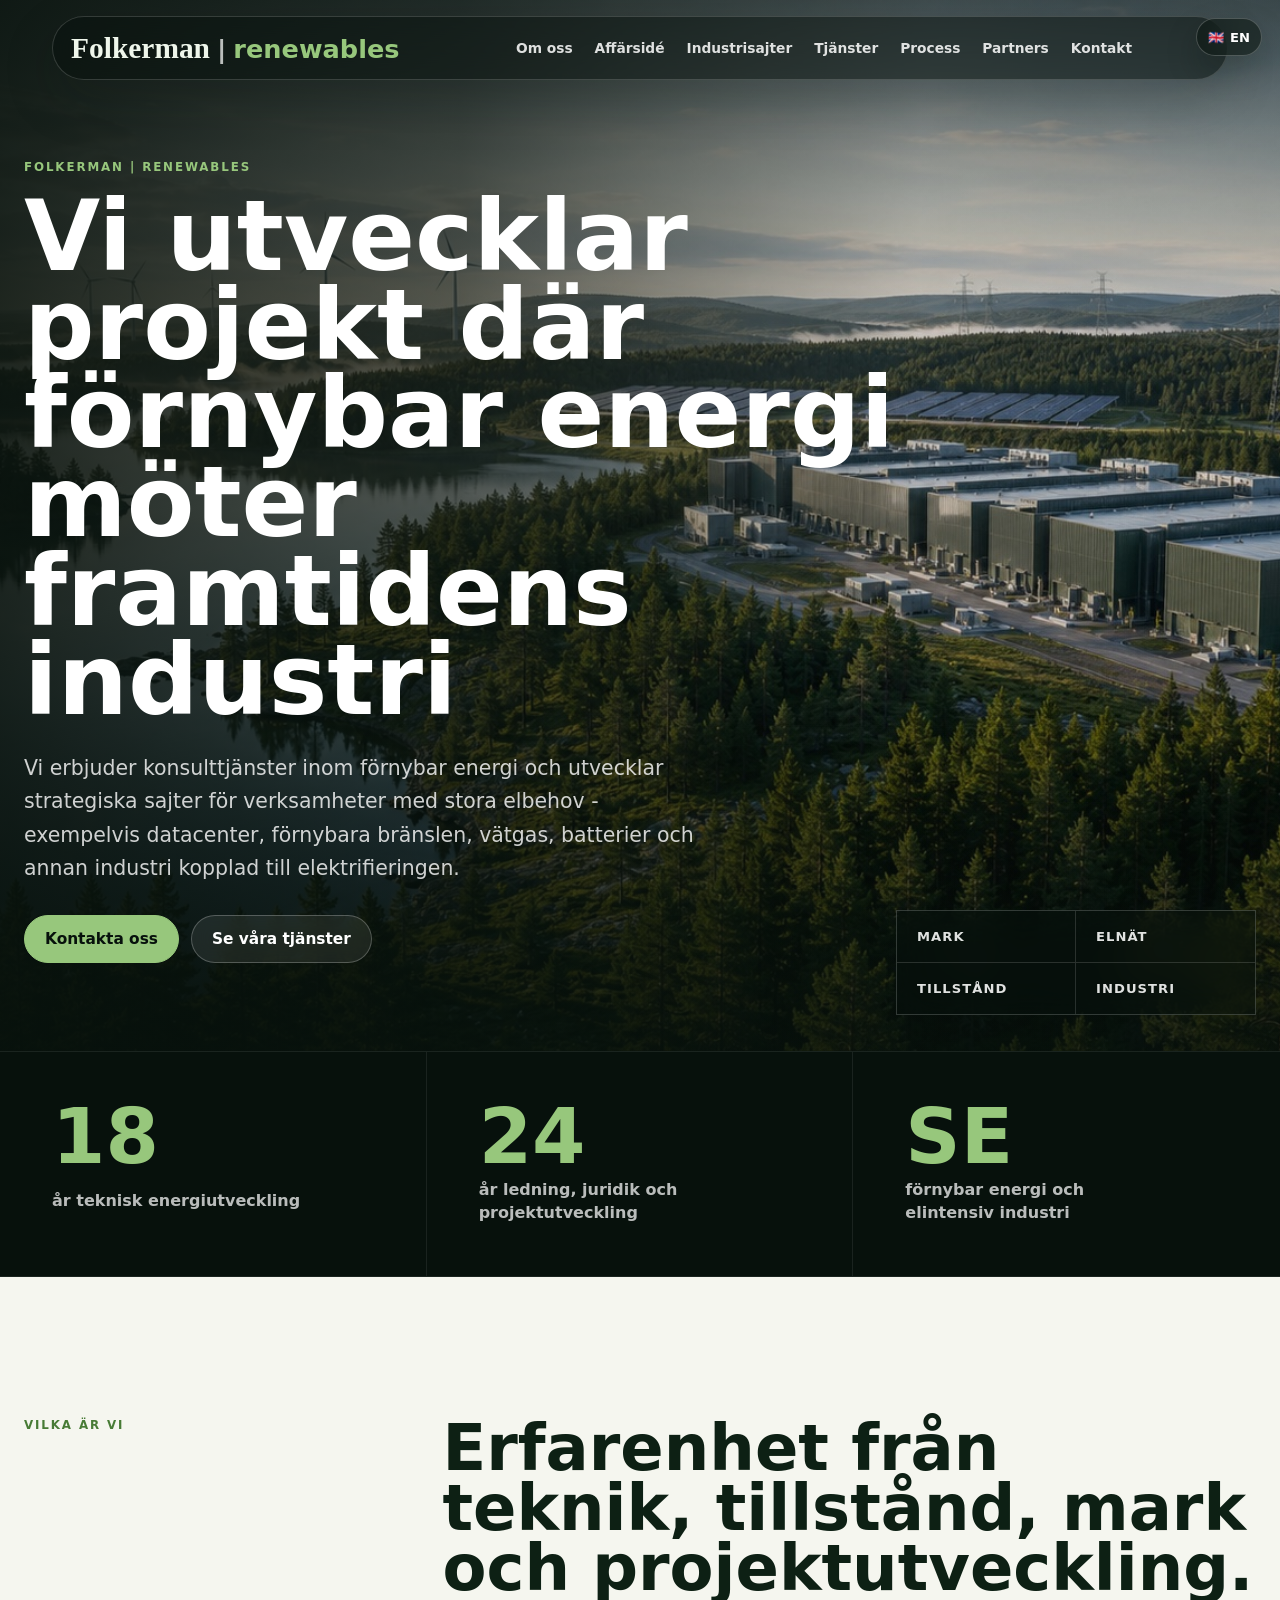
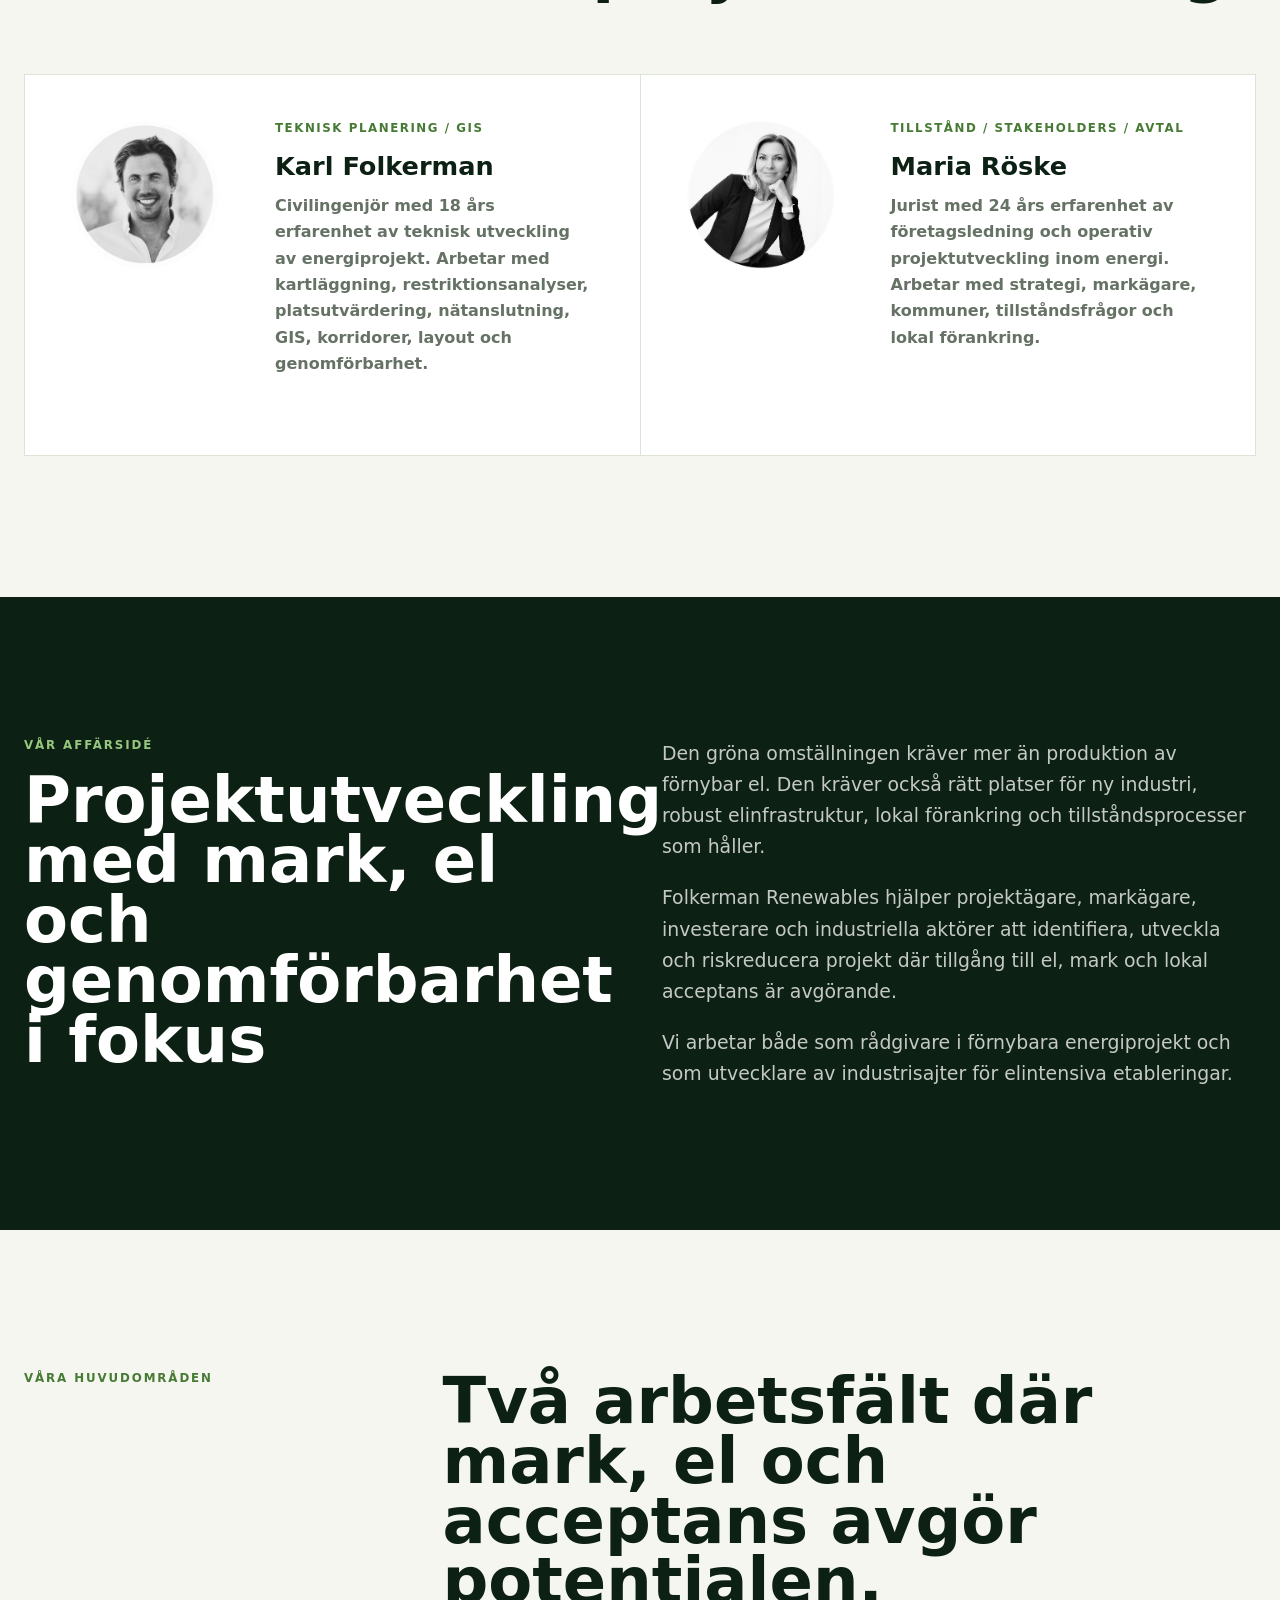
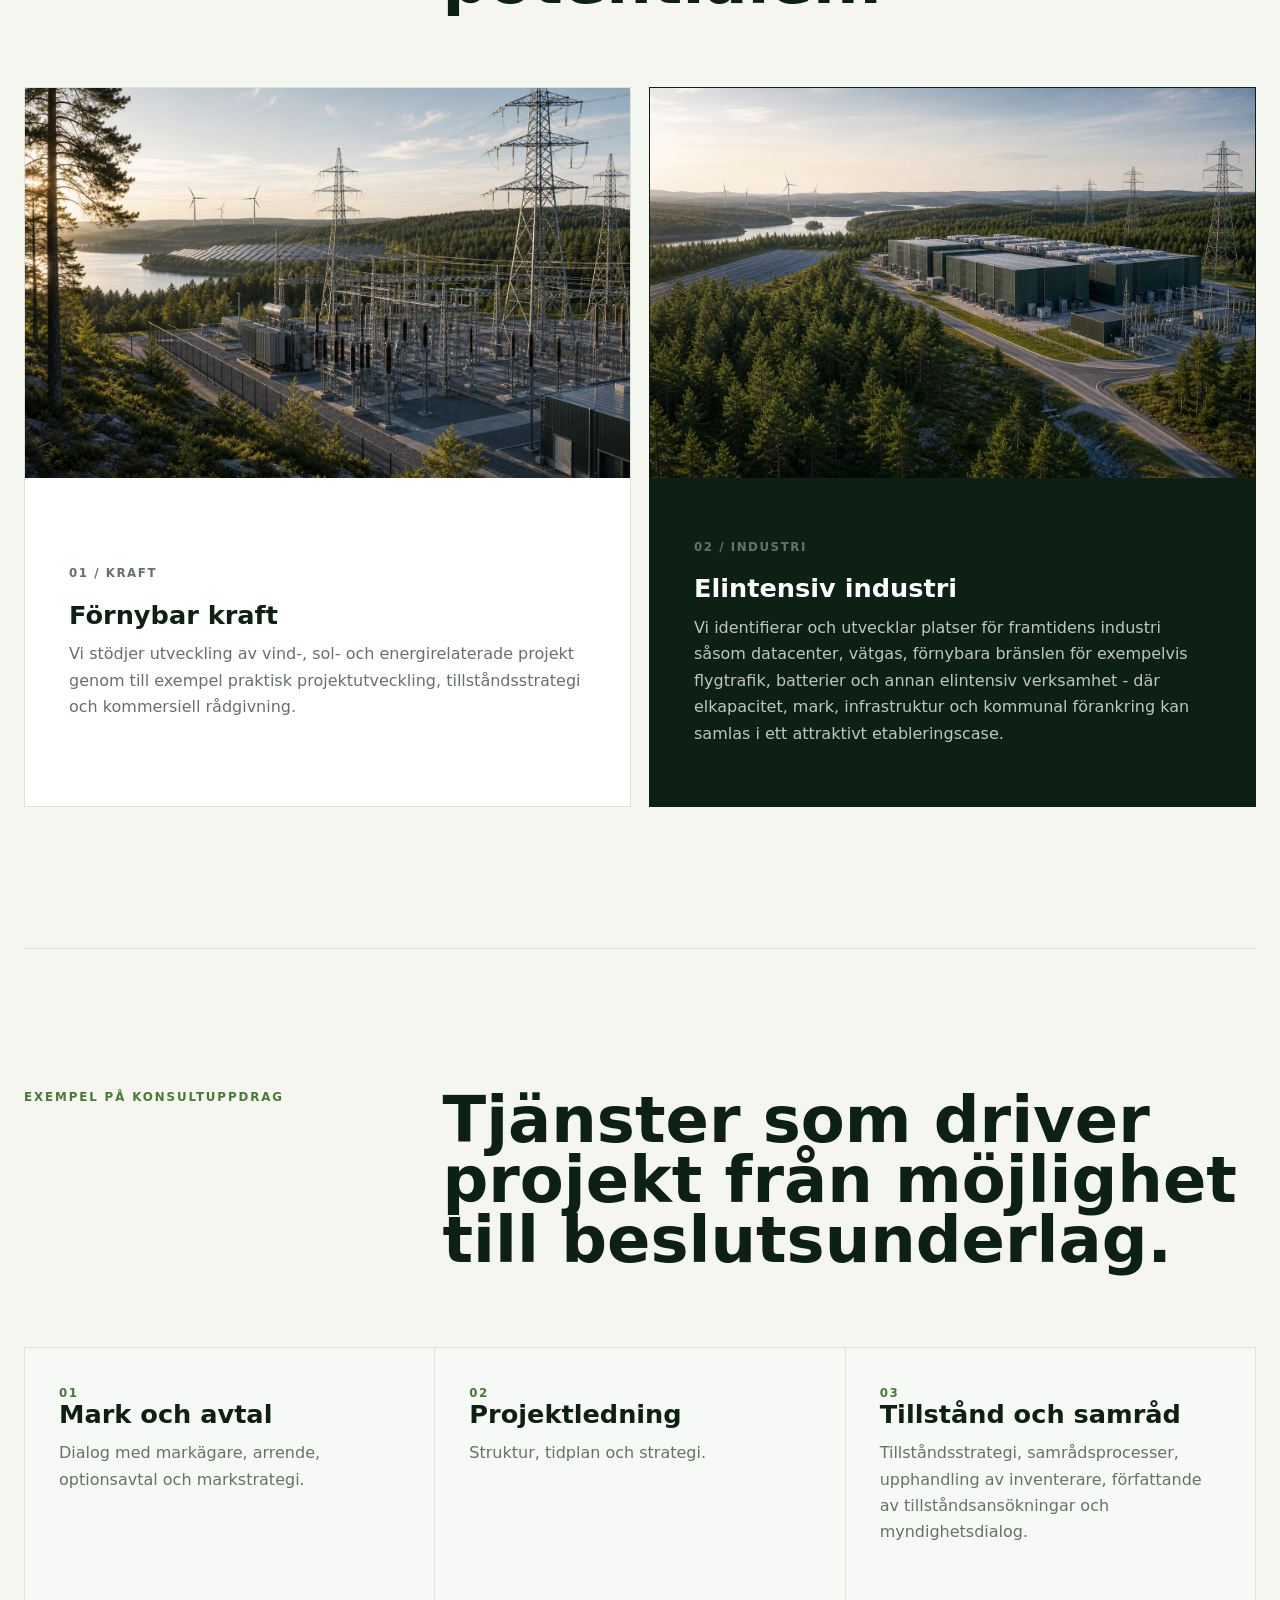
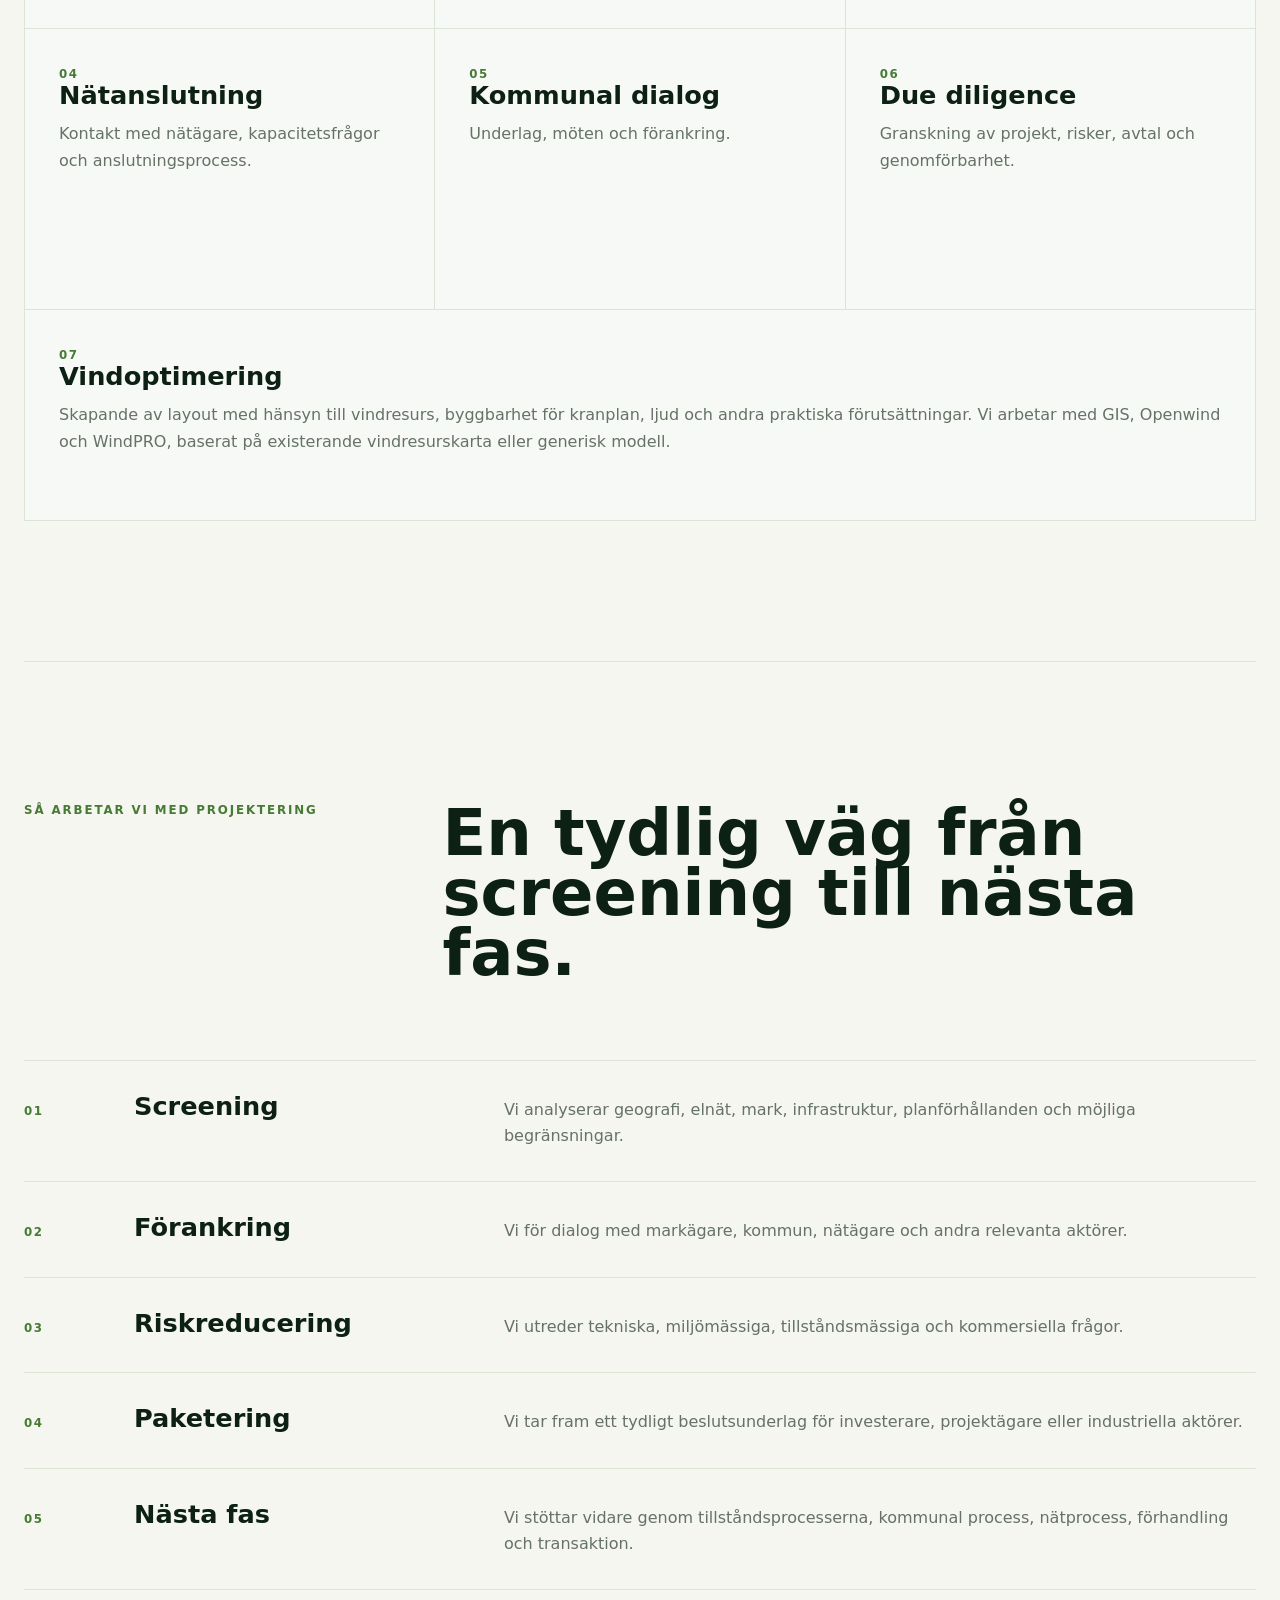
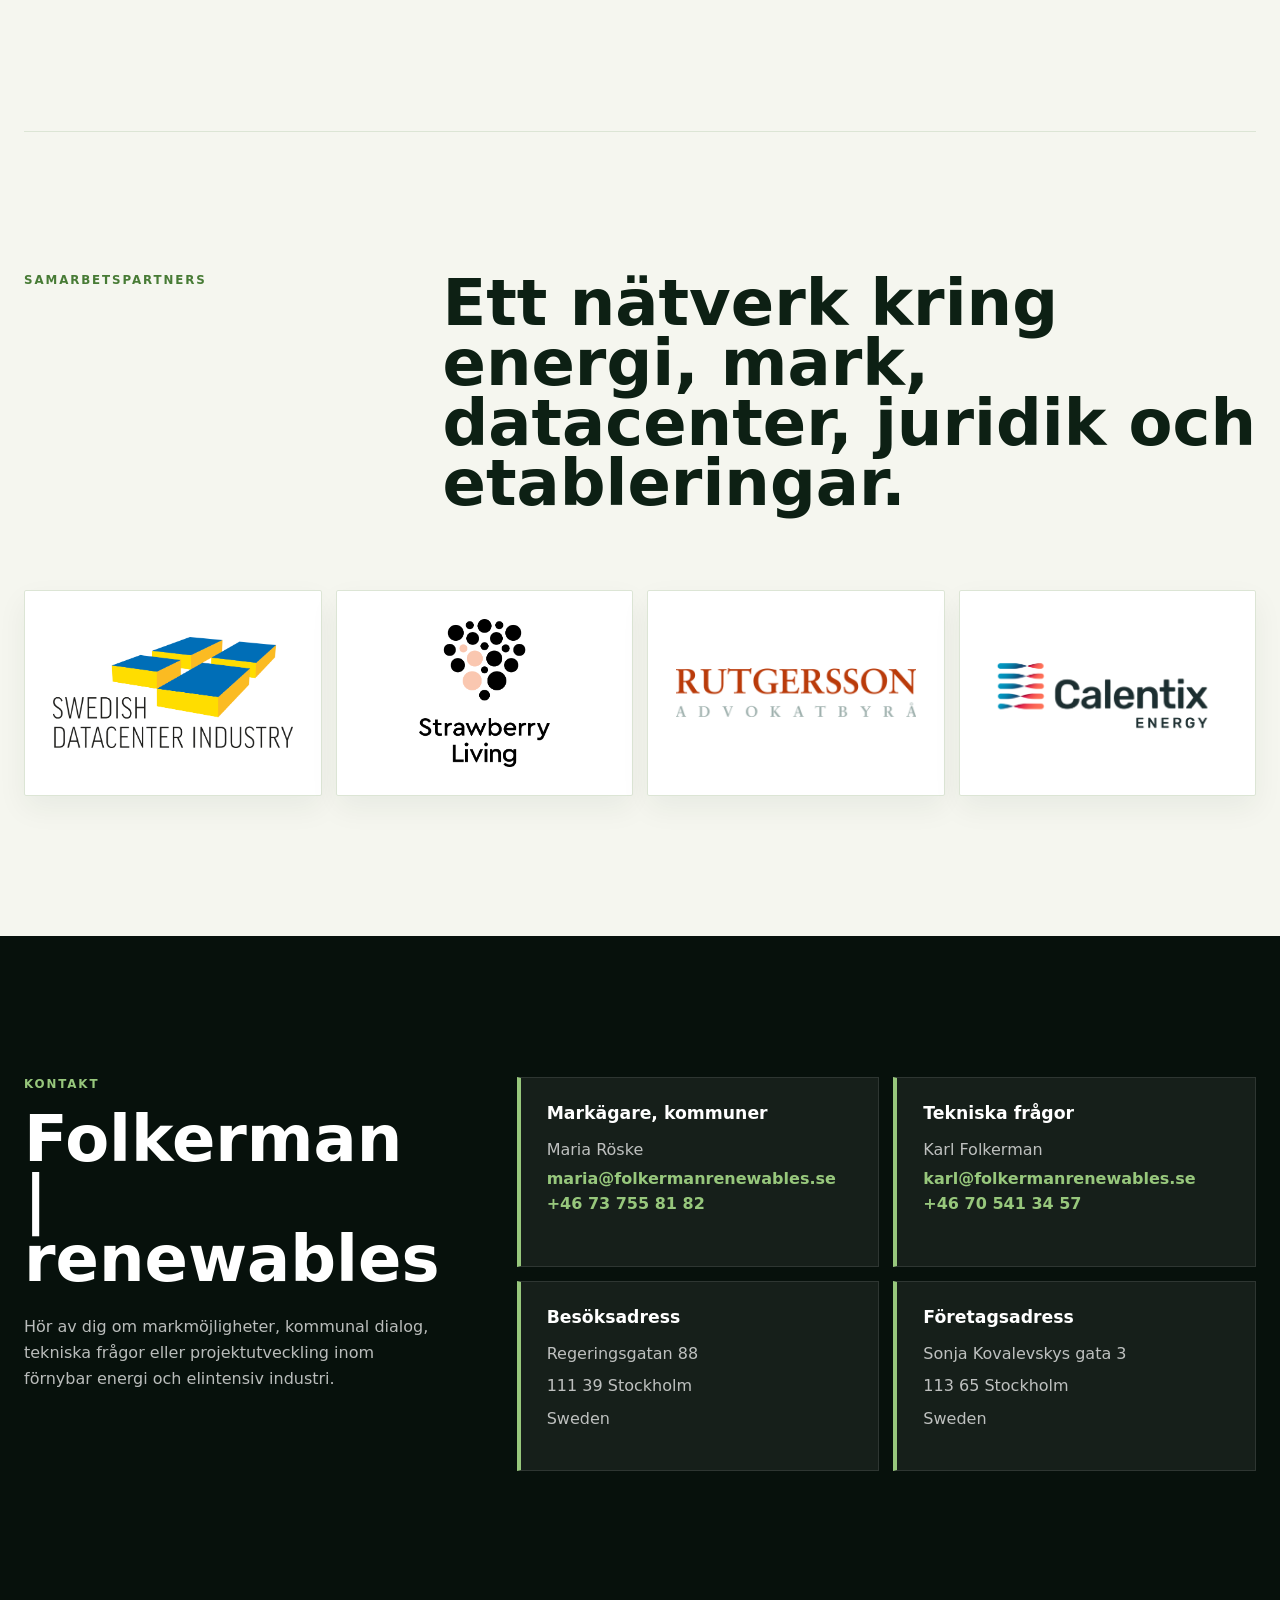
==== index.html @ 025c1b7d "Redesign website with generated energy visuals" ====
<!doctype html>
<html lang="sv">
  <head>
    <meta charset="utf-8">
    <meta name="viewport" content="width=device-width, initial-scale=1">
    <meta
      name="description"
      content="Folkerman Renewables erbjuder konsulttjänster inom förnybar energi och utvecklar strategiska industrisajter för datacenter, vätgas, förnybara bränslen, batterier och annan elintensiv industri."
      data-i18n-attr="content:meta.description"
    >
    <meta
      name="keywords"
      content="Folkerman Renewables, folkermanrenewables, Karl Folkerman, Maria Röske, förnybar energi, industrisajter, datacenter, vätgas, förnybara bränslen, batterier, GIS, tillstånd, markägare, Stockholm"
    >
    <meta name="author" content="Folkerman Renewables">
    <meta name="robots" content="index, follow">
    <meta name="googlebot" content="index, follow, max-snippet:-1, max-image-preview:large, max-video-preview:-1">
    <meta name="google-site-verification" content="rfnZ16ZVSR1SgWJSbVvaU3BN3s_scpE55U0h4fIPvdM">
    <meta name="application-name" content="Folkerman Renewables">
    <link rel="canonical" href="https://www.folkermanrenewables.se/">
    <meta property="og:type" content="website">
    <meta property="og:site_name" content="Folkerman Renewables">
    <meta property="og:title" content="Folkerman Renewables | Förnybar energi och industrisajter">
    <meta
      property="og:description"
      content="Projektutveckling med mark, el och genomförbarhet i fokus för förnybar energi och elintensiv industri."
      data-i18n-attr="content:meta.ogDescription"
    >
    <meta property="og:url" content="https://www.folkermanrenewables.se/">
    <meta property="og:image" content="https://www.folkermanrenewables.se/assets/folkerman-generated-hero.jpg">
    <meta property="og:locale" content="sv_SE">
    <meta property="og:locale:alternate" content="en_US">
    <meta name="twitter:card" content="summary_large_image">
    <meta name="twitter:title" content="Folkerman Renewables | Förnybar energi och industrisajter">
    <meta
      name="twitter:description"
      content="Projektutveckling med mark, el och genomförbarhet i fokus för förnybar energi och elintensiv industri."
      data-i18n-attr="content:meta.ogDescription"
    >
    <meta name="twitter:image" content="https://www.folkermanrenewables.se/assets/folkerman-generated-hero.jpg">
    <title data-i18n="meta.title">Folkerman Renewables | Förnybar energi och industrisajter</title>
    <link rel="icon" href="./favicon.svg?v=20260522" type="image/svg+xml">
    <link rel="shortcut icon" href="./favicon.svg?v=20260522" type="image/svg+xml">
    <link rel="preload" href="./assets/folkerman-generated-hero.jpg?v=20260528-rune" as="image">
    <link rel="stylesheet" href="./styles.css?v=20260528-rune">
    <script type="application/ld+json">
      {
        "@context": "https://schema.org",
        "@graph": [
          {
            "@type": "Organization",
            "@id": "https://www.folkermanrenewables.se/#organization",
            "name": "Folkerman Renewables",
            "alternateName": ["Folkerman | renewables", "folkermanrenewables"],
            "url": "https://www.folkermanrenewables.se/",
            "logo": "https://www.folkermanrenewables.se/favicon.svg",
            "image": "https://www.folkermanrenewables.se/assets/folkerman-generated-hero.jpg",
            "telephone": "+46 73 755 81 82",
            "email": "maria@folkermanrenewables.se",
            "address": {
              "@type": "PostalAddress",
              "streetAddress": "Sonja Kovalevskys gata 3",
              "postalCode": "113 65",
              "addressLocality": "Stockholm",
              "addressCountry": "SE"
            },
            "founder": [
              { "@id": "https://www.folkermanrenewables.se/#karl-folkerman" },
              { "@id": "https://www.folkermanrenewables.se/#maria-roske" }
            ],
            "knowsAbout": [
              "Förnybar energi",
              "Industrisajter",
              "Datacenter",
              "Vätgas",
              "Förnybara bränslen",
              "Batterier",
              "GIS",
              "Tillstånd",
              "Mark och avtal"
            ]
          },
          {
            "@type": "Person",
            "@id": "https://www.folkermanrenewables.se/#karl-folkerman",
            "name": "Karl Folkerman",
            "jobTitle": "Teknisk planering / GIS",
            "email": "karl@folkermanrenewables.se",
            "telephone": "+46 70 541 34 57",
            "worksFor": { "@id": "https://www.folkermanrenewables.se/#organization" },
            "image": "https://www.folkermanrenewables.se/assets/karl-folkerman.jpg",
            "knowsAbout": ["GIS", "Teknisk projektutveckling", "Nätanslutning", "Platsutvärdering"]
          },
          {
            "@type": "Person",
            "@id": "https://www.folkermanrenewables.se/#maria-roske",
            "name": "Maria Röske",
            "jobTitle": "Tillstånd / Stakeholders / Avtal",
            "email": "maria@folkermanrenewables.se",
            "telephone": "+46 73 755 81 82",
            "worksFor": { "@id": "https://www.folkermanrenewables.se/#organization" },
            "image": "https://www.folkermanrenewables.se/assets/maria-roske.jpg",
            "knowsAbout": ["Tillstånd", "Stakeholders", "Avtal", "Markägare", "Lokal förankring"]
          },
          {
            "@type": "WebSite",
            "@id": "https://www.folkermanrenewables.se/#website",
            "name": "Folkerman Renewables",
            "alternateName": "folkermanrenewables",
            "url": "https://www.folkermanrenewables.se/",
            "publisher": { "@id": "https://www.folkermanrenewables.se/#organization" },
            "inLanguage": ["sv", "en"]
          },
          {
            "@type": "WebPage",
            "@id": "https://www.folkermanrenewables.se/#webpage",
            "url": "https://www.folkermanrenewables.se/",
            "name": "Folkerman Renewables | Förnybar energi och industrisajter",
            "description": "Folkerman Renewables erbjuder konsulttjänster inom förnybar energi och utvecklar strategiska industrisajter för verksamheter med stora elbehov.",
            "isPartOf": { "@id": "https://www.folkermanrenewables.se/#website" },
            "about": { "@id": "https://www.folkermanrenewables.se/#organization" },
            "primaryImageOfPage": {
              "@type": "ImageObject",
              "url": "https://www.folkermanrenewables.se/assets/folkerman-generated-hero.jpg"
            },
            "inLanguage": "sv"
          }
        ]
      }
    </script>
  </head>
  <body>
    <button
      class="language-toggle"
      type="button"
      data-language-toggle
      aria-label="Switch to English"
      title="Switch to English"
    >
      <span aria-hidden="true">🇬🇧</span>
      <span data-language-label>EN</span>
    </button>

    <header class="site-header">
      <a class="brand" href="#top" aria-label="Folkerman renewables start">
        <span class="brand-main">Folkerman</span>
        <span class="brand-divider">|</span>
        <span class="brand-sub">renewables</span>
      </a>
      <nav class="site-nav" aria-label="Primär navigering" data-i18n-attr="aria-label:nav.aria">
        <a href="#about" data-i18n="nav.about">Om oss</a>
        <a href="#mission" data-i18n="nav.mission">Affärsidé</a>
        <a href="#industry-sites" data-i18n="nav.industry">Industrisajter</a>
        <a href="#services" data-i18n="nav.services">Tjänster</a>
        <a href="#process" data-i18n="nav.process">Process</a>
        <a href="#partners" data-i18n="nav.partners">Partners</a>
        <a href="#contact" data-i18n="nav.contact">Kontakt</a>
      </nav>
    </header>

    <main id="top">
      <section class="hero" aria-labelledby="hero-title">
        <img
          class="hero-image"
          src="./assets/folkerman-generated-hero.jpg?v=20260528-rune"
          alt="Nordiskt landskap med skog, sjö, elnät, förnybar energi och modern industrisajt"
          data-i18n-attr="alt:hero.imageAlt"
        >
        <div class="hero-shade"></div>
        <div class="hero-content">
          <p class="eyebrow hero-eyebrow" data-i18n="hero.eyebrow">Folkerman | renewables</p>
          <h1 id="hero-title" data-i18n="hero.title">Vi utvecklar projekt där förnybar energi möter framtidens industri</h1>
          <p class="hero-text" data-i18n="hero.text">
            Vi erbjuder konsulttjänster inom förnybar energi och utvecklar strategiska sajter för verksamheter med stora elbehov - exempelvis datacenter, förnybara bränslen, vätgas, batterier och annan industri kopplad till elektrifieringen.
          </p>
          <div class="hero-actions" aria-label="Huvudalternativ" data-i18n-attr="aria-label:hero.actionsAria">
            <a class="button primary" href="#contact" data-i18n="hero.primaryCta">Kontakta oss</a>
            <a class="button ghost" href="#services" data-i18n="hero.secondaryCta">Se våra tjänster</a>
          </div>
        </div>
        <div class="hero-panel" aria-label="Fokusområden" data-i18n-attr="aria-label:hero.panelAria">
          <span data-i18n="hero.panel1">Mark</span>
          <span data-i18n="hero.panel2">Elnät</span>
          <span data-i18n="hero.panel3">Tillstånd</span>
          <span data-i18n="hero.panel4">Industri</span>
        </div>
      </section>

      <section class="metrics-strip" aria-label="Erfarenhet" data-i18n-attr="aria-label:metrics.aria">
        <article>
          <strong>18</strong>
          <span data-i18n="metrics.karl">år teknisk energiutveckling</span>
        </article>
        <article>
          <strong>24</strong>
          <span data-i18n="metrics.maria">år ledning, juridik och projektutveckling</span>
        </article>
        <article>
          <strong data-i18n="metrics.focusValue">SE</strong>
          <span data-i18n="metrics.focus">förnybar energi och elintensiv industri</span>
        </article>
      </section>

      <section class="section team-section" id="about" aria-labelledby="team-title">
        <div class="section-kicker">
          <p class="eyebrow" data-i18n="team.eyebrow">Vilka är vi</p>
          <h2 id="team-title" data-i18n="team.title">Erfarenhet från teknik, tillstånd, mark och projektutveckling.</h2>
        </div>
        <div class="profile-grid">
          <article class="profile-card">
            <img class="profile-photo" src="./assets/karl-folkerman.jpg?v=20260528" alt="Karl Folkerman">
            <div class="profile-body">
              <p class="profile-role" data-i18n="team.karl.role">Teknisk planering / GIS</p>
              <h3>Karl Folkerman</h3>
              <p data-i18n="team.karl.text">
                Civilingenjör med 18 års erfarenhet av teknisk utveckling av energiprojekt. Arbetar med kartläggning, restriktionsanalyser, platsutvärdering, nätanslutning, GIS, korridorer, layout och genomförbarhet.
              </p>
            </div>
          </article>

          <article class="profile-card">
            <img class="profile-photo" src="./assets/maria-roske.jpg?v=20260528" alt="Maria Röske">
            <div class="profile-body">
              <p class="profile-role" data-i18n="team.maria.role">Tillstånd / Stakeholders / Avtal</p>
              <h3>Maria Röske</h3>
              <p data-i18n="team.maria.text">
                Jurist med 24 års erfarenhet av företagsledning och operativ projektutveckling inom energi. Arbetar med strategi, markägare, kommuner, tillståndsfrågor och lokal förankring.
              </p>
            </div>
          </article>
        </div>
      </section>

      <section class="mission-section" id="mission" aria-labelledby="mission-title">
        <div class="mission-grid">
          <div>
            <p class="eyebrow" data-i18n="mission.eyebrow">Vår affärsidé</p>
            <h2 id="mission-title" data-i18n="mission.title">Projektutveckling med mark, el och genomförbarhet i fokus</h2>
          </div>
          <div class="mission-copy">
            <p data-i18n="mission.text1">
              Den gröna omställningen kräver mer än produktion av förnybar el. Den kräver också rätt platser för ny industri, robust elinfrastruktur, lokal förankring och tillståndsprocesser som håller.
            </p>
            <p data-i18n="mission.text2">
              Folkerman Renewables hjälper projektägare, markägare, investerare och industriella aktörer att identifiera, utveckla och riskreducera projekt där tillgång till el, mark och lokal acceptans är avgörande.
            </p>
            <p data-i18n="mission.text3">
              Vi arbetar både som rådgivare i förnybara energiprojekt och som utvecklare av industrisajter för elintensiva etableringar.
            </p>
          </div>
        </div>
      </section>

      <section class="section focus-section" id="industry-sites" aria-labelledby="focus-title">
        <div class="section-kicker">
          <p class="eyebrow" data-i18n="focus.eyebrow">Våra huvudområden</p>
          <h2 id="focus-title" data-i18n="focus.title">Två arbetsfält där mark, el och acceptans avgör potentialen.</h2>
        </div>
        <div class="feature-grid">
          <article class="feature-card">
            <img src="./assets/folkerman-generated-grid.jpg?v=20260528-rune" alt="Elnät och förnybar kraft i nordiskt landskap" data-i18n-attr="alt:focus.renewables.imageAlt">
            <div>
              <p class="feature-label" data-i18n="focus.renewables.label">01 / Kraft</p>
              <h3 data-i18n="focus.renewables.title">Förnybar kraft</h3>
              <p data-i18n="focus.renewables.text">
                Vi stödjer utveckling av vind-, sol- och energirelaterade projekt genom till exempel praktisk projektutveckling, tillståndsstrategi och kommersiell rådgivning.
              </p>
            </div>
          </article>

          <article class="feature-card feature-card-dark">
            <img src="./assets/folkerman-generated-campus.jpg?v=20260528-rune" alt="Modern industrisajt i skogsmiljö med elinfrastruktur" data-i18n-attr="alt:focus.industry.imageAlt">
            <div>
              <p class="feature-label" data-i18n="focus.industry.label">02 / Industri</p>
              <h3 data-i18n="focus.industry.title">Elintensiv industri</h3>
              <p data-i18n="focus.industry.text">
                Vi identifierar och utvecklar platser för framtidens industri såsom datacenter, vätgas, förnybara bränslen för exempelvis flygtrafik, batterier och annan elintensiv verksamhet - där elkapacitet, mark, infrastruktur och kommunal förankring kan samlas i ett attraktivt etableringscase.
              </p>
            </div>
          </article>
        </div>
      </section>

      <section class="services-section" id="services" aria-labelledby="services-title">
        <div class="section-kicker">
          <p class="eyebrow" data-i18n="services.eyebrow">Exempel på konsultuppdrag</p>
          <h2 id="services-title" data-i18n="services.title">Tjänster som driver projekt från möjlighet till beslutsunderlag.</h2>
        </div>
        <div class="service-grid">
          <article class="service-card">
            <span>01</span>
            <h3 data-i18n="services.land.title">Mark och avtal</h3>
            <p data-i18n="services.land.text">Dialog med markägare, arrende, optionsavtal och markstrategi.</p>
          </article>
          <article class="service-card">
            <span>02</span>
            <h3 data-i18n="services.management.title">Projektledning</h3>
            <p data-i18n="services.management.text">Struktur, tidplan och strategi.</p>
          </article>
          <article class="service-card">
            <span>03</span>
            <h3 data-i18n="services.permits.title">Tillstånd och samråd</h3>
            <p data-i18n="services.permits.text">Tillståndsstrategi, samrådsprocesser, upphandling av inventerare, författande av tillståndsansökningar och myndighetsdialog.</p>
          </article>
          <article class="service-card">
            <span>04</span>
            <h3 data-i18n="services.grid.title">Nätanslutning</h3>
            <p data-i18n="services.grid.text">Kontakt med nätägare, kapacitetsfrågor och anslutningsprocess.</p>
          </article>
          <article class="service-card">
            <span>05</span>
            <h3 data-i18n="services.municipal.title">Kommunal dialog</h3>
            <p data-i18n="services.municipal.text">Underlag, möten och förankring.</p>
          </article>
          <article class="service-card">
            <span>06</span>
            <h3 data-i18n="services.diligence.title">Due diligence</h3>
            <p data-i18n="services.diligence.text">Granskning av projekt, risker, avtal och genomförbarhet.</p>
          </article>
          <article class="service-card service-card-wide">
            <span>07</span>
            <h3 data-i18n="services.wind.title">Vindoptimering</h3>
            <p data-i18n="services.wind.text">Skapande av layout med hänsyn till vindresurs, byggbarhet för kranplan, ljud och andra praktiska förutsättningar. Vi arbetar med GIS, Openwind och WindPRO, baserat på existerande vindresurskarta eller generisk modell.</p>
          </article>
        </div>
      </section>

      <section class="process-section" id="process" aria-labelledby="process-title">
        <div class="section-kicker">
          <p class="eyebrow" data-i18n="process.eyebrow">Så arbetar vi med projektering</p>
          <h2 id="process-title" data-i18n="process.title">En tydlig väg från screening till nästa fas.</h2>
        </div>
        <div class="process-list">
          <article>
            <span>01</span>
            <h3 data-i18n="process.step1.title">Screening</h3>
            <p data-i18n="process.step1.text">Vi analyserar geografi, elnät, mark, infrastruktur, planförhållanden och möjliga begränsningar.</p>
          </article>
          <article>
            <span>02</span>
            <h3 data-i18n="process.step2.title">Förankring</h3>
            <p data-i18n="process.step2.text">Vi för dialog med markägare, kommun, nätägare och andra relevanta aktörer.</p>
          </article>
          <article>
            <span>03</span>
            <h3 data-i18n="process.step3.title">Riskreducering</h3>
            <p data-i18n="process.step3.text">Vi utreder tekniska, miljömässiga, tillståndsmässiga och kommersiella frågor.</p>
          </article>
          <article>
            <span>04</span>
            <h3 data-i18n="process.step4.title">Paketering</h3>
            <p data-i18n="process.step4.text">Vi tar fram ett tydligt beslutsunderlag för investerare, projektägare eller industriella aktörer.</p>
          </article>
          <article>
            <span>05</span>
            <h3 data-i18n="process.step5.title">Nästa fas</h3>
            <p data-i18n="process.step5.text">Vi stöttar vidare genom tillståndsprocesserna, kommunal process, nätprocess, förhandling och transaktion.</p>
          </article>
        </div>
      </section>

      <section class="partners-section" id="partners" aria-labelledby="partners-title">
        <div class="section-kicker">
          <p class="eyebrow" data-i18n="partners.eyebrow">Samarbetspartners</p>
          <h2 id="partners-title" data-i18n="partners.title">Ett nätverk kring energi, mark, datacenter, juridik och etableringar.</h2>
        </div>
        <div class="partner-grid">
          <a class="partner-card partner-card-wide-logo" href="https://www.sdia.se/" target="_blank" rel="noreferrer" aria-label="Swedish Datacenter Industry">
            <img src="./assets/partner-sdia.png?v=20260528-logos" alt="Swedish Datacenter Industry">
          </a>
          <a class="partner-card partner-card-tall" href="https://www.strawberry.se/blog/strawberry-living/" target="_blank" rel="noreferrer" aria-label="Strawberry Living">
            <img src="./assets/partner-strawberry-living.png?v=20260528-logos" alt="Strawberry Living">
          </a>
          <a class="partner-card partner-card-wide-logo" href="https://www.ralegal.se/" target="_blank" rel="noreferrer" aria-label="Rutgersson Advokatbyrå">
            <img src="./assets/partner-rutgersson.png?v=20260528-logos" alt="Rutgersson Advokatbyrå">
          </a>
          <a class="partner-card partner-card-wide-logo" href="https://www.calentix.com/" target="_blank" rel="noreferrer" aria-label="Calentix Energy">
            <img src="./assets/partner-calentix.png?v=20260528-logos" alt="Calentix Energy">
          </a>
        </div>
      </section>

      <section class="contact-section" id="contact" aria-labelledby="contact-title">
        <div>
          <p class="eyebrow" data-i18n="contact.eyebrow">Kontakt</p>
          <h2 id="contact-title">Folkerman | renewables</h2>
          <p class="contact-copy" data-i18n="contact.text">
            Hör av dig om markmöjligheter, kommunal dialog, tekniska frågor eller projektutveckling inom förnybar energi och elintensiv industri.
          </p>
        </div>
        <div class="contact-grid">
          <address class="contact-card">
            <h3 data-i18n="contact.land.title">Markägare, kommuner</h3>
            <p>Maria Röske</p>
            <a href="mailto:maria@folkermanrenewables.se">maria@folkermanrenewables.se</a>
            <a href="tel:+46737558182">+46 73 755 81 82</a>
          </address>
          <address class="contact-card">
            <h3 data-i18n="contact.tech.title">Tekniska frågor</h3>
            <p>Karl Folkerman</p>
            <a href="mailto:karl@folkermanrenewables.se">karl@folkermanrenewables.se</a>
            <a href="tel:+46705413457">+46 70 541 34 57</a>
          </address>
          <address class="contact-card">
            <h3 data-i18n="contact.visit.title">Besöksadress</h3>
            <p>Regeringsgatan 88</p>
            <p>111 39 Stockholm</p>
            <p>Sweden</p>
          </address>
          <address class="contact-card">
            <h3 data-i18n="contact.company.title">Företagsadress</h3>
            <p>Sonja Kovalevskys gata 3</p>
            <p>113 65 Stockholm</p>
            <p>Sweden</p>
          </address>
        </div>
      </section>
    </main>

    <script>
      const translations = {
        sv: {
          meta: {
            title: "Folkerman Renewables | Förnybar energi och industrisajter",
            description:
              "Folkerman Renewables erbjuder konsulttjänster inom förnybar energi och utvecklar strategiska industrisajter för datacenter, vätgas, förnybara bränslen, batterier och annan elintensiv industri.",
            ogDescription:
              "Projektutveckling med mark, el och genomförbarhet i fokus för förnybar energi och elintensiv industri."
          },
          nav: {
            aria: "Primär navigering",
            about: "Om oss",
            mission: "Affärsidé",
            industry: "Industrisajter",
            services: "Tjänster",
            process: "Process",
            partners: "Partners",
            contact: "Kontakt"
          },
          hero: {
            eyebrow: "Folkerman | renewables",
            title: "Vi utvecklar projekt där förnybar energi möter framtidens industri",
            text:
              "Vi erbjuder konsulttjänster inom förnybar energi och utvecklar strategiska sajter för verksamheter med stora elbehov - exempelvis datacenter, förnybara bränslen, vätgas, batterier och annan industri kopplad till elektrifieringen.",
            primaryCta: "Kontakta oss",
            secondaryCta: "Se våra tjänster",
            actionsAria: "Huvudalternativ",
            panelAria: "Fokusområden",
            panel1: "Mark",
            panel2: "Elnät",
            panel3: "Tillstånd",
            panel4: "Industri",
            imageAlt: "Nordiskt landskap med skog, sjö, elnät, förnybar energi och modern industrisajt"
          },
          metrics: {
            aria: "Erfarenhet",
            karl: "år teknisk energiutveckling",
            maria: "år ledning, juridik och projektutveckling",
            focusValue: "SE",
            focus: "förnybar energi och elintensiv industri"
          },
          team: {
            eyebrow: "Vilka är vi",
            title: "Erfarenhet från teknik, tillstånd, mark och projektutveckling.",
            karl: {
              role: "Teknisk planering / GIS",
              text:
                "Civilingenjör med 18 års erfarenhet av teknisk utveckling av energiprojekt. Arbetar med kartläggning, restriktionsanalyser, platsutvärdering, nätanslutning, GIS, korridorer, layout och genomförbarhet."
            },
            maria: {
              role: "Tillstånd / Stakeholders / Avtal",
              text:
                "Jurist med 24 års erfarenhet av företagsledning och operativ projektutveckling inom energi. Arbetar med strategi, markägare, kommuner, tillståndsfrågor och lokal förankring."
            }
          },
          mission: {
            eyebrow: "Vår affärsidé",
            title: "Projektutveckling med mark, el och genomförbarhet i fokus",
            text1:
              "Den gröna omställningen kräver mer än produktion av förnybar el. Den kräver också rätt platser för ny industri, robust elinfrastruktur, lokal förankring och tillståndsprocesser som håller.",
            text2:
              "Folkerman Renewables hjälper projektägare, markägare, investerare och industriella aktörer att identifiera, utveckla och riskreducera projekt där tillgång till el, mark och lokal acceptans är avgörande.",
            text3:
              "Vi arbetar både som rådgivare i förnybara energiprojekt och som utvecklare av industrisajter för elintensiva etableringar."
          },
          focus: {
            eyebrow: "Våra huvudområden",
            title: "Två arbetsfält där mark, el och acceptans avgör potentialen.",
            renewables: {
              label: "01 / Kraft",
              title: "Förnybar kraft",
              text:
                "Vi stödjer utveckling av vind-, sol- och energirelaterade projekt genom till exempel praktisk projektutveckling, tillståndsstrategi och kommersiell rådgivning.",
              imageAlt: "Elnät och förnybar kraft i nordiskt landskap"
            },
            industry: {
              label: "02 / Industri",
              title: "Elintensiv industri",
              text:
                "Vi identifierar och utvecklar platser för framtidens industri såsom datacenter, vätgas, förnybara bränslen för exempelvis flygtrafik, batterier och annan elintensiv verksamhet - där elkapacitet, mark, infrastruktur och kommunal förankring kan samlas i ett attraktivt etableringscase.",
              imageAlt: "Modern industrisajt i skogsmiljö med elinfrastruktur"
            }
          },
          services: {
            eyebrow: "Exempel på konsultuppdrag",
            title: "Tjänster som driver projekt från möjlighet till beslutsunderlag.",
            land: { title: "Mark och avtal", text: "Dialog med markägare, arrende, optionsavtal och markstrategi." },
            management: { title: "Projektledning", text: "Struktur, tidplan och strategi." },
            permits: {
              title: "Tillstånd och samråd",
              text:
                "Tillståndsstrategi, samrådsprocesser, upphandling av inventerare, författande av tillståndsansökningar och myndighetsdialog."
            },
            grid: { title: "Nätanslutning", text: "Kontakt med nätägare, kapacitetsfrågor och anslutningsprocess." },
            municipal: { title: "Kommunal dialog", text: "Underlag, möten och förankring." },
            diligence: { title: "Due diligence", text: "Granskning av projekt, risker, avtal och genomförbarhet." },
            wind: {
              title: "Vindoptimering",
              text:
                "Skapande av layout med hänsyn till vindresurs, byggbarhet för kranplan, ljud och andra praktiska förutsättningar. Vi arbetar med GIS, Openwind och WindPRO, baserat på existerande vindresurskarta eller generisk modell."
            }
          },
          process: {
            eyebrow: "Så arbetar vi med projektering",
            title: "En tydlig väg från screening till nästa fas.",
            step1: { title: "Screening", text: "Vi analyserar geografi, elnät, mark, infrastruktur, planförhållanden och möjliga begränsningar." },
            step2: { title: "Förankring", text: "Vi för dialog med markägare, kommun, nätägare och andra relevanta aktörer." },
            step3: { title: "Riskreducering", text: "Vi utreder tekniska, miljömässiga, tillståndsmässiga och kommersiella frågor." },
            step4: { title: "Paketering", text: "Vi tar fram ett tydligt beslutsunderlag för investerare, projektägare eller industriella aktörer." },
            step5: { title: "Nästa fas", text: "Vi stöttar vidare genom tillståndsprocesserna, kommunal process, nätprocess, förhandling och transaktion." }
          },
          partners: {
            eyebrow: "Samarbetspartners",
            title: "Ett nätverk kring energi, mark, datacenter, juridik och etableringar."
          },
          contact: {
            eyebrow: "Kontakt",
            text:
              "Hör av dig om markmöjligheter, kommunal dialog, tekniska frågor eller projektutveckling inom förnybar energi och elintensiv industri.",
            land: { title: "Markägare, kommuner" },
            tech: { title: "Tekniska frågor" },
            visit: { title: "Besöksadress" },
            company: { title: "Företagsadress" }
          },
          toggle: {
            label: "EN",
            flag: "🇬🇧",
            aria: "Switch to English"
          }
        },
        en: {
          meta: {
            title: "Folkerman Renewables | Renewable energy and industrial sites",
            description:
              "Folkerman Renewables provides renewable energy advisory services and develops strategic industrial sites for data centers, renewable fuels, hydrogen, batteries and other power-intensive industries.",
            ogDescription:
              "Project development with land, power access and feasibility at the center for renewable energy and power-intensive industry."
          },
          nav: {
            aria: "Primary navigation",
            about: "About",
            mission: "Business idea",
            industry: "Industrial sites",
            services: "Services",
            process: "Process",
            partners: "Partners",
            contact: "Contact"
          },
          hero: {
            eyebrow: "Folkerman | renewables",
            title: "We develop projects where renewable energy meets the industry of the future",
            text:
              "We provide advisory services in renewable energy and develop strategic sites for businesses with large electricity needs - such as data centers, renewable fuels, hydrogen, batteries and other industries connected to electrification.",
            primaryCta: "Contact us",
            secondaryCta: "View services",
            actionsAria: "Primary actions",
            panelAria: "Focus areas",
            panel1: "Land",
            panel2: "Grid",
            panel3: "Permits",
            panel4: "Industry",
            imageAlt: "Nordic landscape with forest, lake, grid infrastructure, renewable energy and modern industrial site"
          },
          metrics: {
            aria: "Experience",
            karl: "years of technical energy development",
            maria: "years of leadership, legal and project development",
            focusValue: "SE",
            focus: "renewable energy and power-intensive industry"
          },
          team: {
            eyebrow: "Who we are",
            title: "Experience across technology, permitting, land and project development.",
            karl: {
              role: "Technical planning / GIS",
              text:
                "MSc in Engineering with 18 years of experience in technical energy project development. Works with mapping, constraint analysis, site evaluation, grid connection, GIS, corridors, layout and feasibility."
            },
            maria: {
              role: "Permits / Stakeholders / Agreements",
              text:
                "Lawyer with 24 years of experience in company management and operational project development within energy. Works with strategy, landowners, municipalities, permitting and local anchoring."
            }
          },
          mission: {
            eyebrow: "Our business idea",
            title: "Project development with land, power and feasibility in focus",
            text1:
              "The green transition requires more than renewable power production. It also requires the right places for new industry, robust electricity infrastructure, local anchoring and permitting processes that hold.",
            text2:
              "Folkerman Renewables helps project owners, landowners, investors and industrial actors identify, develop and reduce risk in projects where access to power, land and local acceptance is decisive.",
            text3:
              "We work both as advisors in renewable energy projects and as developers of industrial sites for power-intensive establishments."
          },
          focus: {
            eyebrow: "Main areas",
            title: "Two fields where land, power and acceptance decide the potential.",
            renewables: {
              label: "01 / Power",
              title: "Renewable power",
              text:
                "We support the development of wind, solar and energy-related projects through practical project development, permitting strategy and commercial advisory.",
              imageAlt: "Electricity grid and renewable power in a Nordic landscape"
            },
            industry: {
              label: "02 / Industry",
              title: "Power-intensive industry",
              text:
                "We identify and develop sites for the industry of the future, such as data centers, hydrogen, renewable fuels for aviation, batteries and other power-intensive operations - where grid capacity, land, infrastructure and municipal anchoring can form an attractive establishment case.",
              imageAlt: "Modern industrial site in forest landscape with power infrastructure"
            }
          },
          services: {
            eyebrow: "Examples of advisory assignments",
            title: "Services that move projects from opportunity to decision material.",
            land: { title: "Land and agreements", text: "Landowner dialogue, leases, option agreements and land strategy." },
            management: { title: "Project management", text: "Structure, timeline and strategy." },
            permits: {
              title: "Permitting and consultation",
              text:
                "Permitting strategy, consultation processes, procurement of survey specialists, drafting of permit applications and authority dialogue."
            },
            grid: { title: "Grid connection", text: "Contact with grid owners, capacity questions and connection processes." },
            municipal: { title: "Municipal dialogue", text: "Decision material, meetings and anchoring." },
            diligence: { title: "Due diligence", text: "Review of projects, risks, agreements and feasibility." },
            wind: {
              title: "Wind optimization",
              text:
                "Layout creation with regard to wind resource, buildability for crane pads, sound and other practical conditions. We work with GIS, Openwind and WindPRO, based on an existing wind resource map or a generic model."
            }
          },
          process: {
            eyebrow: "How we work with project development",
            title: "A clear path from screening to the next phase.",
            step1: { title: "Screening", text: "We analyze geography, grid, land, infrastructure, planning conditions and possible constraints." },
            step2: { title: "Anchoring", text: "We conduct dialogue with landowners, municipalities, grid owners and other relevant stakeholders." },
            step3: { title: "Risk reduction", text: "We investigate technical, environmental, permitting and commercial questions." },
            step4: { title: "Packaging", text: "We prepare clear decision material for investors, project owners or industrial actors." },
            step5: { title: "Next phase", text: "We support the work through permitting, municipal processes, grid processes, negotiation and transaction." }
          },
          partners: {
            eyebrow: "Partners",
            title: "A network around energy, land, data centers, legal structure and establishments."
          },
          contact: {
            eyebrow: "Contact",
            text:
              "Get in touch about land opportunities, municipal dialogue, technical questions or project development in renewable energy and power-intensive industry.",
            land: { title: "Landowners, municipalities" },
            tech: { title: "Technical questions" },
            visit: { title: "Visiting address" },
            company: { title: "Company address" }
          },
          toggle: {
            label: "SV",
            flag: "🇸🇪",
            aria: "Växla till svenska"
          }
        }
      };

      const getValue = (source, path) => path.split(".").reduce((value, key) => value?.[key], source);

      const applyLanguage = (language) => {
        const dictionary = translations[language];
        document.documentElement.lang = language;
        document.querySelectorAll("[data-i18n]").forEach((element) => {
          const value = getValue(dictionary, element.dataset.i18n);
          if (value) element.textContent = value;
        });
        document.querySelectorAll("[data-i18n-attr]").forEach((element) => {
          element.dataset.i18nAttr.split(",").forEach((pair) => {
            const [attribute, key] = pair.split(":");
            const value = getValue(dictionary, key);
            if (value) element.setAttribute(attribute, value);
          });
        });
        const toggle = document.querySelector("[data-language-toggle]");
        const label = document.querySelector("[data-language-label]");
        toggle.dataset.language = language;
        toggle.querySelector("span[aria-hidden='true']").textContent = dictionary.toggle.flag;
        label.textContent = dictionary.toggle.label;
        toggle.setAttribute("aria-label", dictionary.toggle.aria);
        toggle.setAttribute("title", dictionary.toggle.aria);
      };

      applyLanguage("sv");

      document.querySelector("[data-language-toggle]").addEventListener("click", (event) => {
        const current = event.currentTarget.dataset.language;
        applyLanguage(current === "sv" ? "en" : "sv");
      });
    </script>
  </body>
</html>
---- styles.css ----
:root {
  color-scheme: light;
  --forest: #477b35;
  --leaf: #97c77c;
  --pine: #0d2014;
  --deep: #07110c;
  --ink: #111812;
  --muted: #657265;
  --line: #dce5d5;
  --paper: #f5f6ef;
  --field: #e9f1e4;
  --white: #ffffff;
  --silver: #c9d2c7;
  --shadow: 0 26px 70px rgba(7, 17, 12, 0.18);
}

* {
  box-sizing: border-box;
}

html {
  scroll-behavior: smooth;
}

body {
  margin: 0;
  font-family: Inter, ui-sans-serif, system-ui, -apple-system, BlinkMacSystemFont, "Segoe UI", sans-serif;
  color: var(--ink);
  background: var(--paper);
}

body::before {
  position: fixed;
  inset: 0;
  z-index: -1;
  content: "";
  background:
    linear-gradient(135deg, rgba(151, 199, 124, 0.18), transparent 34%),
    linear-gradient(300deg, rgba(13, 32, 20, 0.08), transparent 44%),
    var(--paper);
}

img {
  display: block;
  max-width: 100%;
}

a {
  color: inherit;
}

h1,
h2,
h3,
p {
  margin-top: 0;
}

.language-toggle {
  position: fixed;
  top: 18px;
  right: 18px;
  z-index: 40;
  display: inline-flex;
  align-items: center;
  gap: 6px;
  min-height: 38px;
  padding: 0 11px;
  border: 1px solid rgba(255, 255, 255, 0.22);
  border-radius: 999px;
  color: var(--white);
  font: inherit;
  font-size: 0.82rem;
  font-weight: 850;
  background: rgba(7, 17, 12, 0.54);
  box-shadow: 0 14px 32px rgba(7, 17, 12, 0.24);
  cursor: pointer;
  backdrop-filter: blur(18px);
}

.language-toggle:hover {
  transform: translateY(-1px);
  border-color: rgba(151, 199, 124, 0.6);
}

.site-header {
  position: fixed;
  top: 16px;
  left: 50%;
  z-index: 30;
  display: flex;
  align-items: center;
  justify-content: space-between;
  gap: 24px;
  width: min(100% - 104px, 1240px);
  min-height: 64px;
  padding: 12px 86px 12px 18px;
  border: 1px solid rgba(255, 255, 255, 0.16);
  border-radius: 999px;
  color: var(--white);
  background: rgba(7, 17, 12, 0.52);
  box-shadow: 0 20px 50px rgba(7, 17, 12, 0.22);
  transform: translateX(-50%);
  backdrop-filter: blur(20px);
}

.brand {
  display: inline-flex;
  align-items: baseline;
  gap: 7px;
  text-decoration: none;
  white-space: nowrap;
}

.brand-main {
  color: #eff6eb;
  font-family: Georgia, "Times New Roman", serif;
  font-size: clamp(1.3rem, 2.3vw, 1.85rem);
  font-weight: 700;
}

.brand-divider {
  color: rgba(255, 255, 255, 0.72);
  font-size: clamp(1.2rem, 2vw, 1.7rem);
  font-weight: 800;
}

.brand-sub {
  color: var(--leaf);
  font-size: clamp(1.22rem, 2vw, 1.72rem);
  font-weight: 650;
}

.site-nav {
  display: flex;
  align-items: center;
  gap: 4px;
}

.site-nav a {
  padding: 9px 9px;
  color: rgba(255, 255, 255, 0.86);
  font-size: 0.86rem;
  font-weight: 760;
  text-decoration: none;
}

.site-nav a:hover {
  color: var(--leaf);
}

.hero {
  position: relative;
  display: grid;
  min-height: 100svh;
  overflow: hidden;
  color: var(--white);
  background: var(--deep);
}

.hero-image,
.hero-shade {
  position: absolute;
  inset: 0;
  width: 100%;
  height: 100%;
}

.hero-image {
  object-fit: cover;
}

.hero-shade {
  background:
    linear-gradient(90deg, rgba(7, 17, 12, 0.9) 0%, rgba(7, 17, 12, 0.66) 36%, rgba(7, 17, 12, 0.12) 72%),
    linear-gradient(0deg, rgba(7, 17, 12, 0.76) 0%, transparent 34%),
    linear-gradient(180deg, rgba(7, 17, 12, 0.58) 0%, transparent 30%);
}

.hero-content {
  position: relative;
  z-index: 2;
  align-self: end;
  width: min(100% - 48px, 1240px);
  margin: 0 auto;
  padding: 160px 0 88px;
}

.eyebrow {
  margin: 0 0 18px;
  color: var(--forest);
  font-size: 0.74rem;
  font-weight: 900;
  letter-spacing: 0.16em;
  text-transform: uppercase;
}

.hero-eyebrow {
  color: var(--leaf);
}

h1 {
  max-width: 920px;
  margin-bottom: 28px;
  color: var(--white);
  font-size: clamp(3.15rem, 7.7vw, 8.1rem);
  font-weight: 820;
  letter-spacing: 0;
  line-height: 0.9;
}

h2 {
  margin-bottom: 0;
  color: var(--pine);
  font-size: clamp(2.35rem, 5vw, 5.2rem);
  font-weight: 800;
  letter-spacing: 0;
  line-height: 0.94;
}

h3 {
  margin-bottom: 12px;
  color: var(--pine);
  font-size: clamp(1.25rem, 2vw, 1.75rem);
  line-height: 1.08;
}

.hero-text {
  max-width: 680px;
  margin-bottom: 30px;
  color: rgba(255, 255, 255, 0.8);
  font-size: clamp(1.05rem, 1.6vw, 1.28rem);
  line-height: 1.62;
}

.hero-actions {
  display: flex;
  flex-wrap: wrap;
  gap: 12px;
}

.button {
  display: inline-flex;
  align-items: center;
  justify-content: center;
  min-height: 48px;
  padding: 0 20px;
  border: 1px solid rgba(255, 255, 255, 0.24);
  border-radius: 999px;
  font-size: 0.96rem;
  font-weight: 800;
  text-decoration: none;
}

.button.primary {
  border-color: var(--leaf);
  color: var(--deep);
  background: var(--leaf);
}

.button.ghost {
  color: var(--white);
  background: rgba(255, 255, 255, 0.08);
  backdrop-filter: blur(10px);
}

.button:hover {
  transform: translateY(-1px);
}

.hero-panel {
  position: absolute;
  right: max(24px, calc((100vw - 1240px) / 2));
  bottom: 36px;
  z-index: 2;
  display: grid;
  grid-template-columns: repeat(2, minmax(110px, 1fr));
  width: min(360px, calc(100% - 48px));
  border: 1px solid rgba(255, 255, 255, 0.18);
  background: rgba(7, 17, 12, 0.5);
  backdrop-filter: blur(20px);
}

.hero-panel span {
  padding: 18px 20px;
  border-bottom: 1px solid rgba(255, 255, 255, 0.14);
  color: rgba(255, 255, 255, 0.88);
  font-size: 0.82rem;
  font-weight: 820;
  letter-spacing: 0.08em;
  text-transform: uppercase;
}

.hero-panel span:nth-child(odd) {
  border-right: 1px solid rgba(255, 255, 255, 0.14);
}

.hero-panel span:nth-last-child(-n + 2) {
  border-bottom: 0;
}

.metrics-strip {
  display: grid;
  grid-template-columns: repeat(3, minmax(0, 1fr));
  border-top: 1px solid rgba(255, 255, 255, 0.08);
  border-bottom: 1px solid rgba(255, 255, 255, 0.08);
  background: var(--deep);
}

.metrics-strip article {
  display: grid;
  gap: 10px;
  min-height: 180px;
  padding: clamp(28px, 5vw, 52px);
  border-right: 1px solid rgba(255, 255, 255, 0.08);
  color: var(--white);
}

.metrics-strip article:last-child {
  border-right: 0;
}

.metrics-strip strong {
  color: var(--leaf);
  font-size: clamp(3rem, 6vw, 6.4rem);
  line-height: 0.85;
}

.metrics-strip span {
  max-width: 260px;
  color: rgba(255, 255, 255, 0.72);
  font-weight: 720;
  line-height: 1.4;
}

.section,
.services-section,
.process-section,
.partners-section,
.contact-section {
  width: min(100% - 48px, 1240px);
  margin: 0 auto;
}

.section,
.services-section,
.process-section,
.partners-section,
.contact-section,
.mission-section {
  scroll-margin-top: 110px;
}

.section {
  padding: clamp(82px, 11vw, 150px) 0;
}

.section-kicker {
  display: grid;
  grid-template-columns: minmax(0, 0.42fr) minmax(0, 1fr);
  gap: clamp(28px, 6vw, 84px);
  align-items: start;
  margin-bottom: clamp(36px, 7vw, 76px);
}

.section-kicker h2 {
  max-width: 900px;
}

.profile-grid {
  display: grid;
  grid-template-columns: repeat(2, minmax(0, 1fr));
  gap: 1px;
  background: var(--line);
  border: 1px solid var(--line);
}

.profile-card {
  display: grid;
  grid-template-columns: 160px 1fr;
  gap: clamp(24px, 4vw, 44px);
  min-height: 380px;
  padding: clamp(24px, 4vw, 46px);
  background: var(--white);
}

.profile-photo {
  width: 148px;
  height: 148px;
  border-radius: 50%;
  object-fit: cover;
  filter: grayscale(100%);
}

.profile-body {
  display: grid;
  align-content: start;
}

.profile-role,
.feature-label,
.service-card span,
.process-list span {
  margin-bottom: 18px;
  color: var(--forest);
  font-size: 0.74rem;
  font-weight: 900;
  letter-spacing: 0.13em;
  text-transform: uppercase;
}

.profile-body p:not(.profile-role),
.mission-copy p,
.feature-card p,
.service-card p,
.process-list p,
.contact-copy,
.contact-card p {
  color: var(--muted);
  line-height: 1.65;
}

.profile-body p:not(.profile-role) {
  margin-bottom: 0;
  font-weight: 560;
}

.mission-section {
  padding: clamp(82px, 11vw, 150px) 0;
  color: var(--white);
  background: var(--pine);
}

.mission-grid {
  display: grid;
  grid-template-columns: minmax(0, 0.96fr) minmax(0, 1.04fr);
  gap: clamp(32px, 7vw, 92px);
  width: min(100% - 48px, 1240px);
  margin: 0 auto;
}

.mission-section .eyebrow {
  color: var(--leaf);
}

.mission-section h2 {
  color: var(--white);
}

.mission-copy {
  display: grid;
  gap: 20px;
  align-self: end;
}

.mission-copy p {
  margin-bottom: 0;
  color: rgba(255, 255, 255, 0.76);
  font-size: clamp(1.02rem, 1.5vw, 1.18rem);
}

.feature-grid {
  display: grid;
  grid-template-columns: repeat(2, minmax(0, 1fr));
  gap: 18px;
}

.feature-card {
  display: grid;
  min-height: 720px;
  overflow: hidden;
  border: 1px solid var(--line);
  background: var(--white);
}

.feature-card img {
  width: 100%;
  height: 390px;
  object-fit: cover;
}

.feature-card div {
  display: grid;
  align-content: start;
  padding: clamp(26px, 4vw, 44px);
}

.feature-card p:last-child {
  margin-bottom: 0;
}

.feature-card-dark {
  color: var(--white);
  background: var(--pine);
  border-color: rgba(13, 32, 20, 0.28);
}

.feature-card-dark h3 {
  color: var(--white);
}

.feature-card-dark p:last-child {
  color: rgba(255, 255, 255, 0.74);
}

.services-section,
.process-section,
.partners-section,
.contact-section {
  padding: clamp(82px, 11vw, 150px) 0;
  border-top: 1px solid var(--line);
}

.service-grid {
  display: grid;
  grid-template-columns: repeat(3, minmax(0, 1fr));
  gap: 1px;
  background: var(--line);
  border: 1px solid var(--line);
}

.service-card {
  min-height: 280px;
  padding: clamp(24px, 3.5vw, 34px);
  background: rgba(255, 255, 255, 0.78);
}

.service-card-wide {
  grid-column: span 3;
  min-height: 210px;
}

.service-card h3 {
  max-width: 360px;
}

.service-card p {
  margin-bottom: 0;
}

.process-list {
  border-top: 1px solid var(--line);
}

.process-list article {
  display: grid;
  grid-template-columns: 86px minmax(210px, 0.46fr) minmax(0, 1fr);
  gap: 24px;
  align-items: baseline;
  padding: 32px 0;
  border-bottom: 1px solid var(--line);
}

.process-list span,
.process-list h3,
.process-list p {
  margin-bottom: 0;
}

.partner-grid {
  display: grid;
  grid-template-columns: repeat(4, minmax(0, 1fr));
  gap: 14px;
}

.partner-card {
  display: flex;
  min-height: 180px;
  align-items: center;
  justify-content: center;
  padding: 28px;
  border: 1px solid var(--line);
  border-radius: 2px;
  background: var(--white);
  box-shadow: 0 12px 30px rgba(21, 51, 30, 0.06);
  transition: transform 160ms ease, border-color 160ms ease, box-shadow 160ms ease;
}

.partner-card:hover {
  transform: translateY(-2px);
  border-color: rgba(71, 123, 53, 0.42);
  box-shadow: 0 18px 42px rgba(21, 51, 30, 0.1);
}

.partner-card img {
  width: 100%;
  max-width: 210px;
  max-height: 104px;
  object-fit: contain;
}

.partner-card-tall img {
  max-width: 132px;
  max-height: 148px;
}

.partner-card-wide-logo img {
  max-width: 250px;
  max-height: 112px;
}

.contact-section {
  display: grid;
  grid-template-columns: minmax(0, 0.72fr) minmax(0, 1.28fr);
  gap: clamp(32px, 6vw, 80px);
  color: var(--white);
  background: var(--deep);
  border-top: 0;
  width: 100%;
  padding-inline: max(24px, calc((100vw - 1240px) / 2));
}

.contact-section h2 {
  color: var(--white);
}

.contact-section .eyebrow {
  color: var(--leaf);
}

.contact-copy {
  max-width: 560px;
  margin-top: 24px;
  color: rgba(255, 255, 255, 0.72);
}

.contact-grid {
  display: grid;
  grid-template-columns: repeat(2, minmax(0, 1fr));
  gap: 14px;
}

.contact-card {
  display: grid;
  align-content: start;
  gap: 6px;
  min-height: 190px;
  padding: 26px;
  border: 1px solid rgba(255, 255, 255, 0.1);
  border-left: 4px solid var(--leaf);
  color: var(--white);
  font-style: normal;
  background: rgba(255, 255, 255, 0.06);
}

.contact-card h3 {
  margin-bottom: 8px;
  color: var(--white);
  font-size: 1.08rem;
}

.contact-card p {
  margin-bottom: 0;
  color: rgba(255, 255, 255, 0.72);
}

.contact-card a {
  color: var(--leaf);
  font-weight: 850;
  text-decoration: none;
  overflow-wrap: anywhere;
}

.contact-card a:hover {
  text-decoration: underline;
}

@media (max-width: 1120px) {
  .site-header {
    align-items: flex-start;
    flex-direction: column;
    width: min(100% - 32px, 1240px);
    border-radius: 24px;
    padding: 16px 86px 16px 18px;
  }

  .site-nav {
    width: 100%;
    flex-wrap: wrap;
  }

  .hero-content {
    padding-top: 190px;
  }

  .hero-panel {
    position: relative;
    right: auto;
    bottom: auto;
    z-index: 2;
    width: min(100% - 48px, 520px);
    margin: -48px auto 32px;
  }

  .section-kicker,
  .mission-grid,
  .contact-section {
    grid-template-columns: 1fr;
  }

  .profile-grid,
  .feature-grid,
  .contact-grid {
    grid-template-columns: 1fr;
  }

  .profile-card {
    grid-template-columns: 132px 1fr;
  }

  .service-grid,
  .partner-grid {
    grid-template-columns: repeat(2, minmax(0, 1fr));
  }

  .service-card-wide {
    grid-column: span 2;
  }
}

@media (max-width: 720px) {
  .language-toggle {
    top: 12px;
    right: 12px;
    min-height: 34px;
    font-size: 0.78rem;
  }

  .site-header {
    top: 10px;
    width: min(100% - 24px, 1240px);
    padding-right: 74px;
  }

  .site-nav {
    gap: 4px 14px;
  }

  .site-nav a {
    padding: 4px 0;
    font-size: 0.86rem;
  }

  .hero-content {
    width: min(100% - 32px, 1240px);
    padding: 196px 0 76px;
  }

  h1 {
    font-size: clamp(3.05rem, 14vw, 4.8rem);
  }

  h2 {
    font-size: clamp(2.1rem, 10vw, 3.6rem);
  }

  .hero-actions {
    flex-direction: column;
  }

  .button {
    width: 100%;
  }

  .metrics-strip {
    grid-template-columns: 1fr;
  }

  .metrics-strip article {
    min-height: 140px;
    border-right: 0;
    border-bottom: 1px solid rgba(255, 255, 255, 0.08);
  }

  .section,
  .services-section,
  .process-section,
  .partners-section,
  .contact-section {
    width: min(100% - 32px, 1240px);
  }

  .mission-grid {
    width: min(100% - 32px, 1240px);
  }

  .profile-card {
    grid-template-columns: 1fr;
  }

  .profile-photo {
    width: 112px;
    height: 112px;
  }

  .feature-card {
    min-height: auto;
  }

  .feature-card img {
    height: 260px;
  }

  .service-grid,
  .partner-grid {
    grid-template-columns: 1fr;
  }

  .service-card,
  .service-card-wide {
    grid-column: span 1;
  }

  .process-list article {
    grid-template-columns: 1fr;
    gap: 10px;
  }

  .contact-section {
    width: 100%;
    padding-inline: 16px;
  }

  .contact-grid {
    grid-template-columns: 1fr;
  }
}
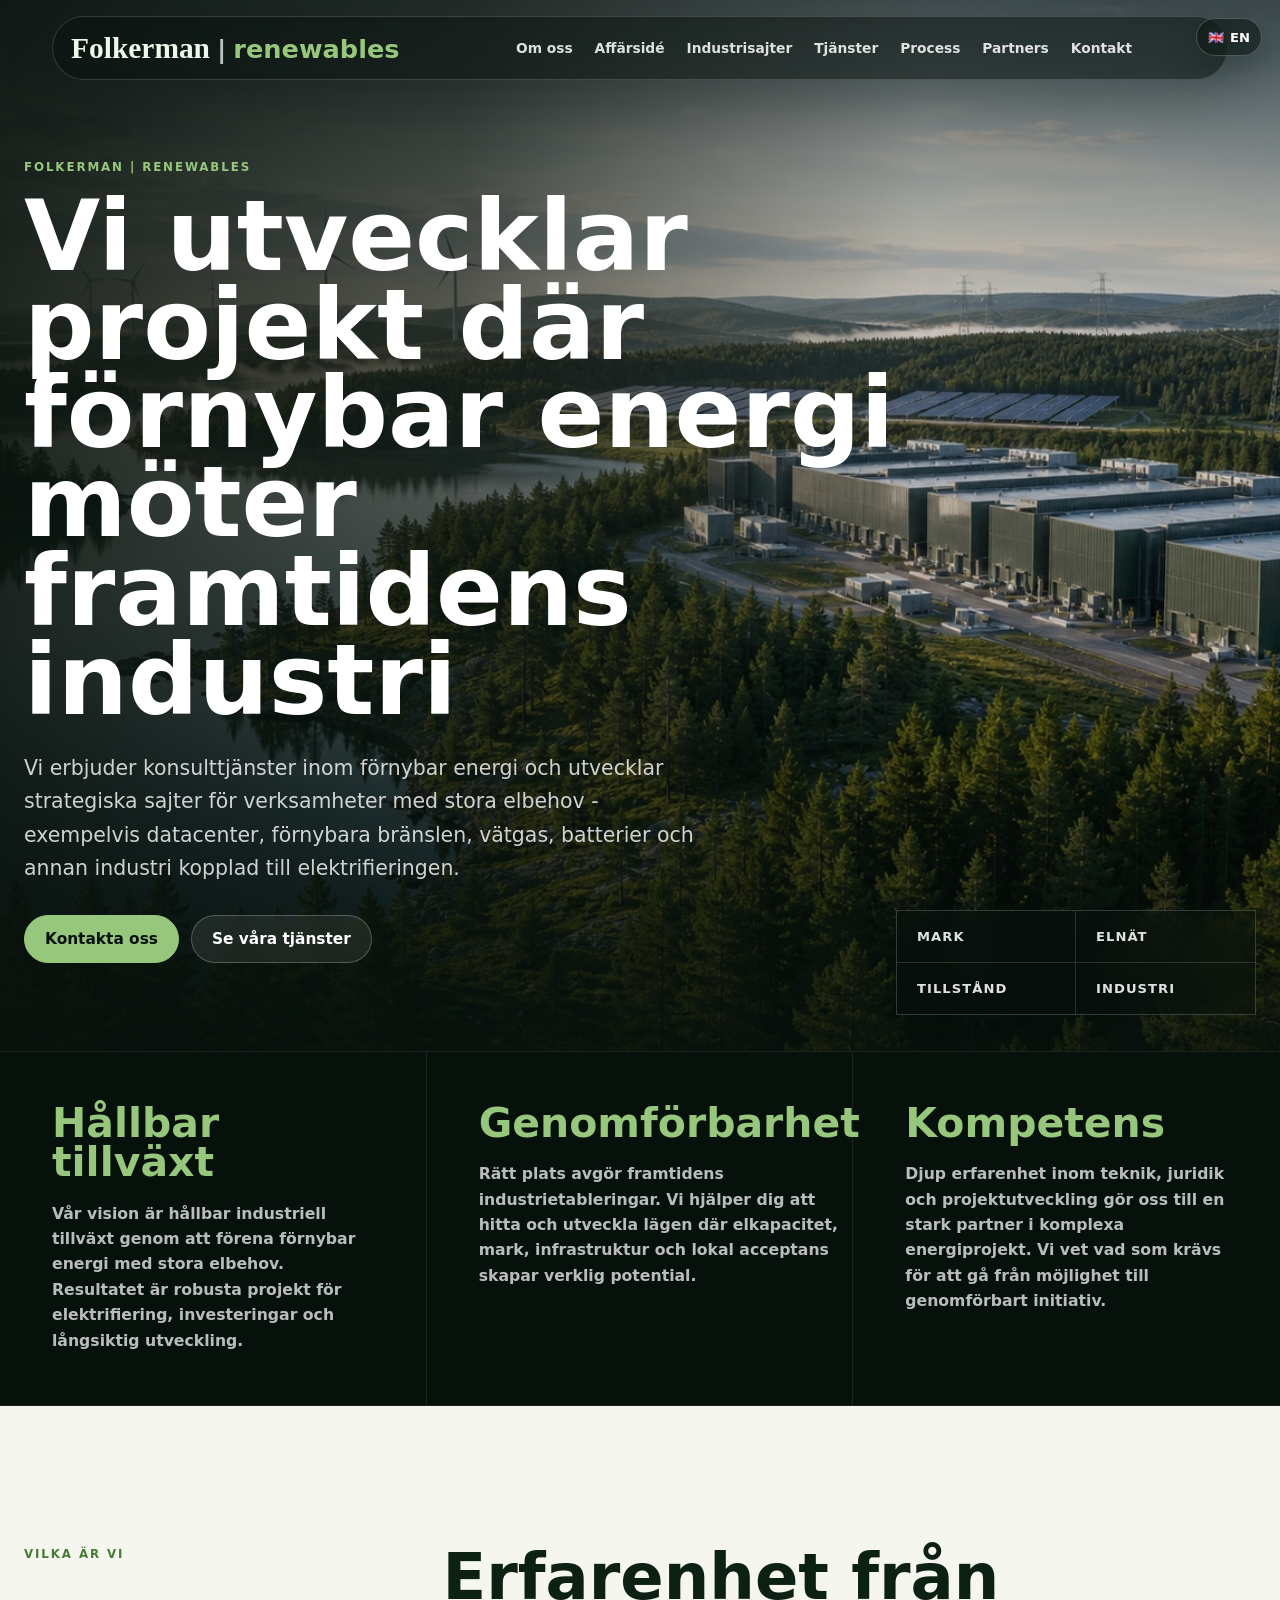
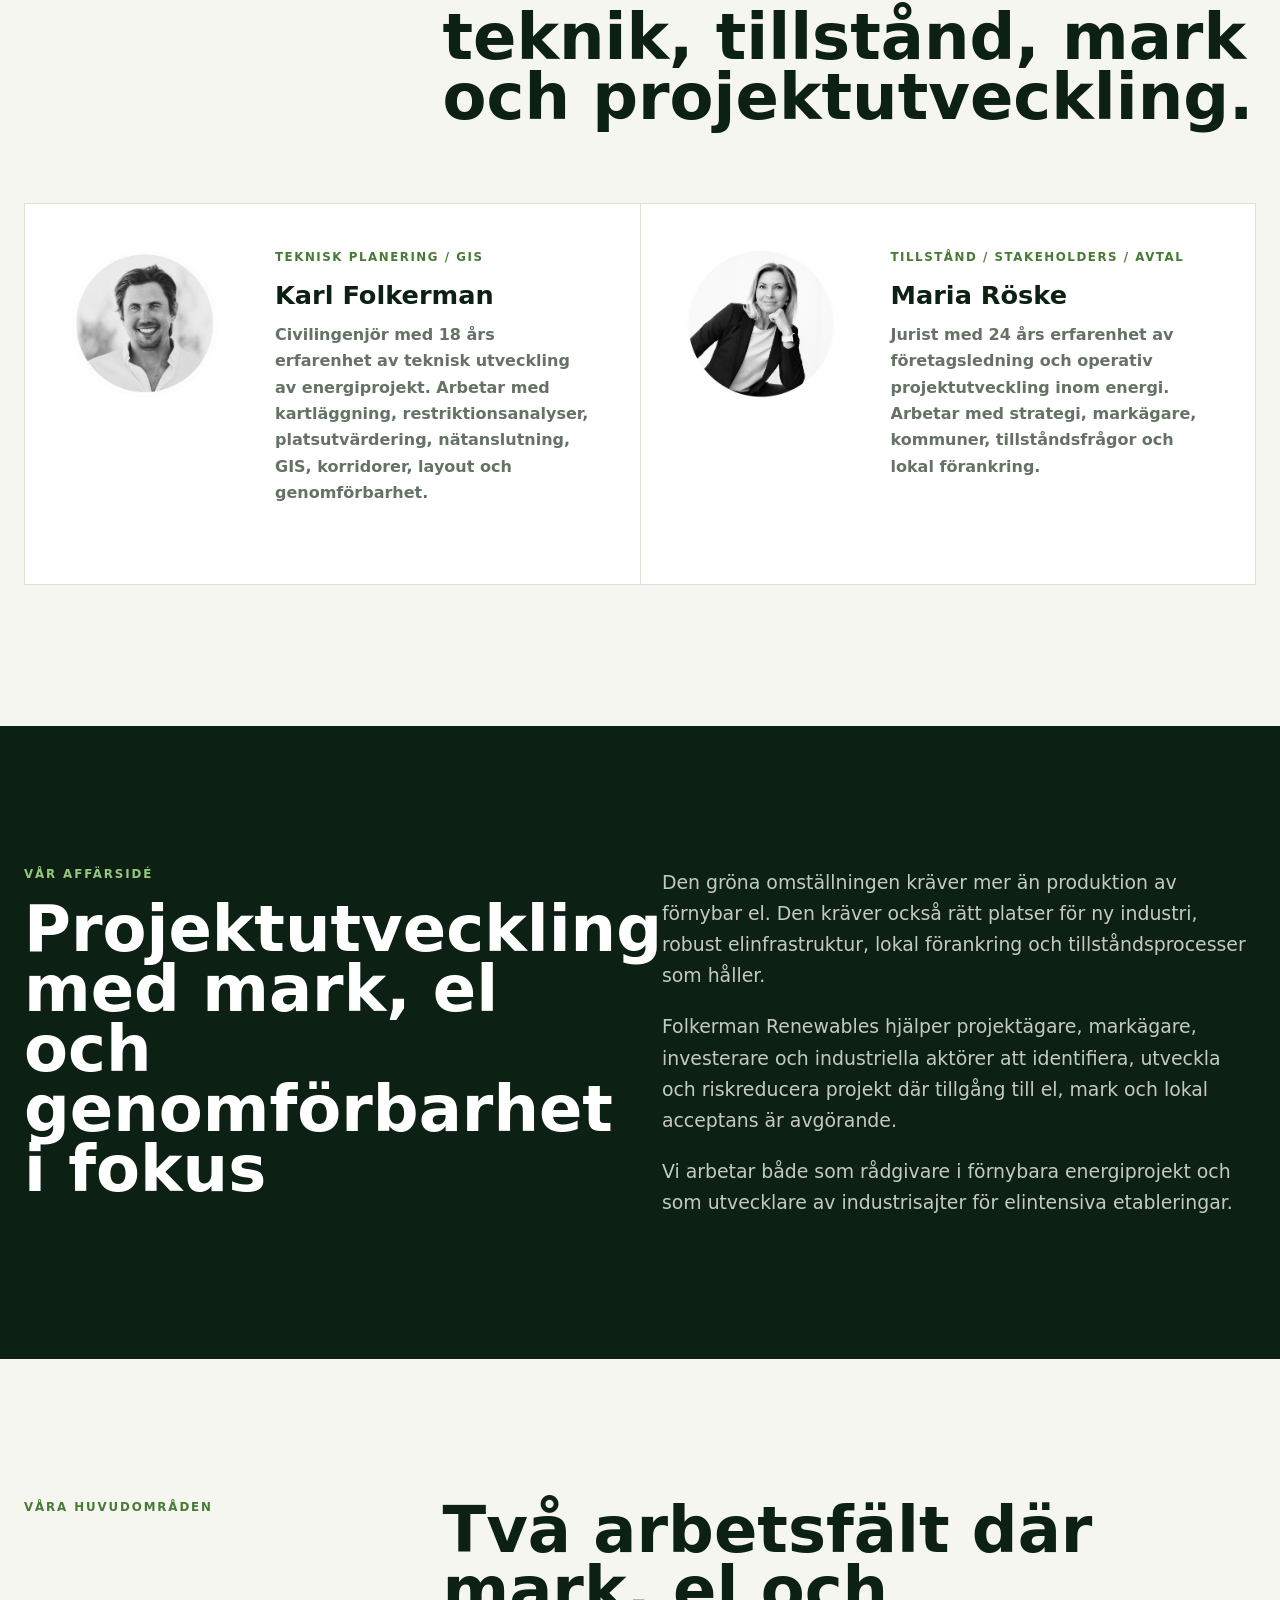
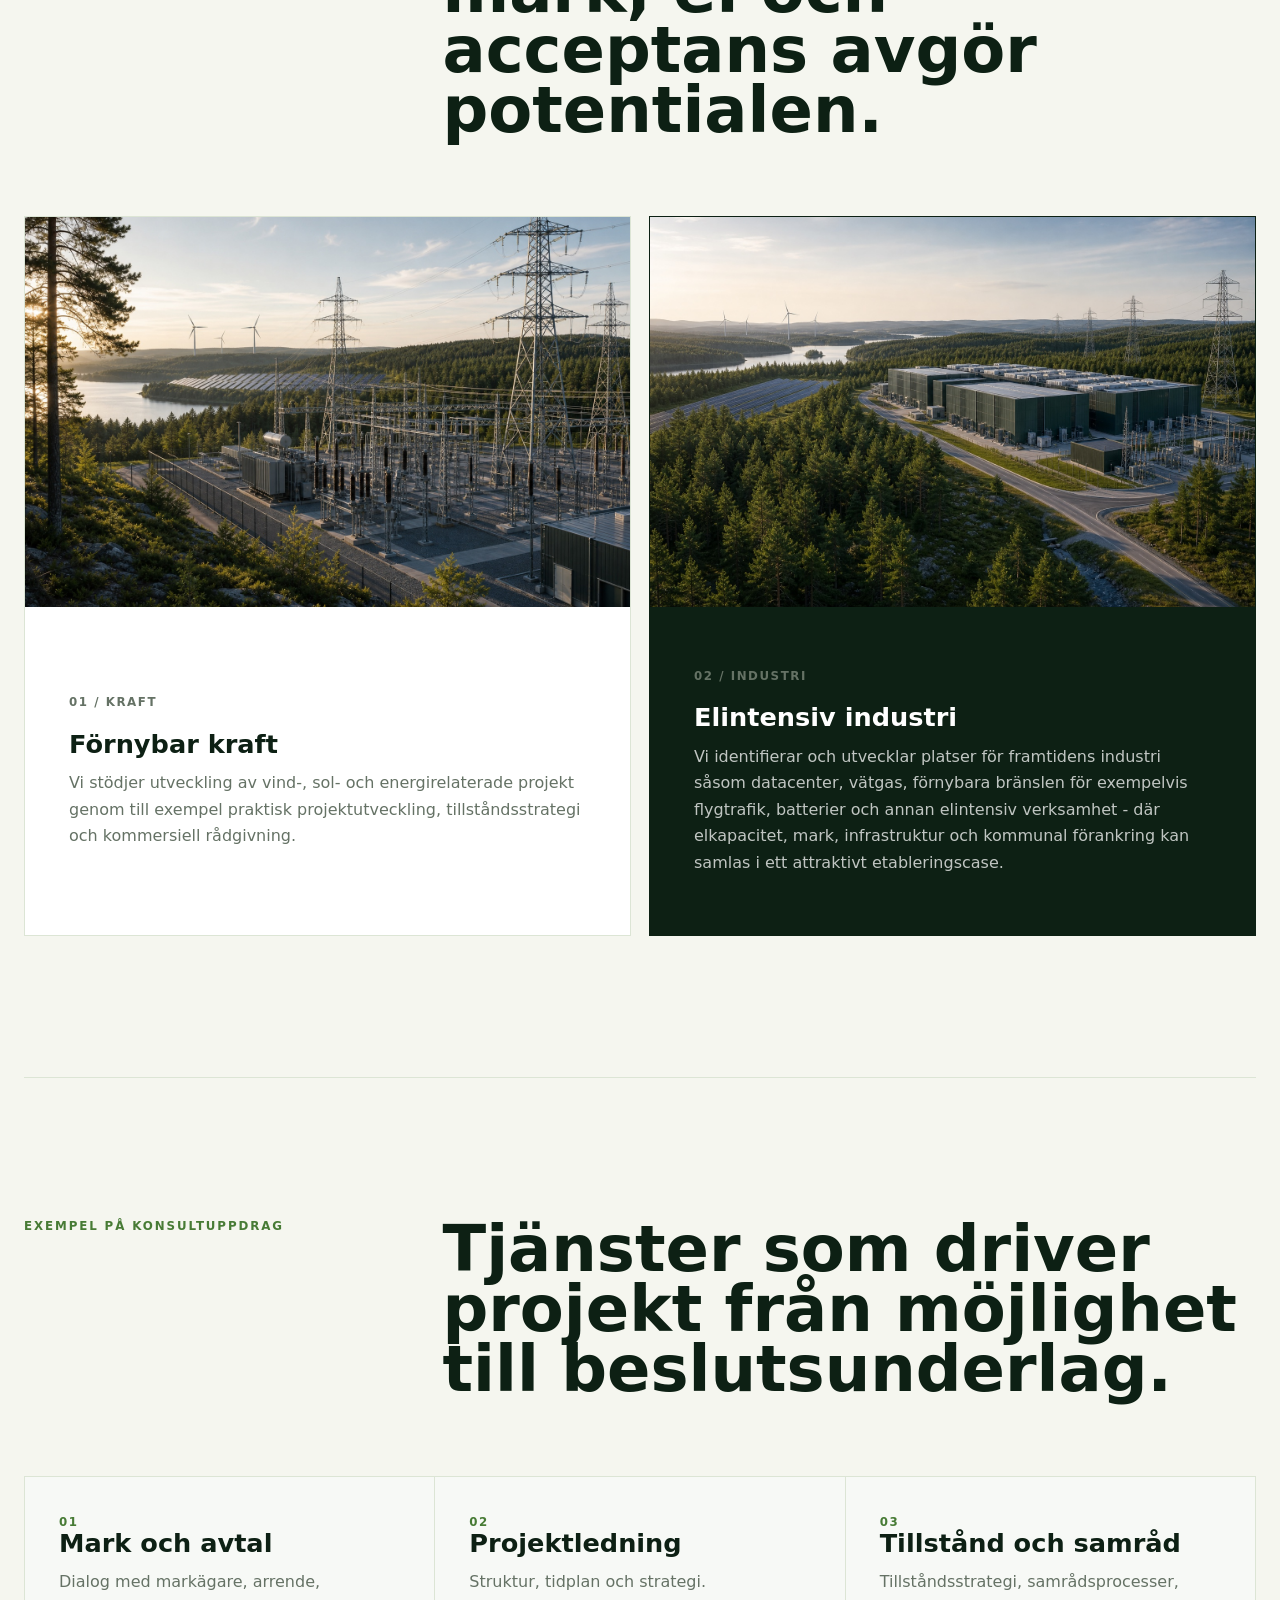
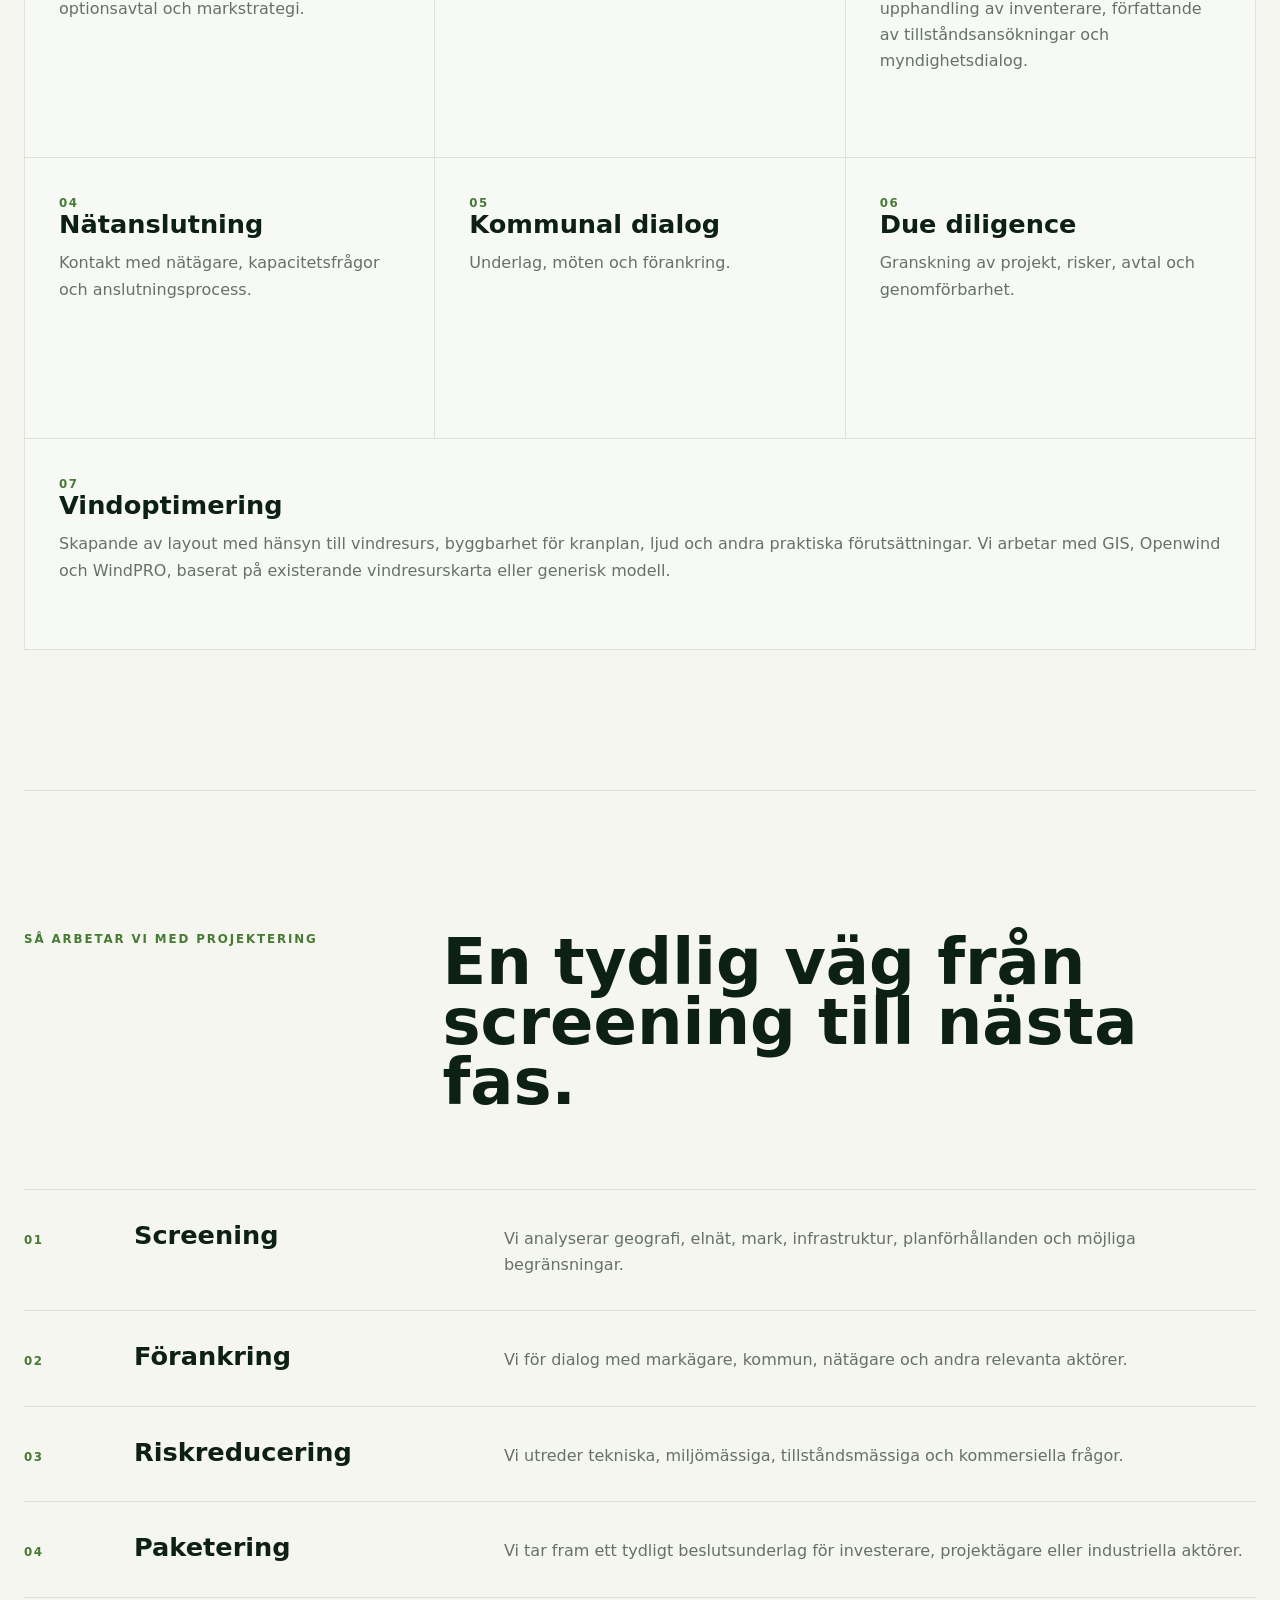
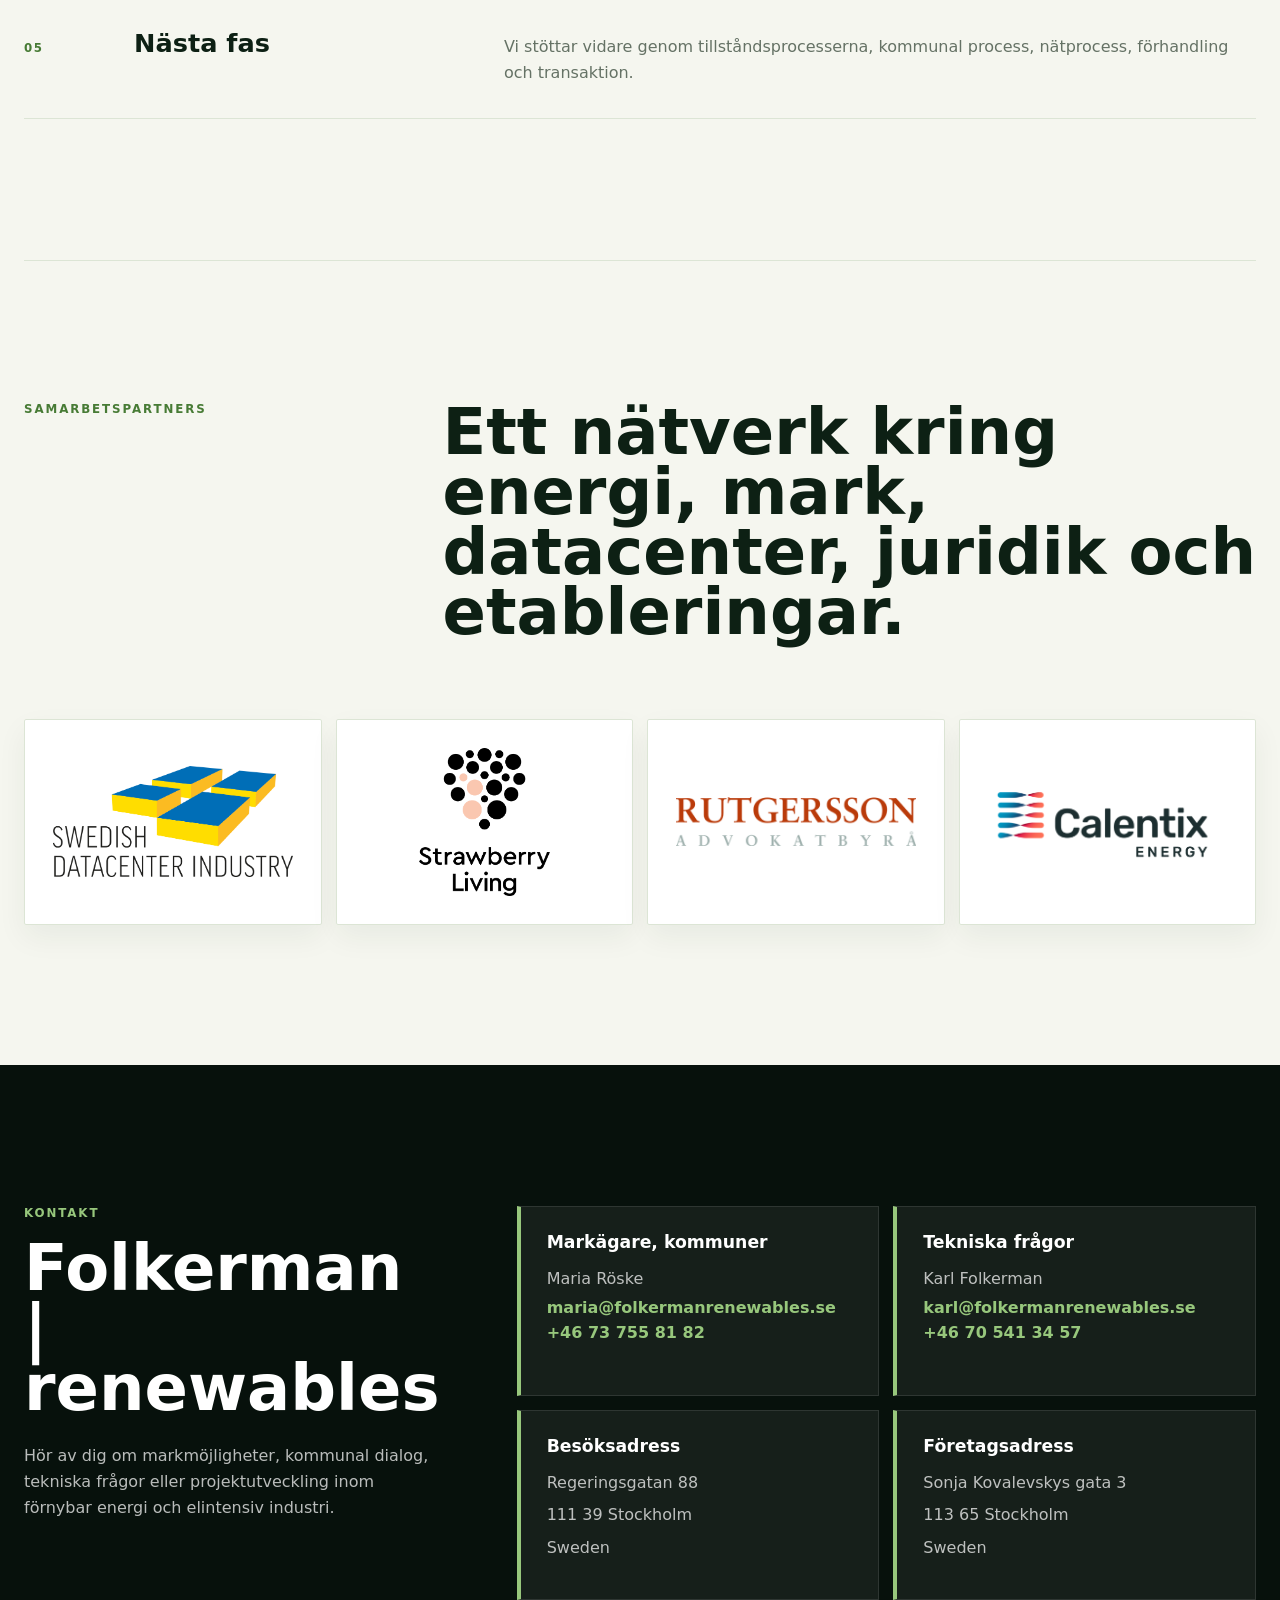
==== commit a450ea8a: "Update focus cards copy" ====
--- a/index.html
+++ b/index.html
@@ -186,18 +186,18 @@
         </div>
       </section>
 
-      <section class="metrics-strip" aria-label="Erfarenhet" data-i18n-attr="aria-label:metrics.aria">
+      <section class="metrics-strip" aria-label="Fokus" data-i18n-attr="aria-label:metrics.aria">
         <article>
-          <strong>18</strong>
-          <span data-i18n="metrics.karl">år teknisk energiutveckling</span>
+          <h2 data-i18n="metrics.growth.title">Hållbar tillväxt</h2>
+          <p data-i18n="metrics.growth.text">Vår vision är hållbar industriell tillväxt genom att förena förnybar energi med stora elbehov. Resultatet är robusta projekt för elektrifiering, investeringar och långsiktig utveckling.</p>
         </article>
         <article>
-          <strong>24</strong>
-          <span data-i18n="metrics.maria">år ledning, juridik och projektutveckling</span>
+          <h2 data-i18n="metrics.feasibility.title">Genomförbarhet</h2>
+          <p data-i18n="metrics.feasibility.text">Rätt plats avgör framtidens industrietableringar. Vi hjälper dig att hitta och utveckla lägen där elkapacitet, mark, infrastruktur och lokal acceptans skapar verklig potential.</p>
         </article>
         <article>
-          <strong data-i18n="metrics.focusValue">SE</strong>
-          <span data-i18n="metrics.focus">förnybar energi och elintensiv industri</span>
+          <h2 data-i18n="metrics.expertise.title">Kompetens</h2>
+          <p data-i18n="metrics.expertise.text">Djup erfarenhet inom teknik, juridik och projektutveckling gör oss till en stark partner i komplexa energiprojekt. Vi vet vad som krävs för att gå från möjlighet till genomförbart initiativ.</p>
         </article>
       </section>
 
@@ -453,11 +453,22 @@
             imageAlt: "Nordiskt landskap med skog, sjö, elnät, förnybar energi och modern industrisajt"
           },
           metrics: {
-            aria: "Erfarenhet",
-            karl: "år teknisk energiutveckling",
-            maria: "år ledning, juridik och projektutveckling",
-            focusValue: "SE",
-            focus: "förnybar energi och elintensiv industri"
+            aria: "Fokus",
+            growth: {
+              title: "Hållbar tillväxt",
+              text:
+                "Vår vision är hållbar industriell tillväxt genom att förena förnybar energi med stora elbehov. Resultatet är robusta projekt för elektrifiering, investeringar och långsiktig utveckling."
+            },
+            feasibility: {
+              title: "Genomförbarhet",
+              text:
+                "Rätt plats avgör framtidens industrietableringar. Vi hjälper dig att hitta och utveckla lägen där elkapacitet, mark, infrastruktur och lokal acceptans skapar verklig potential."
+            },
+            expertise: {
+              title: "Kompetens",
+              text:
+                "Djup erfarenhet inom teknik, juridik och projektutveckling gör oss till en stark partner i komplexa energiprojekt. Vi vet vad som krävs för att gå från möjlighet till genomförbart initiativ."
+            }
           },
           team: {
             eyebrow: "Vilka är vi",
@@ -582,11 +593,22 @@
             imageAlt: "Nordic landscape with forest, lake, grid infrastructure, renewable energy and modern industrial site"
           },
           metrics: {
-            aria: "Experience",
-            karl: "years of technical energy development",
-            maria: "years of leadership, legal and project development",
-            focusValue: "SE",
-            focus: "renewable energy and power-intensive industry"
+            aria: "Focus",
+            growth: {
+              title: "Sustainable growth",
+              text:
+                "Our vision is sustainable industrial growth by connecting renewable energy with major electricity needs. The result is robust projects for electrification, investment and long-term development."
+            },
+            feasibility: {
+              title: "Feasibility",
+              text:
+                "The right location determines the industrial establishments of the future. We help you find and develop sites where grid capacity, land, infrastructure and local acceptance create real potential."
+            },
+            expertise: {
+              title: "Expertise",
+              text:
+                "Deep experience in technology, law and project development makes us a strong partner in complex energy projects. We know what it takes to move from opportunity to a feasible initiative."
+            }
           },
           team: {
             eyebrow: "Who we are",
--- a/styles.css
+++ b/styles.css
@@ -309,8 +309,9 @@
 
 .metrics-strip article {
   display: grid;
-  gap: 10px;
-  min-height: 180px;
+  align-content: start;
+  gap: 18px;
+  min-height: 320px;
   padding: clamp(28px, 5vw, 52px);
   border-right: 1px solid rgba(255, 255, 255, 0.08);
   color: var(--white);
@@ -320,17 +321,21 @@
   border-right: 0;
 }
 
-.metrics-strip strong {
+.metrics-strip h2 {
+  max-width: 360px;
+  margin-bottom: 0;
   color: var(--leaf);
-  font-size: clamp(3rem, 6vw, 6.4rem);
-  line-height: 0.85;
-}
-
-.metrics-strip span {
-  max-width: 260px;
+  font-size: clamp(2rem, 3.2vw, 3.35rem);
+  line-height: 0.96;
+}
+
+.metrics-strip p {
+  max-width: 420px;
+  margin-bottom: 0;
   color: rgba(255, 255, 255, 0.72);
-  font-weight: 720;
-  line-height: 1.4;
+  font-size: clamp(0.98rem, 1.15vw, 1.08rem);
+  font-weight: 560;
+  line-height: 1.62;
 }
 
 .section,
@@ -767,7 +772,7 @@
   }
 
   .metrics-strip article {
-    min-height: 140px;
+    min-height: auto;
     border-right: 0;
     border-bottom: 1px solid rgba(255, 255, 255, 0.08);
   }
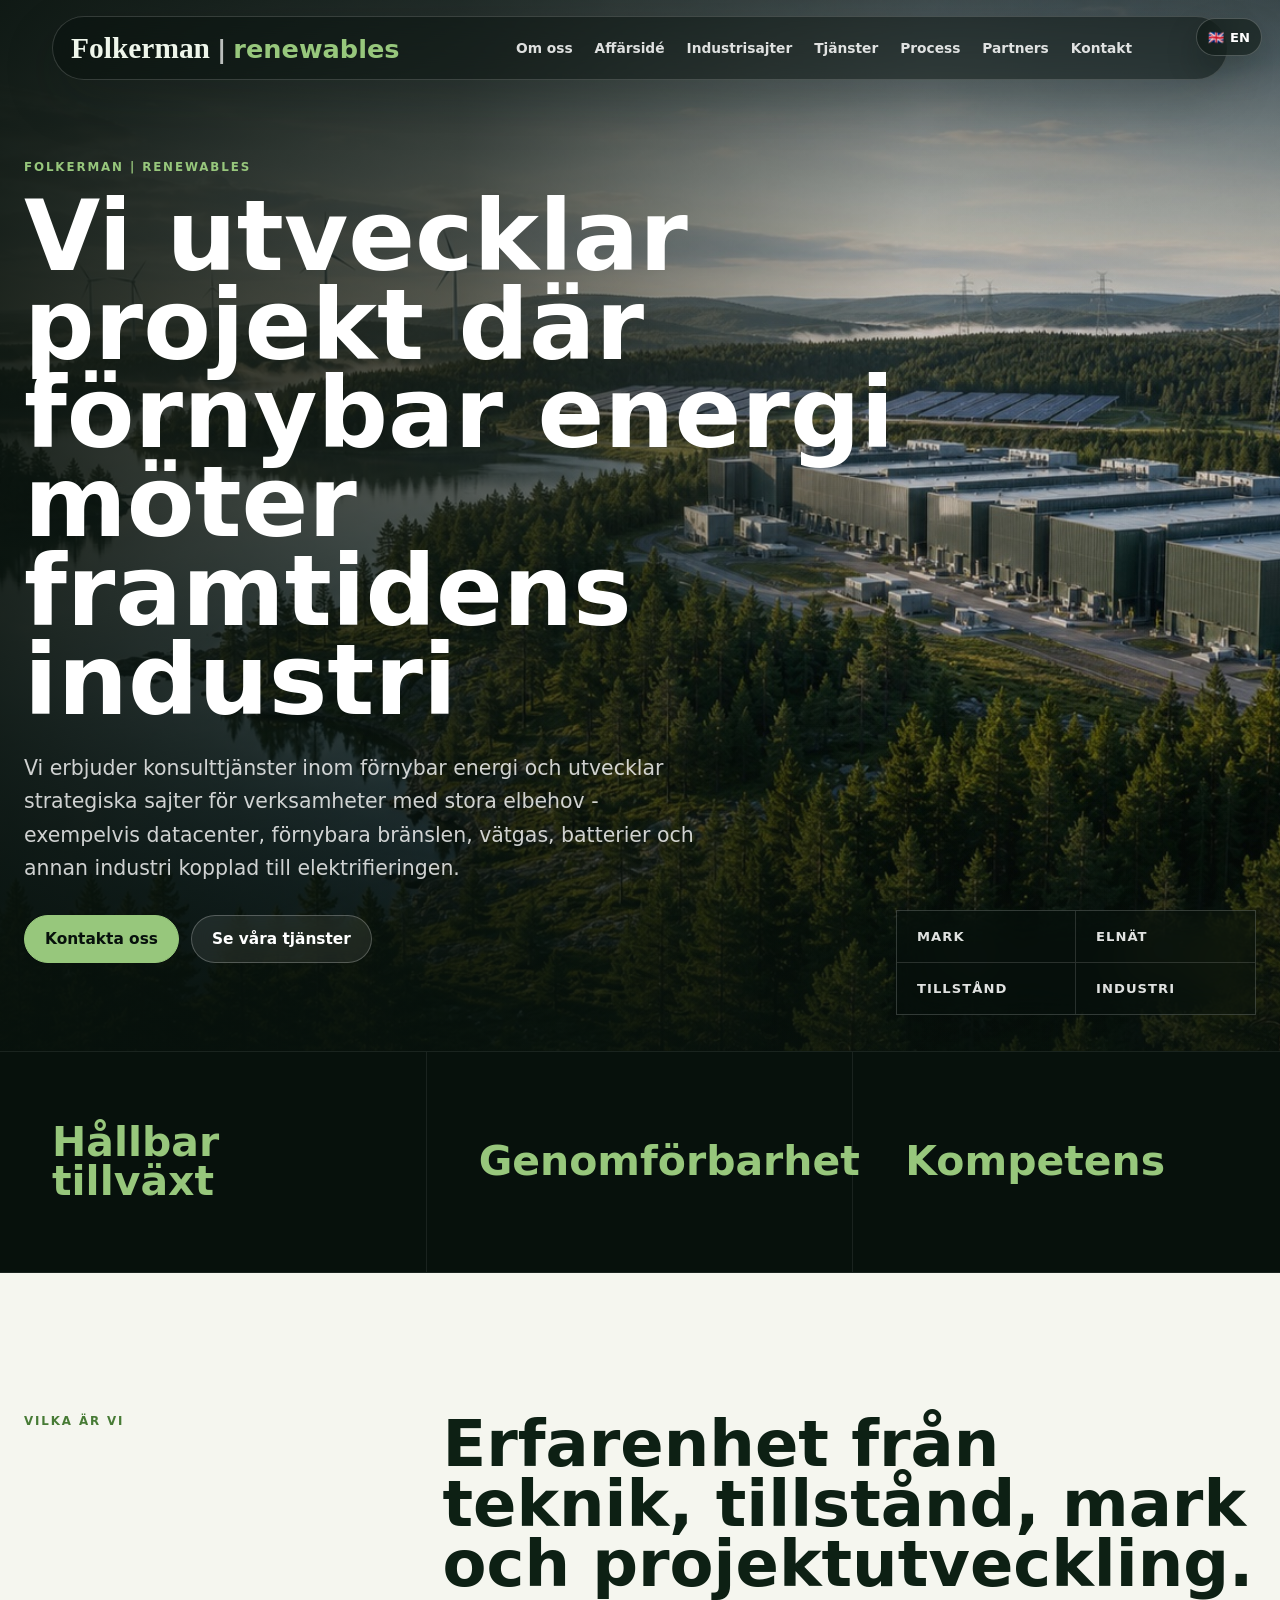
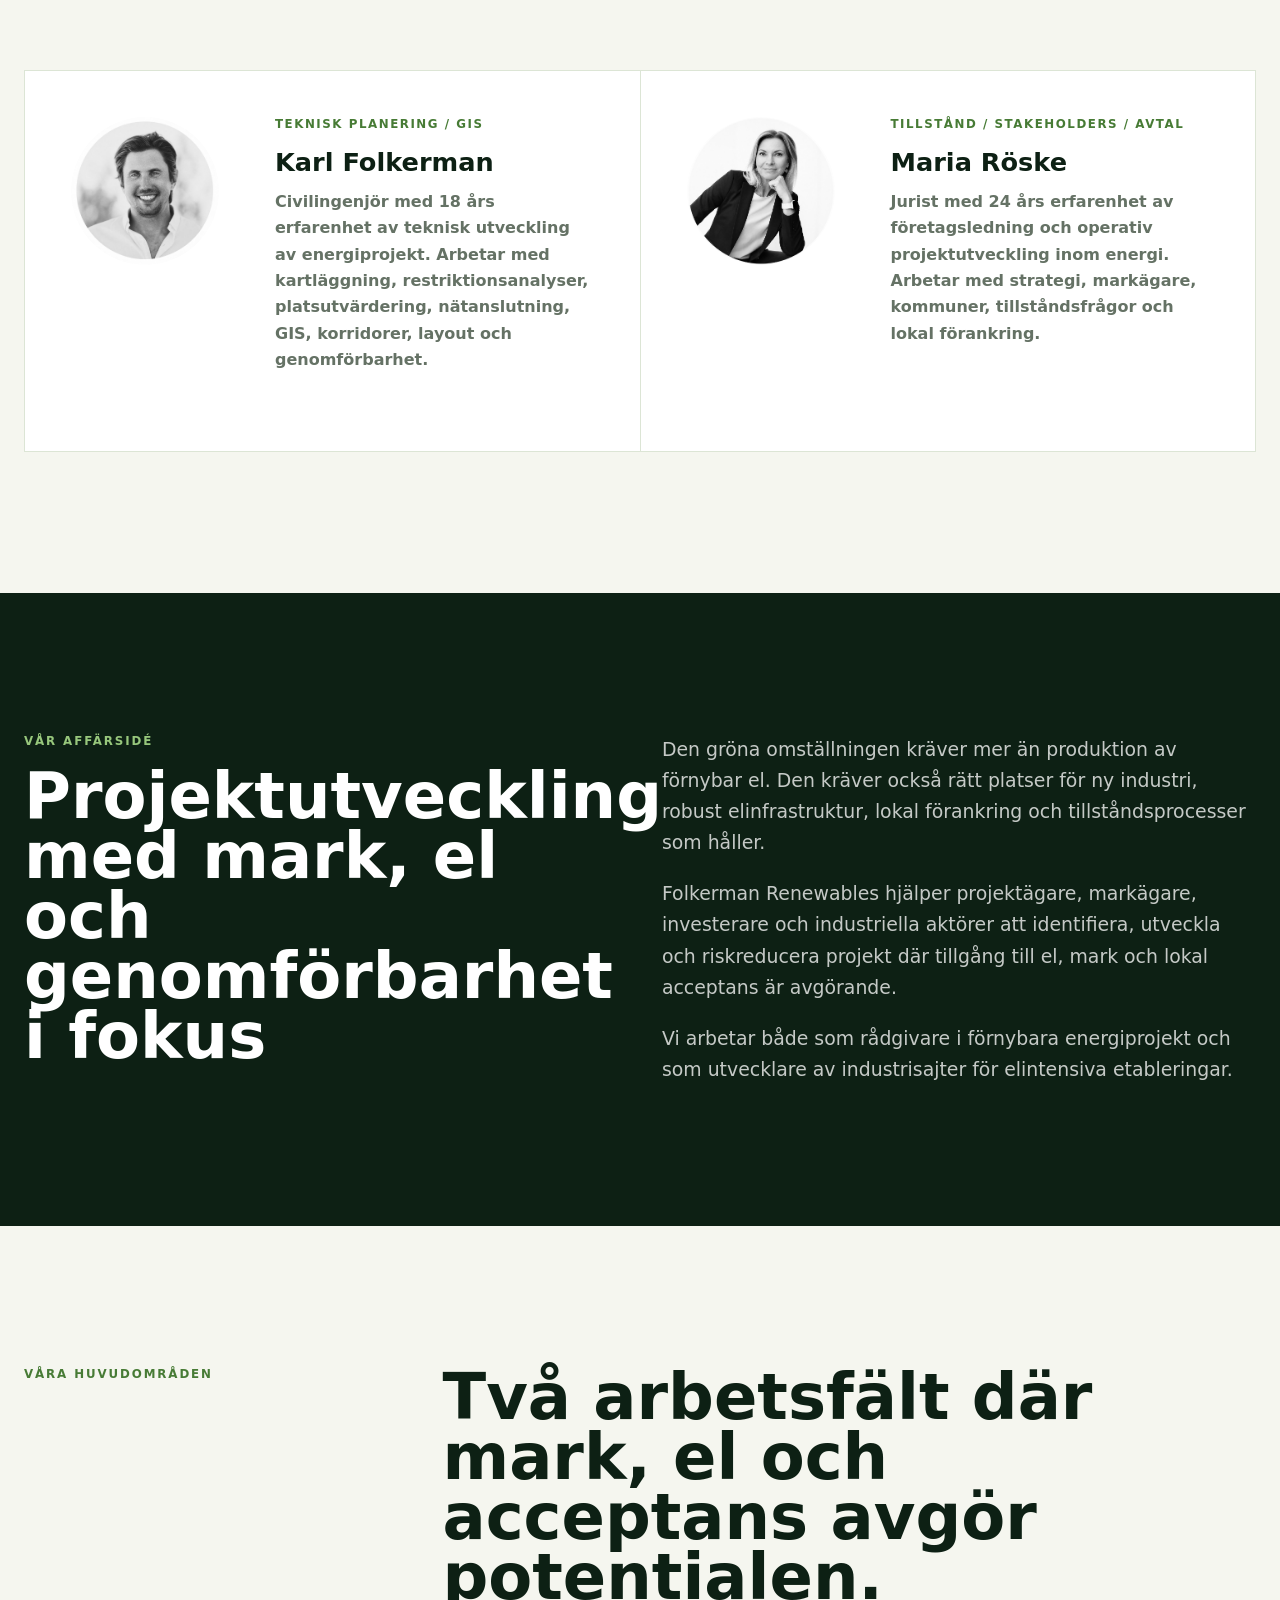
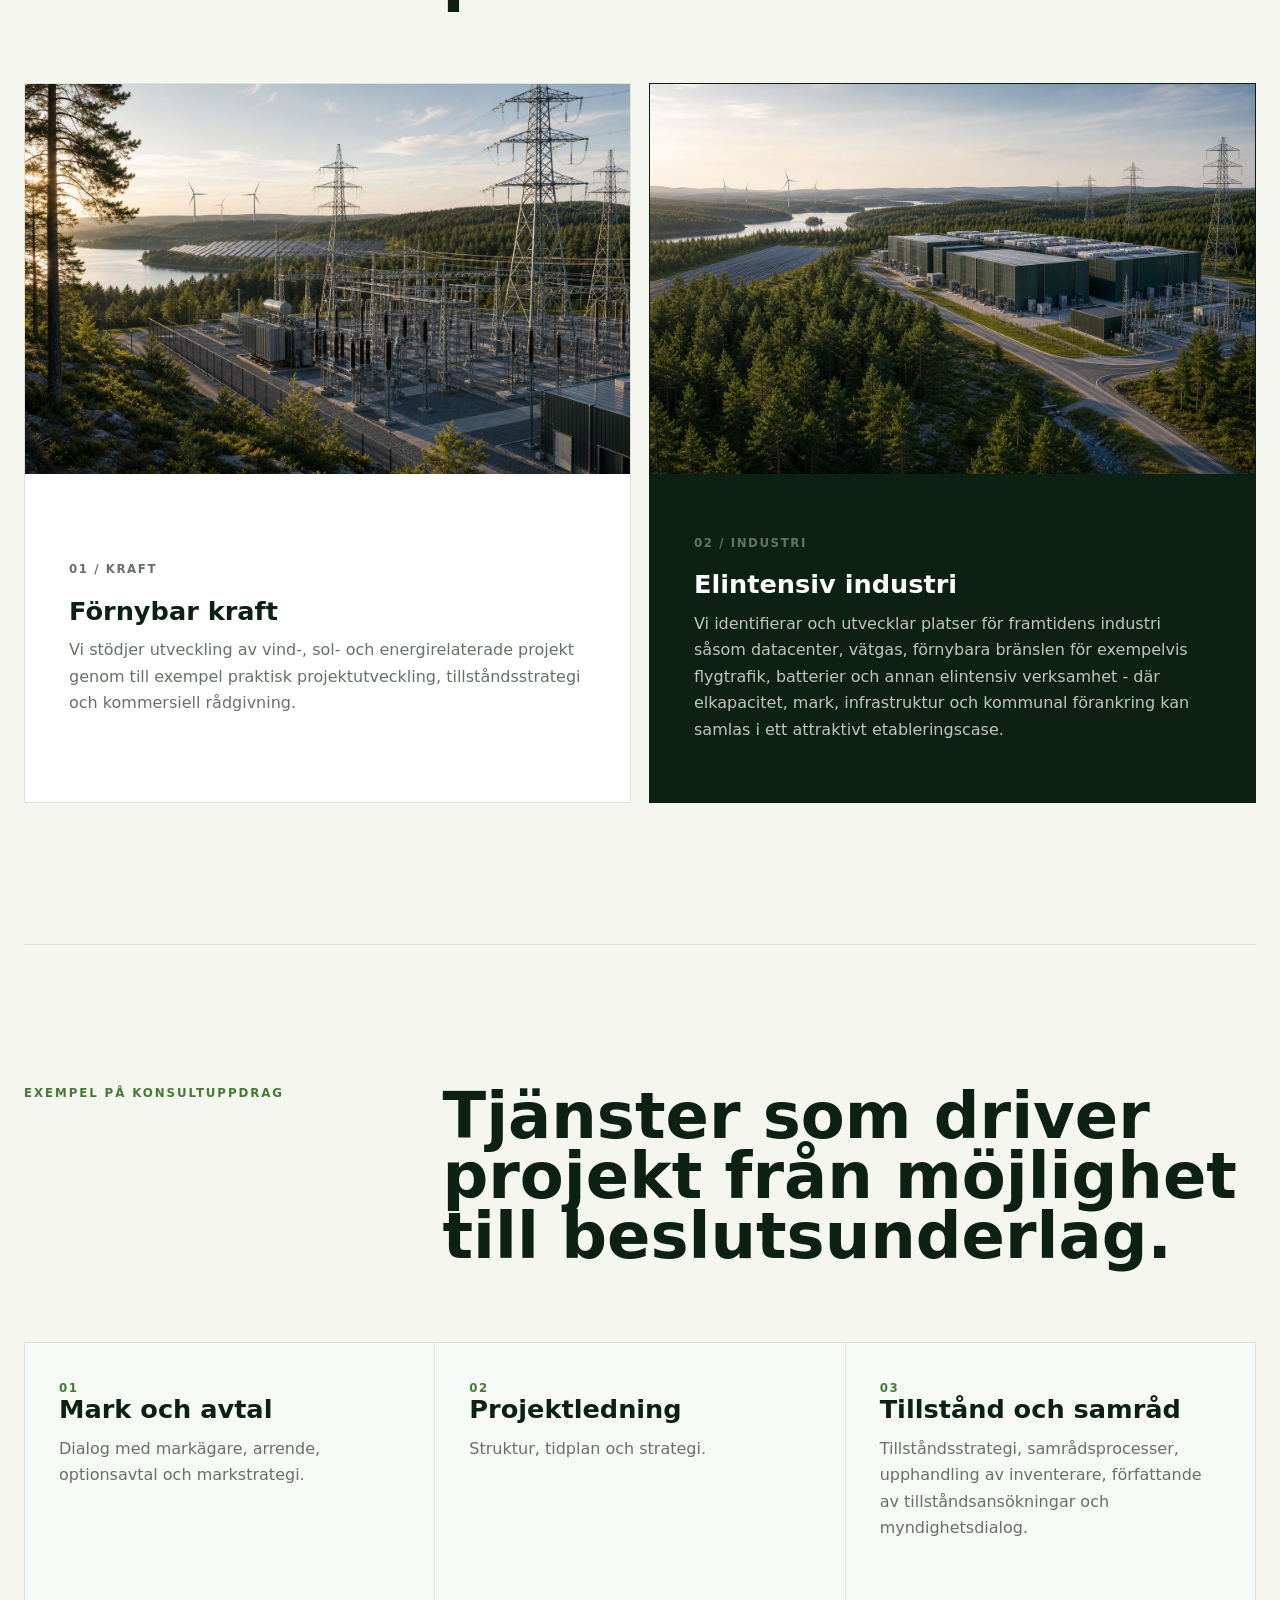
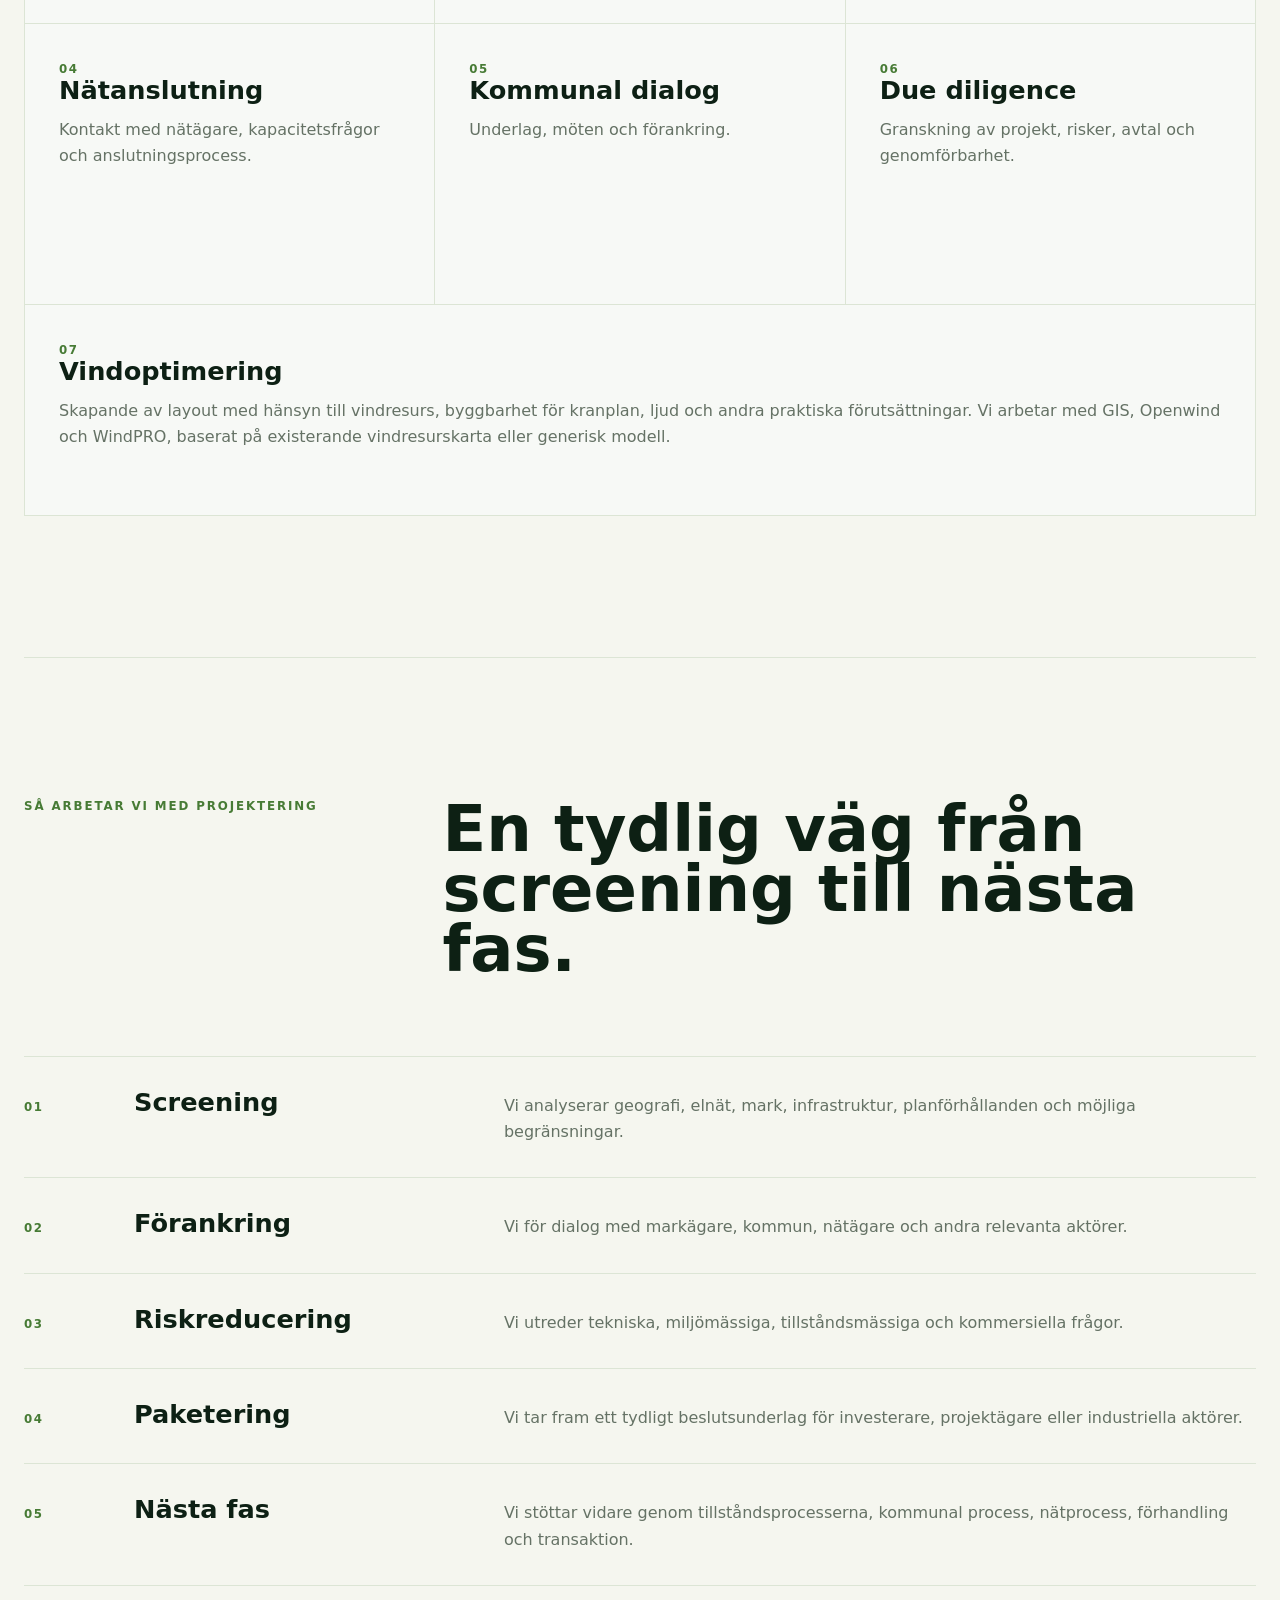
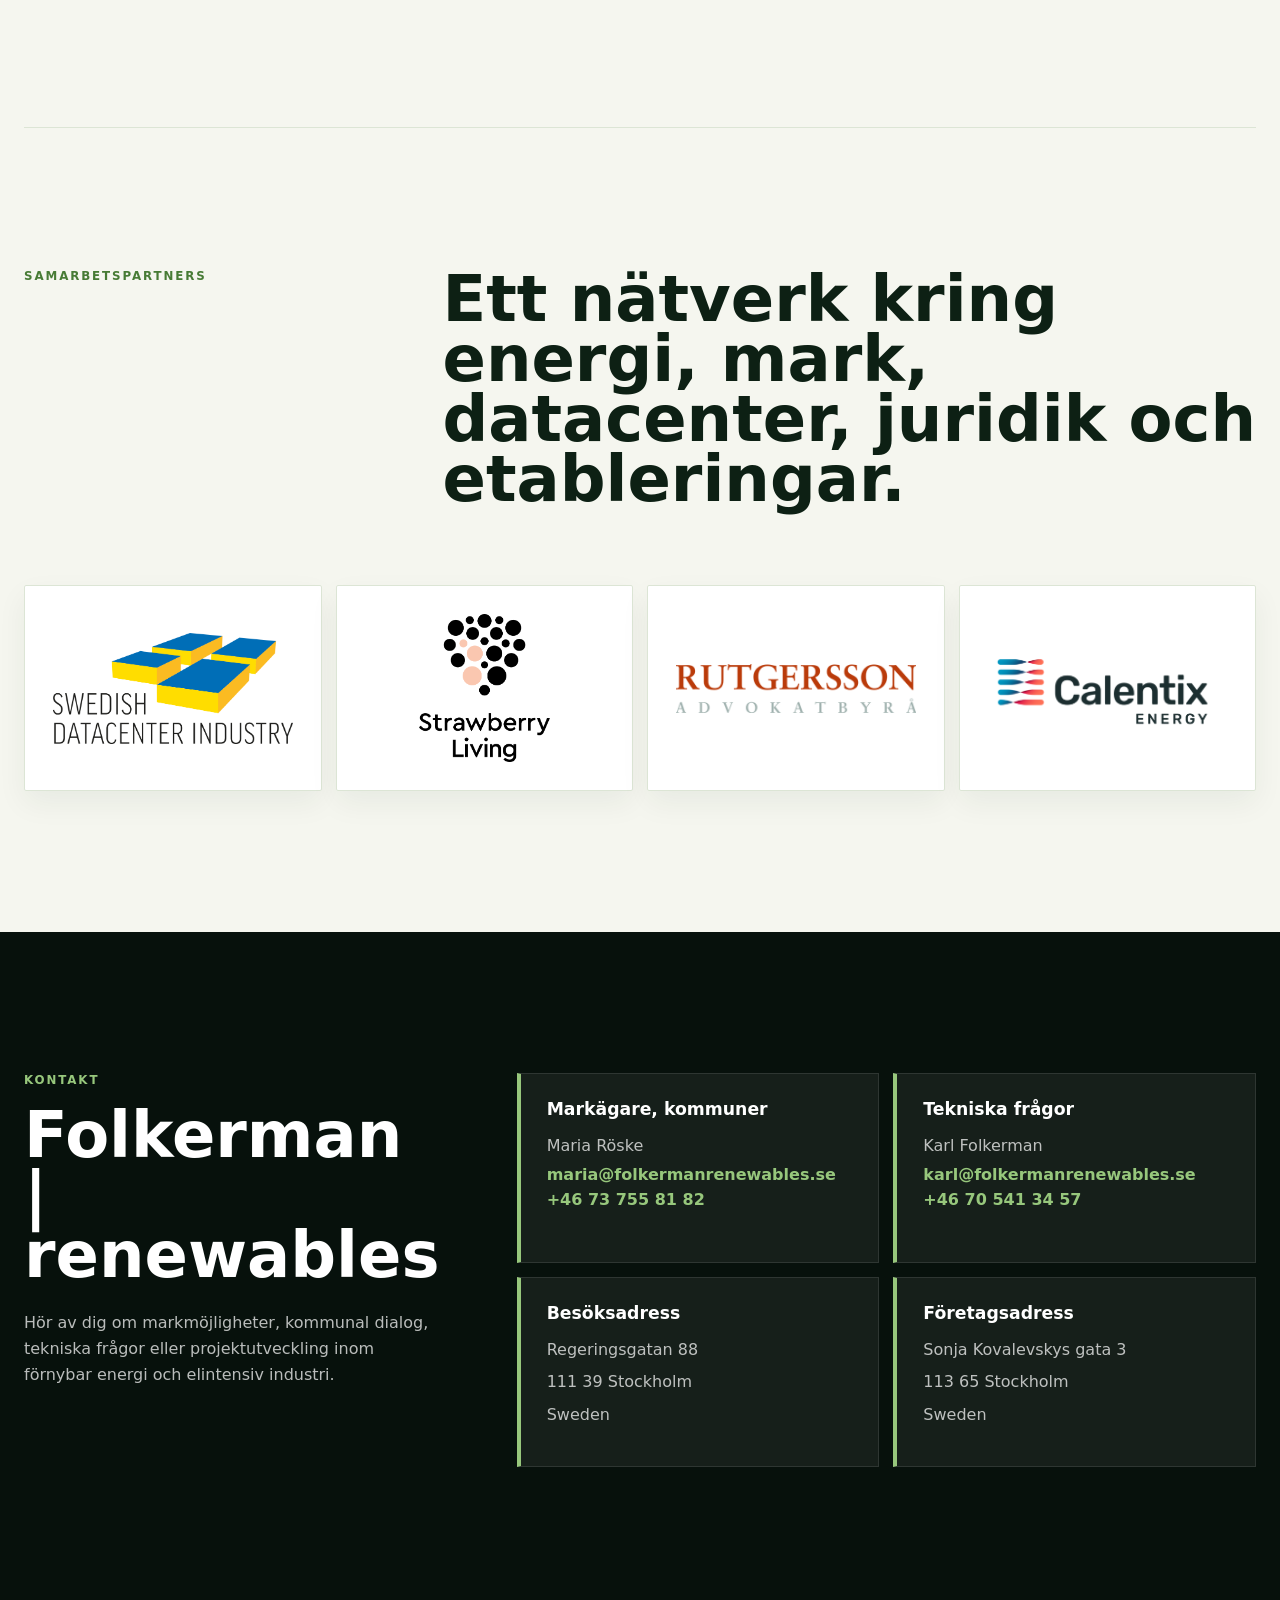
==== commit 9c5ffe4f: "Convert focus cards to section links" ====
--- a/index.html
+++ b/index.html
@@ -188,16 +188,13 @@
 
       <section class="metrics-strip" aria-label="Fokus" data-i18n-attr="aria-label:metrics.aria">
         <article>
-          <h2 data-i18n="metrics.growth.title">Hållbar tillväxt</h2>
-          <p data-i18n="metrics.growth.text">Vår vision är hållbar industriell tillväxt genom att förena förnybar energi med stora elbehov. Resultatet är robusta projekt för elektrifiering, investeringar och långsiktig utveckling.</p>
+          <a href="#mission" data-i18n="metrics.growth.title">Hållbar tillväxt</a>
         </article>
         <article>
-          <h2 data-i18n="metrics.feasibility.title">Genomförbarhet</h2>
-          <p data-i18n="metrics.feasibility.text">Rätt plats avgör framtidens industrietableringar. Vi hjälper dig att hitta och utveckla lägen där elkapacitet, mark, infrastruktur och lokal acceptans skapar verklig potential.</p>
+          <a href="#services" data-i18n="metrics.feasibility.title">Genomförbarhet</a>
         </article>
         <article>
-          <h2 data-i18n="metrics.expertise.title">Kompetens</h2>
-          <p data-i18n="metrics.expertise.text">Djup erfarenhet inom teknik, juridik och projektutveckling gör oss till en stark partner i komplexa energiprojekt. Vi vet vad som krävs för att gå från möjlighet till genomförbart initiativ.</p>
+          <a href="#about" data-i18n="metrics.expertise.title">Kompetens</a>
         </article>
       </section>
 
@@ -455,19 +452,13 @@
           metrics: {
             aria: "Fokus",
             growth: {
-              title: "Hållbar tillväxt",
-              text:
-                "Vår vision är hållbar industriell tillväxt genom att förena förnybar energi med stora elbehov. Resultatet är robusta projekt för elektrifiering, investeringar och långsiktig utveckling."
+              title: "Hållbar tillväxt"
             },
             feasibility: {
-              title: "Genomförbarhet",
-              text:
-                "Rätt plats avgör framtidens industrietableringar. Vi hjälper dig att hitta och utveckla lägen där elkapacitet, mark, infrastruktur och lokal acceptans skapar verklig potential."
+              title: "Genomförbarhet"
             },
             expertise: {
-              title: "Kompetens",
-              text:
-                "Djup erfarenhet inom teknik, juridik och projektutveckling gör oss till en stark partner i komplexa energiprojekt. Vi vet vad som krävs för att gå från möjlighet till genomförbart initiativ."
+              title: "Kompetens"
             }
           },
           team: {
@@ -595,19 +586,13 @@
           metrics: {
             aria: "Focus",
             growth: {
-              title: "Sustainable growth",
-              text:
-                "Our vision is sustainable industrial growth by connecting renewable energy with major electricity needs. The result is robust projects for electrification, investment and long-term development."
+              title: "Sustainable growth"
             },
             feasibility: {
-              title: "Feasibility",
-              text:
-                "The right location determines the industrial establishments of the future. We help you find and develop sites where grid capacity, land, infrastructure and local acceptance create real potential."
+              title: "Feasibility"
             },
             expertise: {
-              title: "Expertise",
-              text:
-                "Deep experience in technology, law and project development makes us a strong partner in complex energy projects. We know what it takes to move from opportunity to a feasible initiative."
+              title: "Expertise"
             }
           },
           team: {
--- a/styles.css
+++ b/styles.css
@@ -309,9 +309,8 @@
 
 .metrics-strip article {
   display: grid;
-  align-content: start;
-  gap: 18px;
-  min-height: 320px;
+  align-content: center;
+  min-height: 220px;
   padding: clamp(28px, 5vw, 52px);
   border-right: 1px solid rgba(255, 255, 255, 0.08);
   color: var(--white);
@@ -321,21 +320,22 @@
   border-right: 0;
 }
 
-.metrics-strip h2 {
+.metrics-strip a {
+  display: inline-flex;
+  width: fit-content;
   max-width: 360px;
-  margin-bottom: 0;
   color: var(--leaf);
   font-size: clamp(2rem, 3.2vw, 3.35rem);
+  font-weight: 800;
+  letter-spacing: 0;
   line-height: 0.96;
-}
-
-.metrics-strip p {
-  max-width: 420px;
-  margin-bottom: 0;
-  color: rgba(255, 255, 255, 0.72);
-  font-size: clamp(0.98rem, 1.15vw, 1.08rem);
-  font-weight: 560;
-  line-height: 1.62;
+  text-decoration: none;
+  transition: color 160ms ease, transform 160ms ease;
+}
+
+.metrics-strip a:hover {
+  color: var(--white);
+  transform: translateY(-2px);
 }
 
 .section,
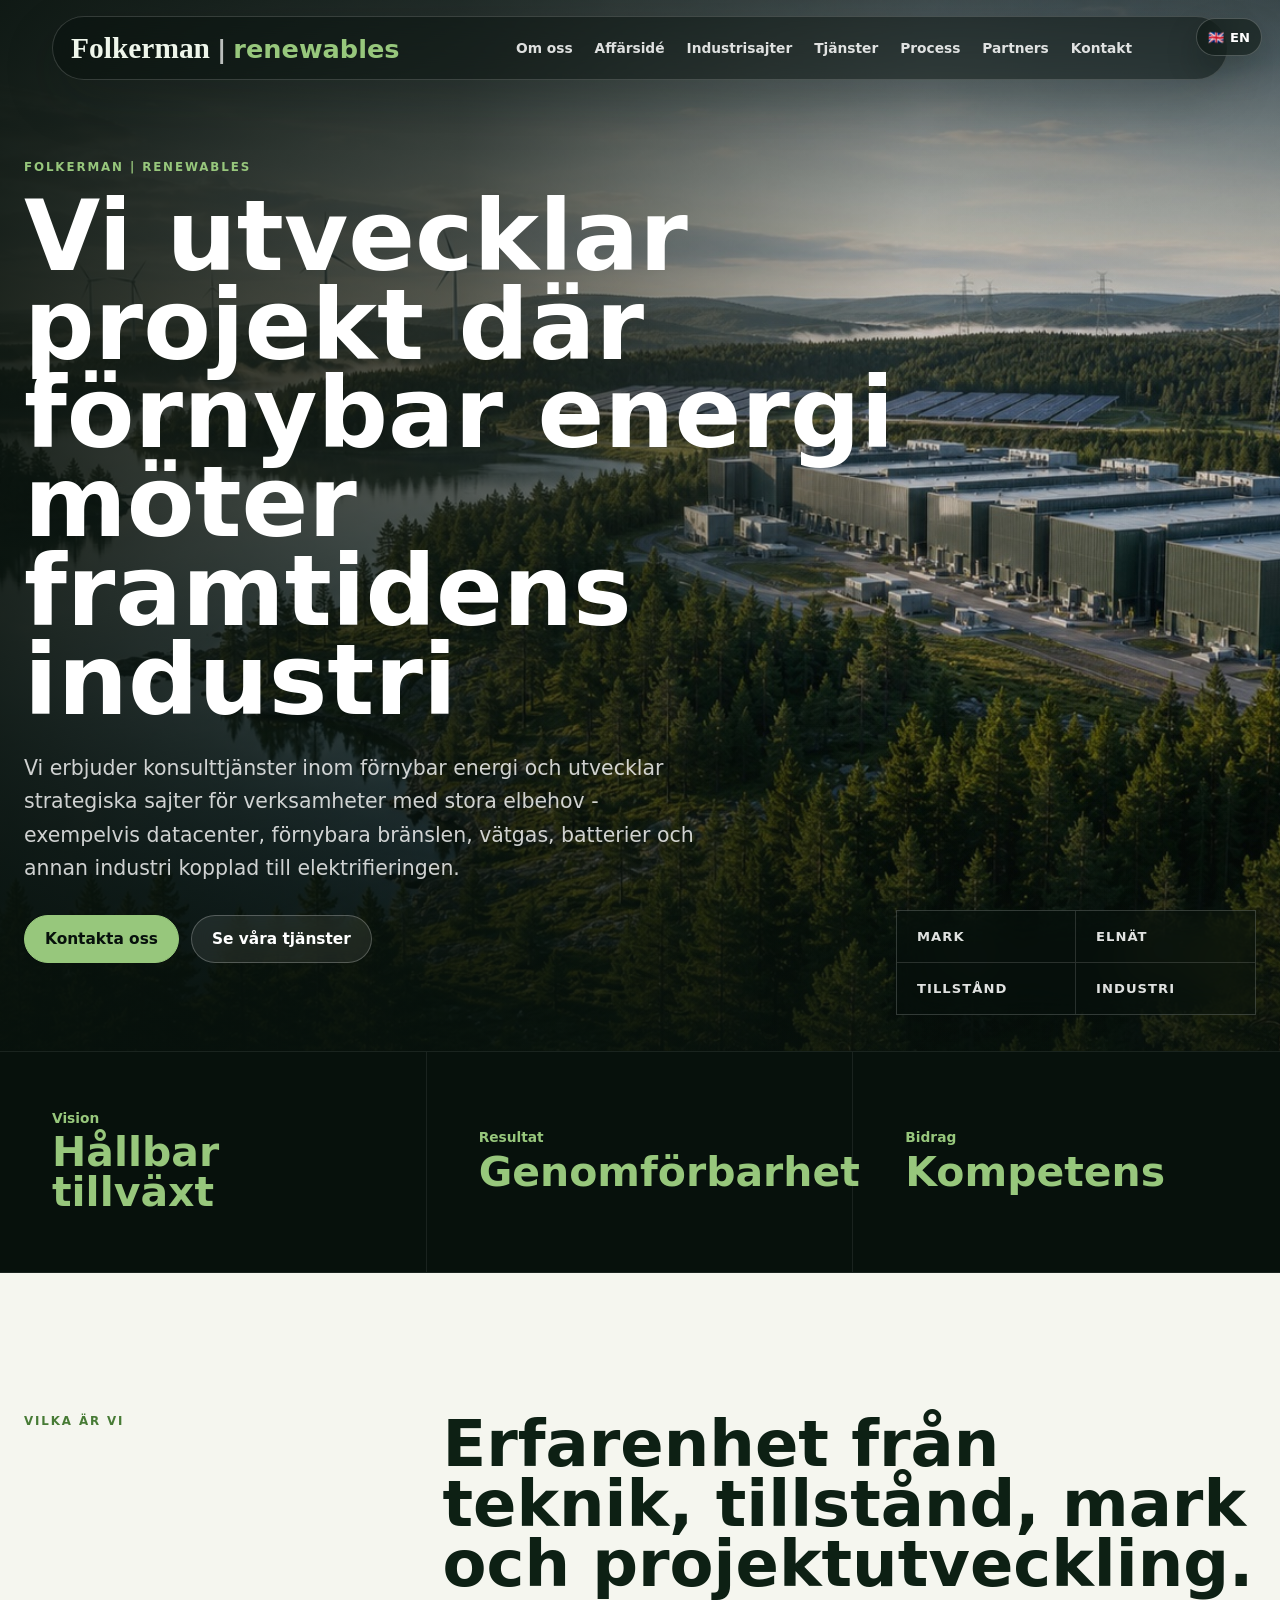
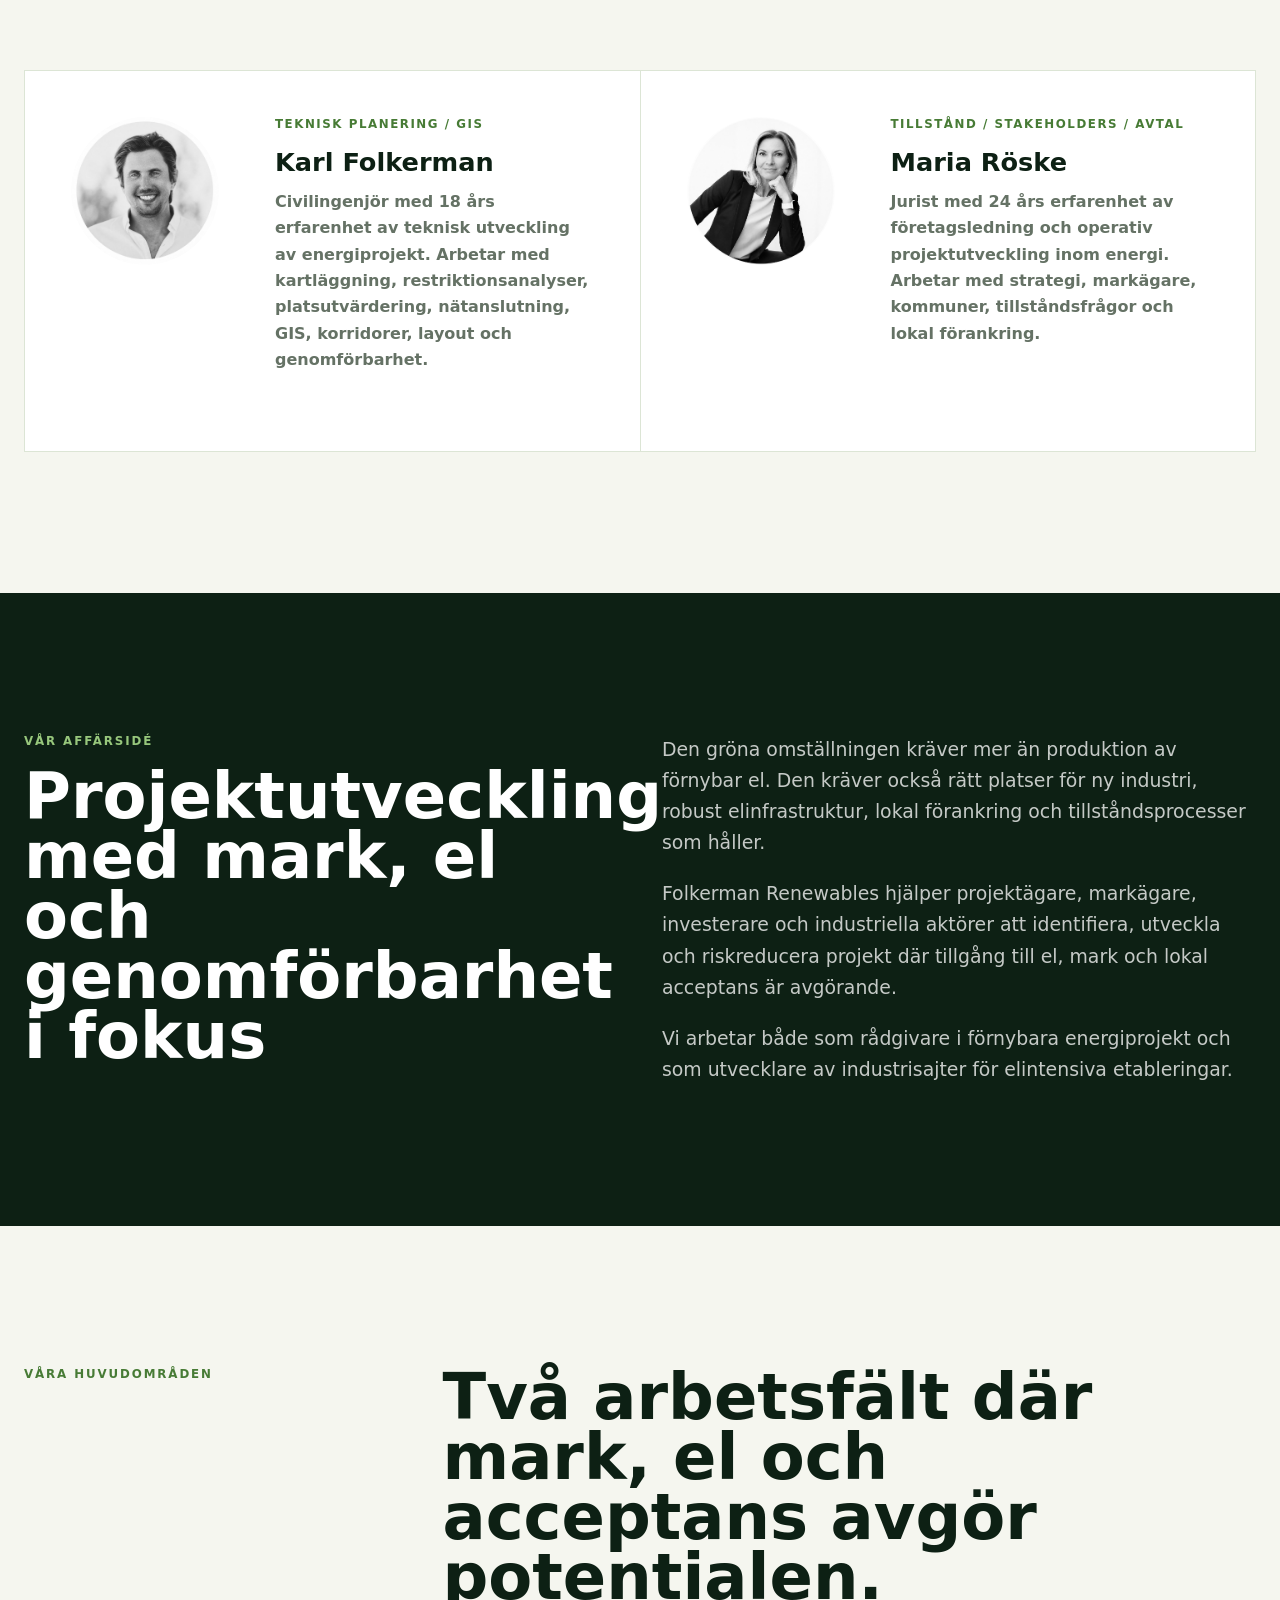
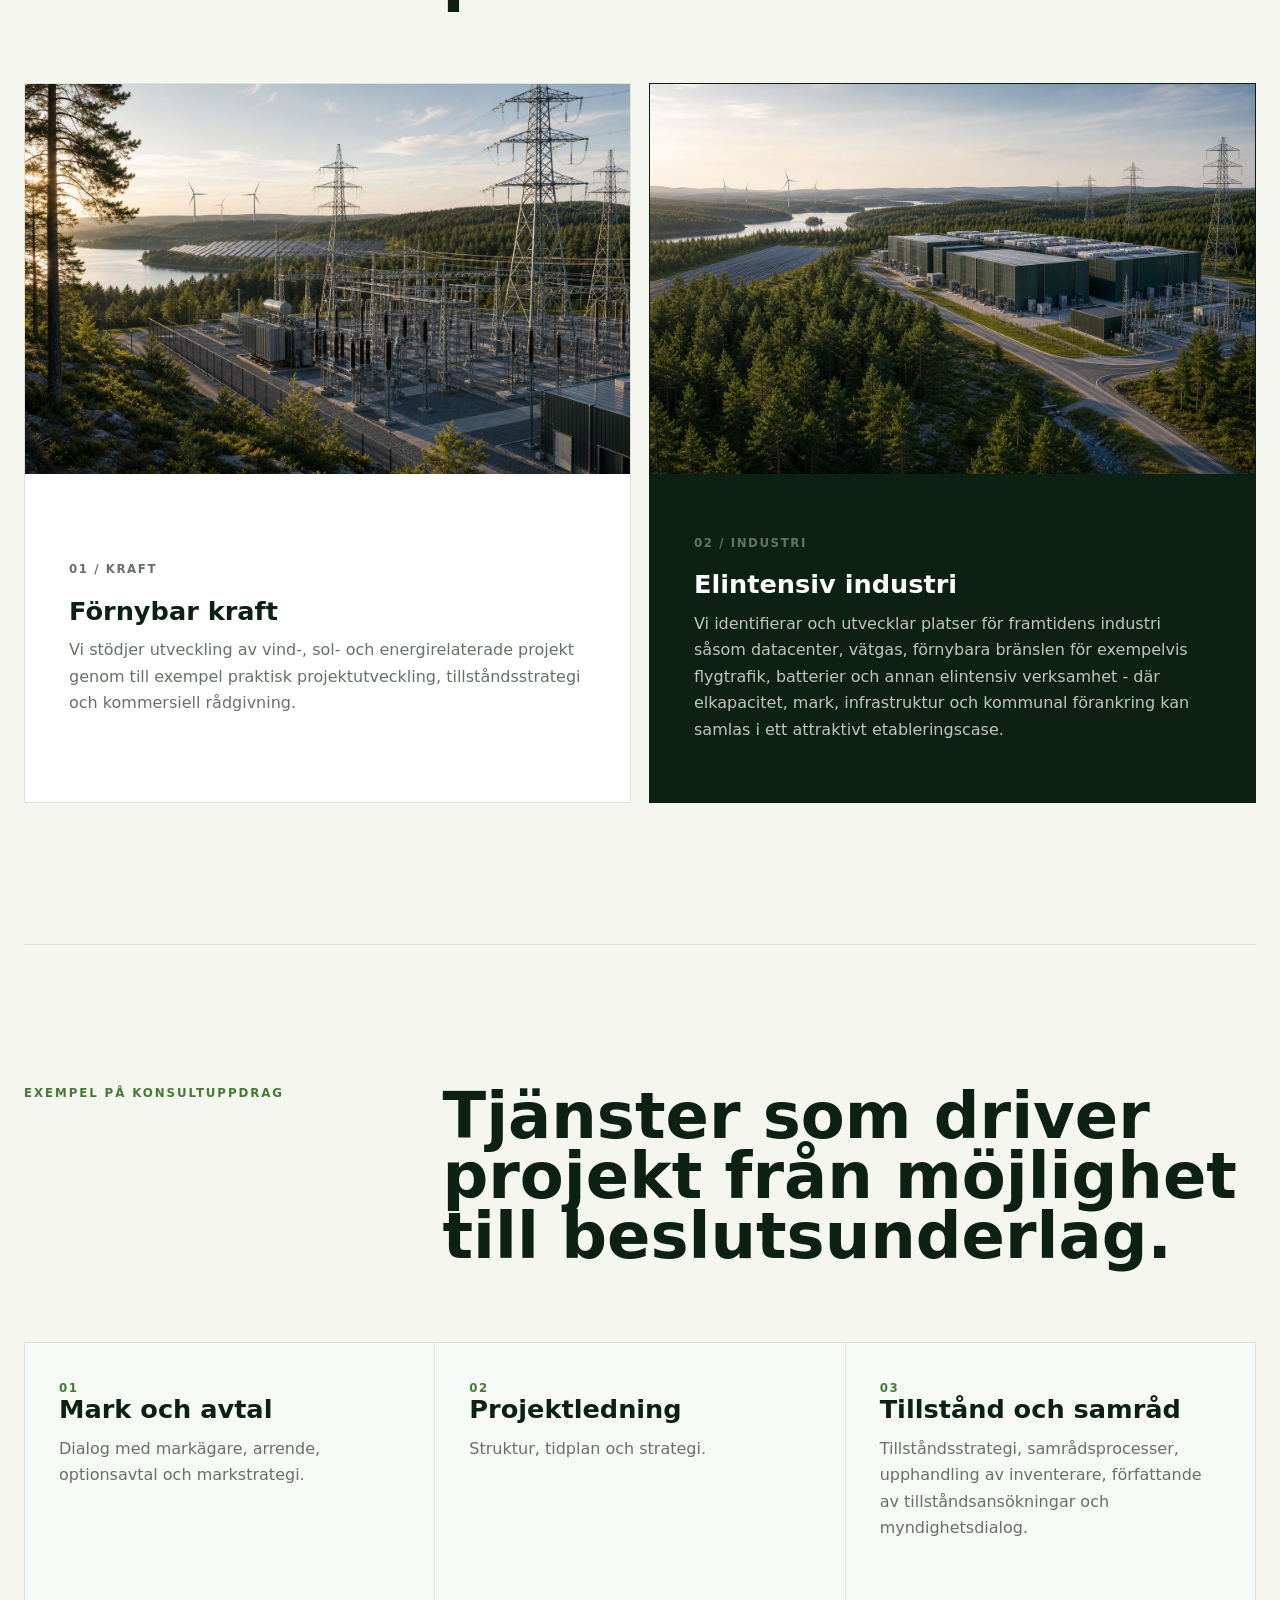
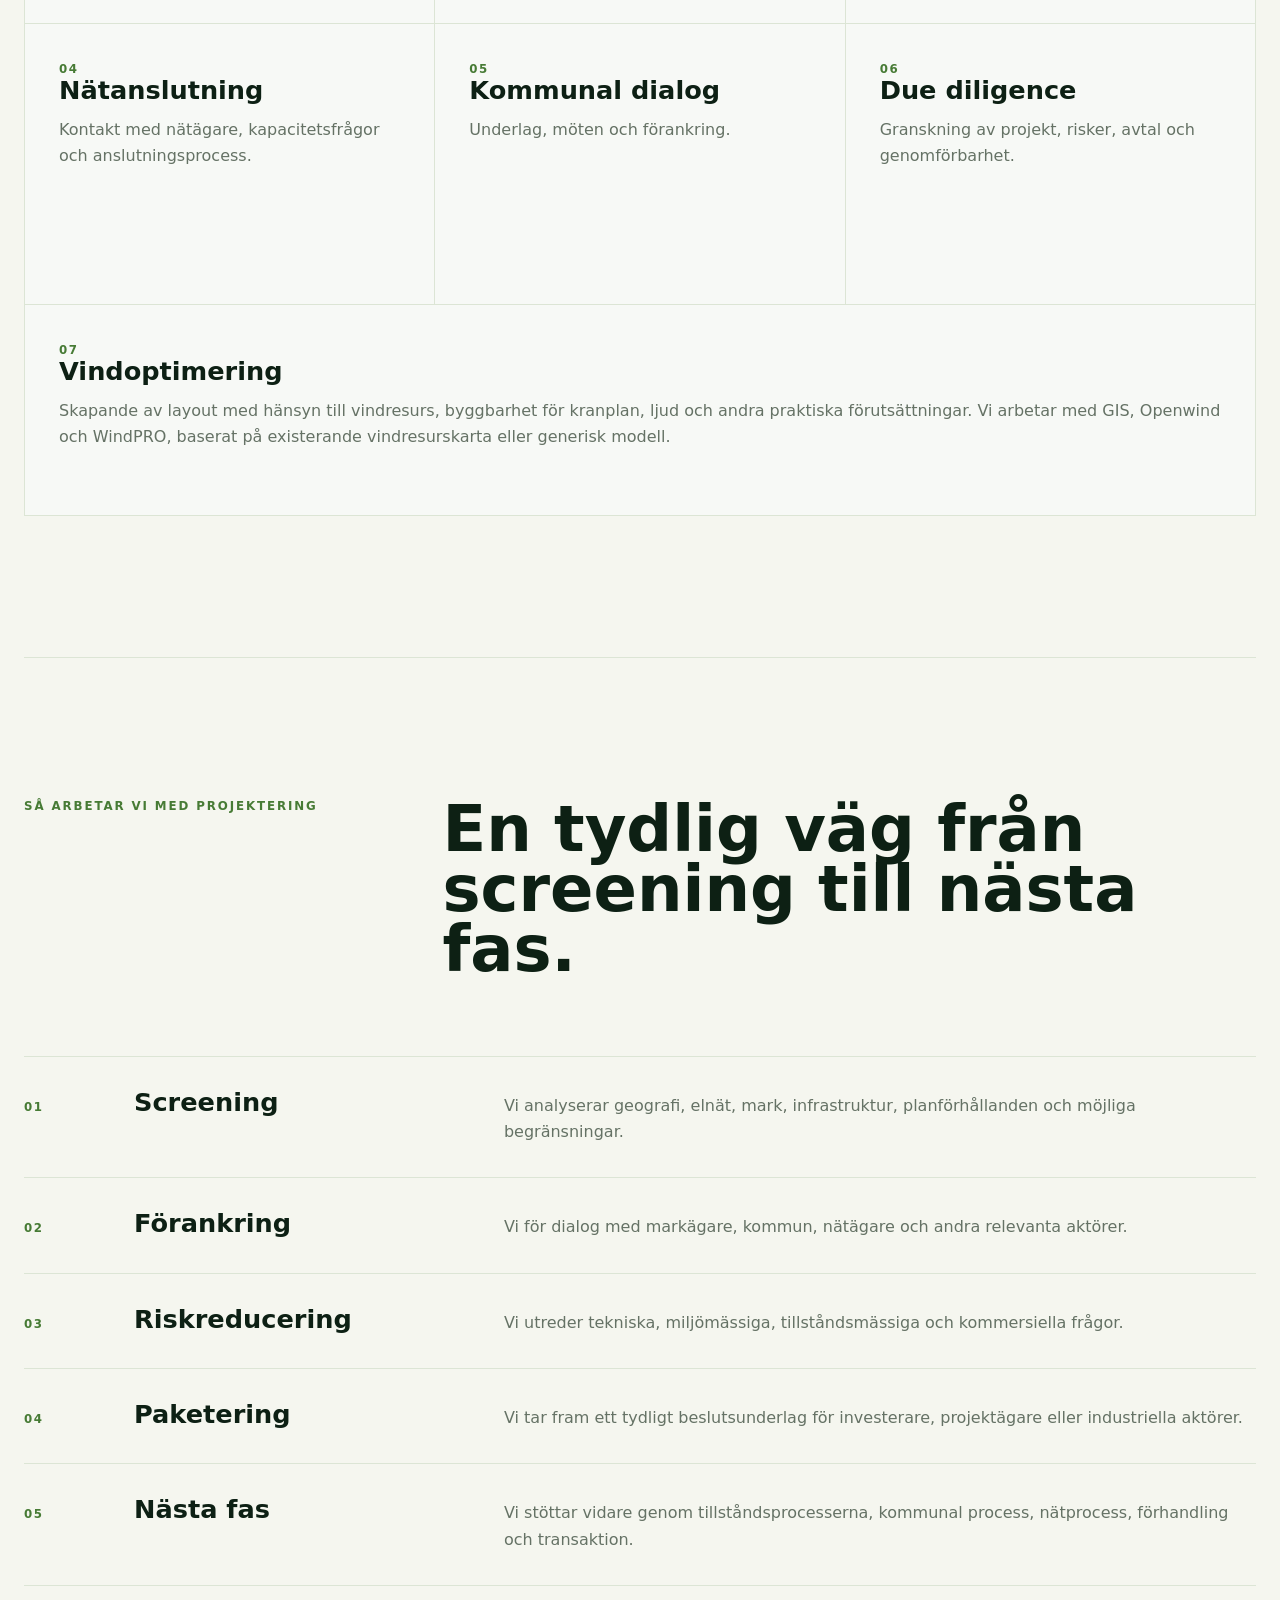
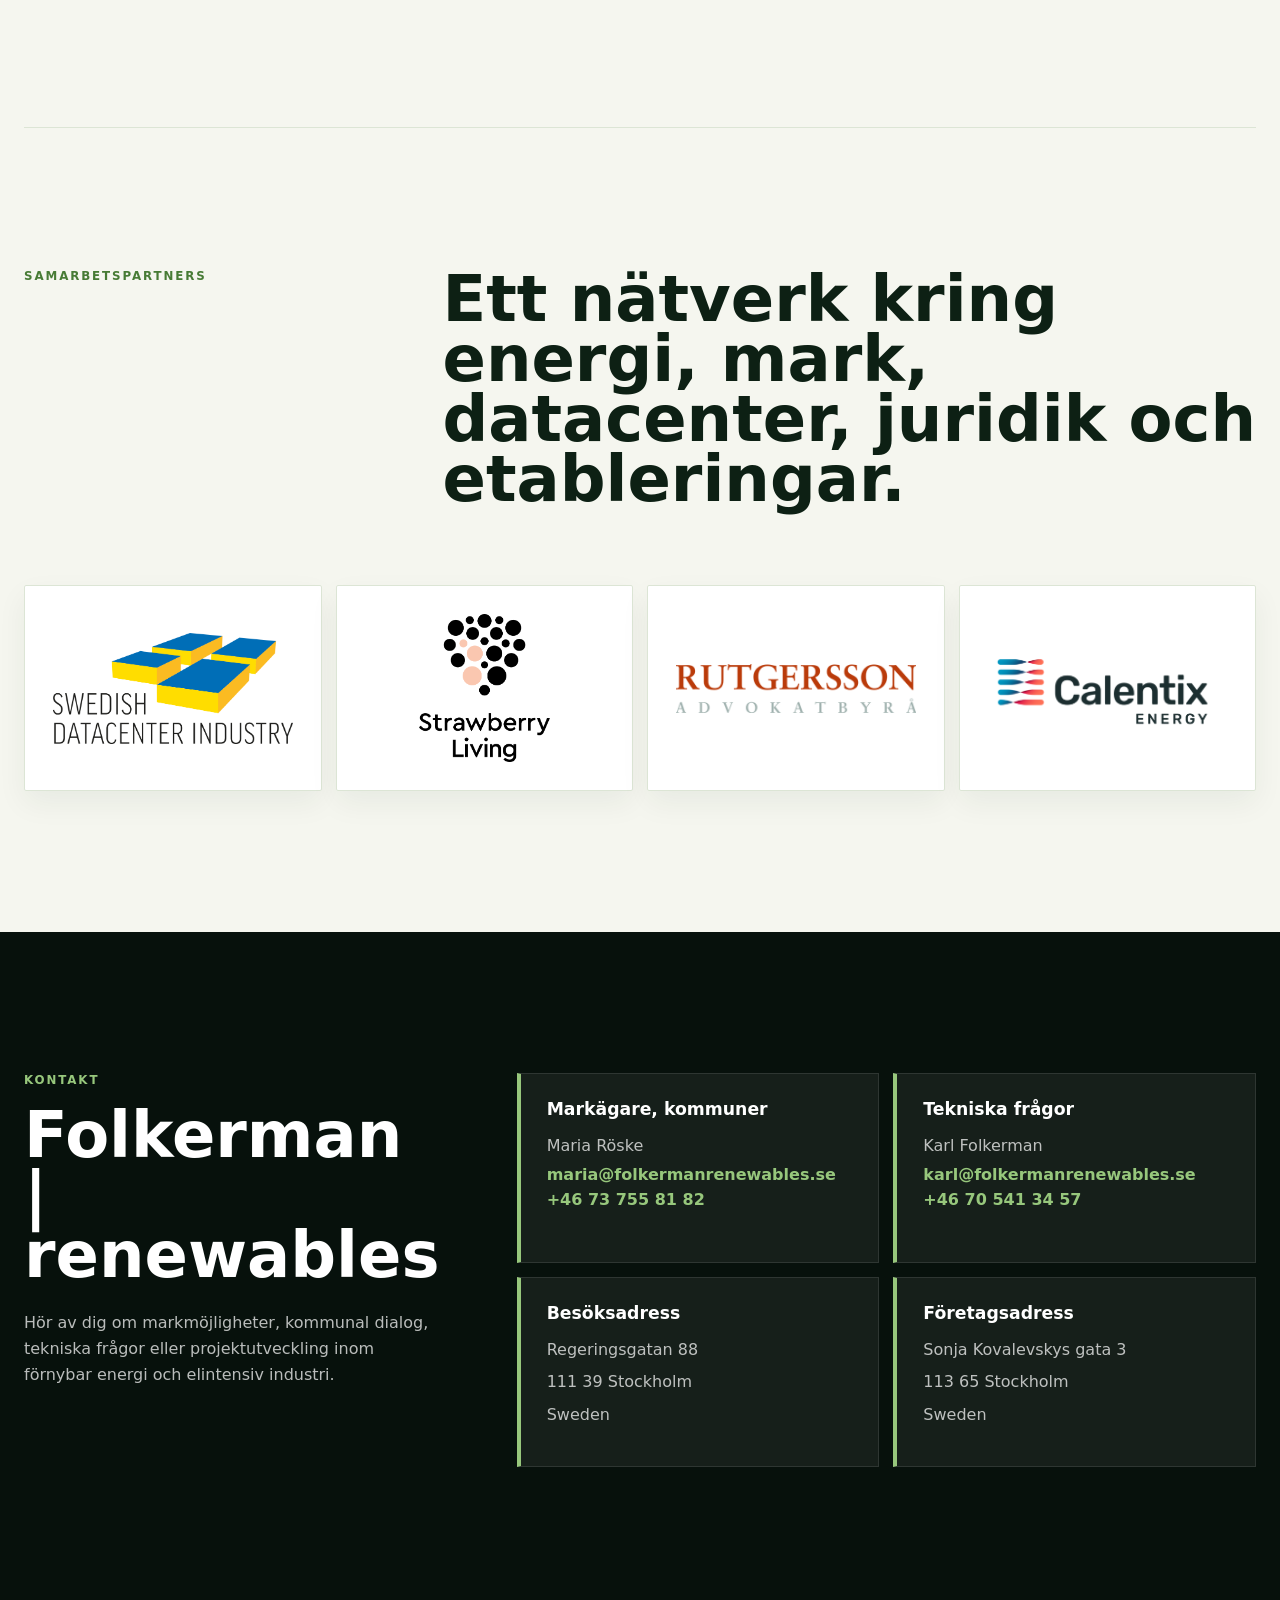
==== commit db4dfbc3: "Add small labels to focus links" ====
--- a/index.html
+++ b/index.html
@@ -188,13 +188,22 @@
 
       <section class="metrics-strip" aria-label="Fokus" data-i18n-attr="aria-label:metrics.aria">
         <article>
-          <a href="#mission" data-i18n="metrics.growth.title">Hållbar tillväxt</a>
+          <a href="#mission">
+            <span data-i18n="metrics.growth.label">Vision</span>
+            <strong data-i18n="metrics.growth.title">Hållbar tillväxt</strong>
+          </a>
         </article>
         <article>
-          <a href="#services" data-i18n="metrics.feasibility.title">Genomförbarhet</a>
+          <a href="#services">
+            <span data-i18n="metrics.feasibility.label">Resultat</span>
+            <strong data-i18n="metrics.feasibility.title">Genomförbarhet</strong>
+          </a>
         </article>
         <article>
-          <a href="#about" data-i18n="metrics.expertise.title">Kompetens</a>
+          <a href="#about">
+            <span data-i18n="metrics.expertise.label">Bidrag</span>
+            <strong data-i18n="metrics.expertise.title">Kompetens</strong>
+          </a>
         </article>
       </section>
 
@@ -452,12 +461,15 @@
           metrics: {
             aria: "Fokus",
             growth: {
+              label: "Vision",
               title: "Hållbar tillväxt"
             },
             feasibility: {
+              label: "Resultat",
               title: "Genomförbarhet"
             },
             expertise: {
+              label: "Bidrag",
               title: "Kompetens"
             }
           },
@@ -586,12 +598,15 @@
           metrics: {
             aria: "Focus",
             growth: {
+              label: "Vision",
               title: "Sustainable growth"
             },
             feasibility: {
+              label: "Outcome",
               title: "Feasibility"
             },
             expertise: {
+              label: "Contribution",
               title: "Expertise"
             }
           },
--- a/styles.css
+++ b/styles.css
@@ -321,16 +321,28 @@
 }
 
 .metrics-strip a {
-  display: inline-flex;
+  display: grid;
+  gap: 8px;
   width: fit-content;
   max-width: 360px;
   color: var(--leaf);
+  text-decoration: none;
+  transition: color 160ms ease, transform 160ms ease;
+}
+
+.metrics-strip a span {
+  color: var(--leaf);
+  font-size: 0.86rem;
+  font-weight: 850;
+  line-height: 1;
+}
+
+.metrics-strip a strong {
+  color: inherit;
   font-size: clamp(2rem, 3.2vw, 3.35rem);
   font-weight: 800;
   letter-spacing: 0;
   line-height: 0.96;
-  text-decoration: none;
-  transition: color 160ms ease, transform 160ms ease;
 }
 
 .metrics-strip a:hover {
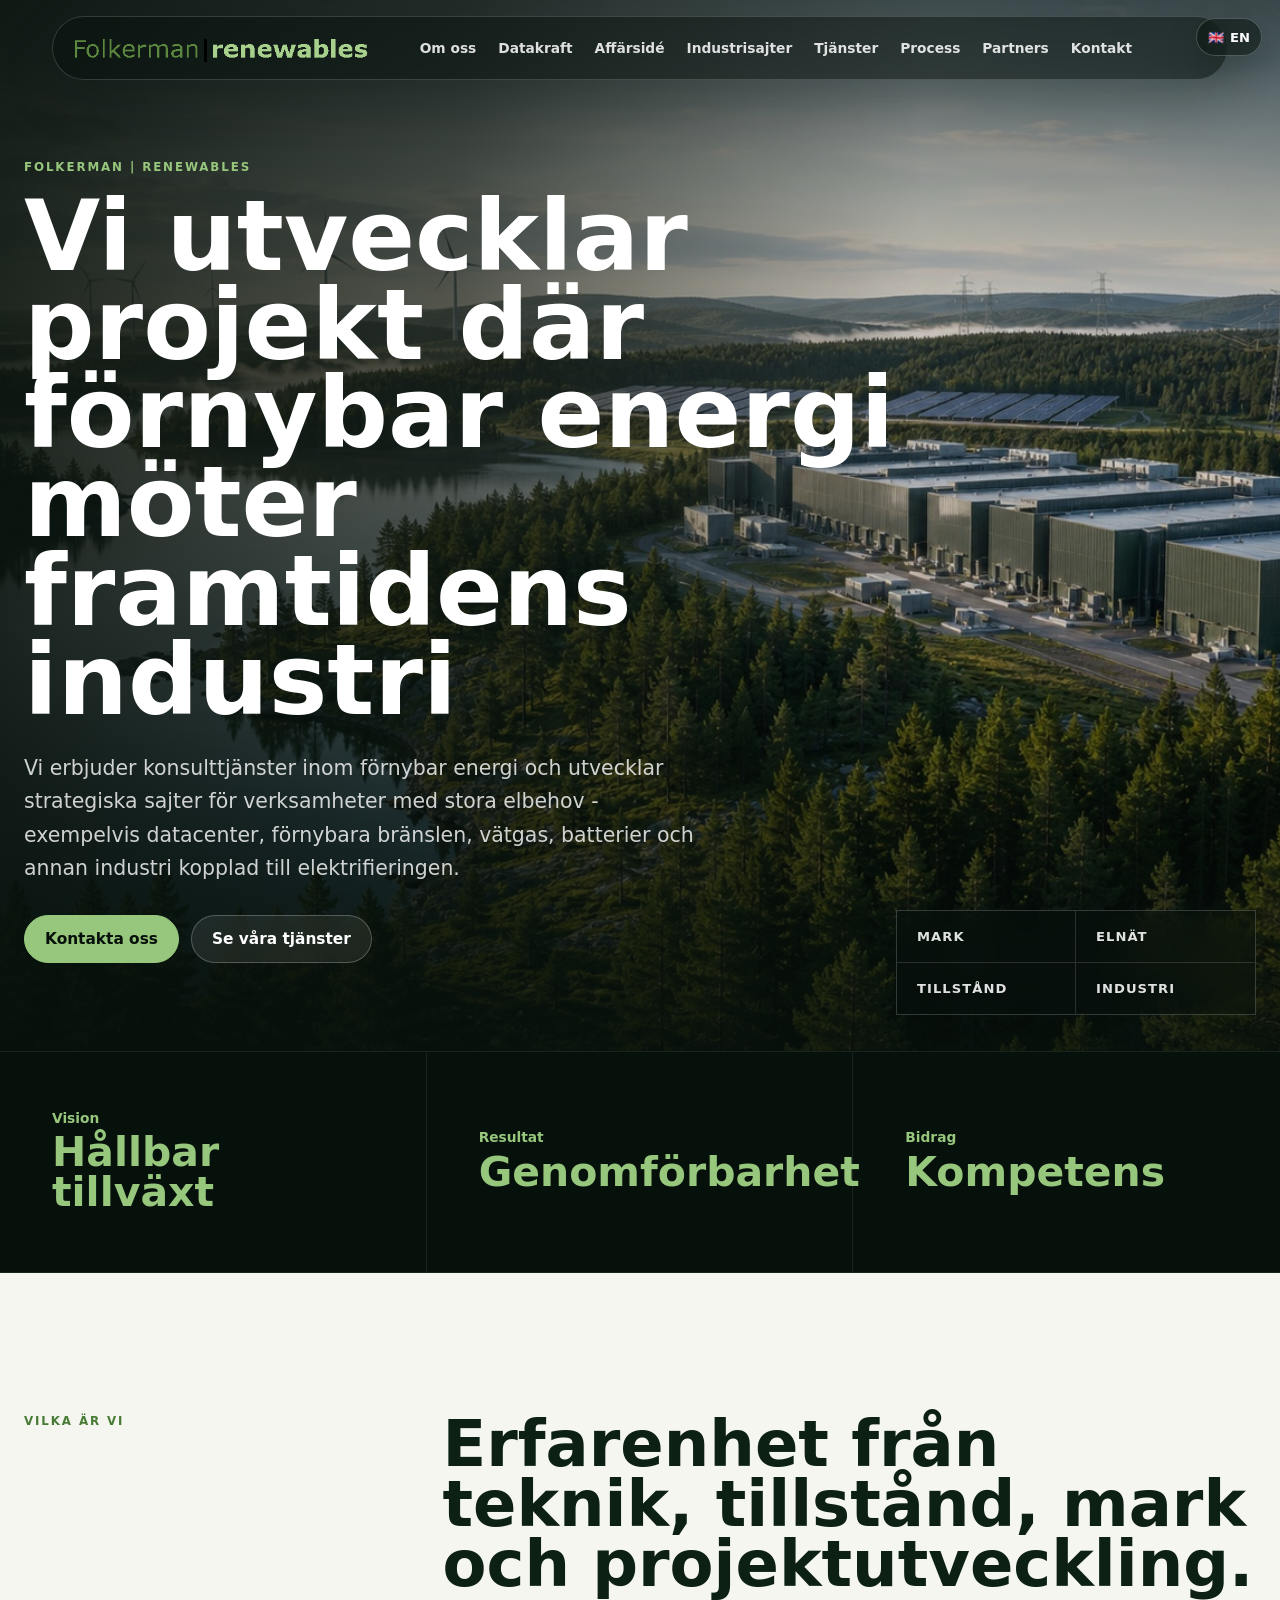
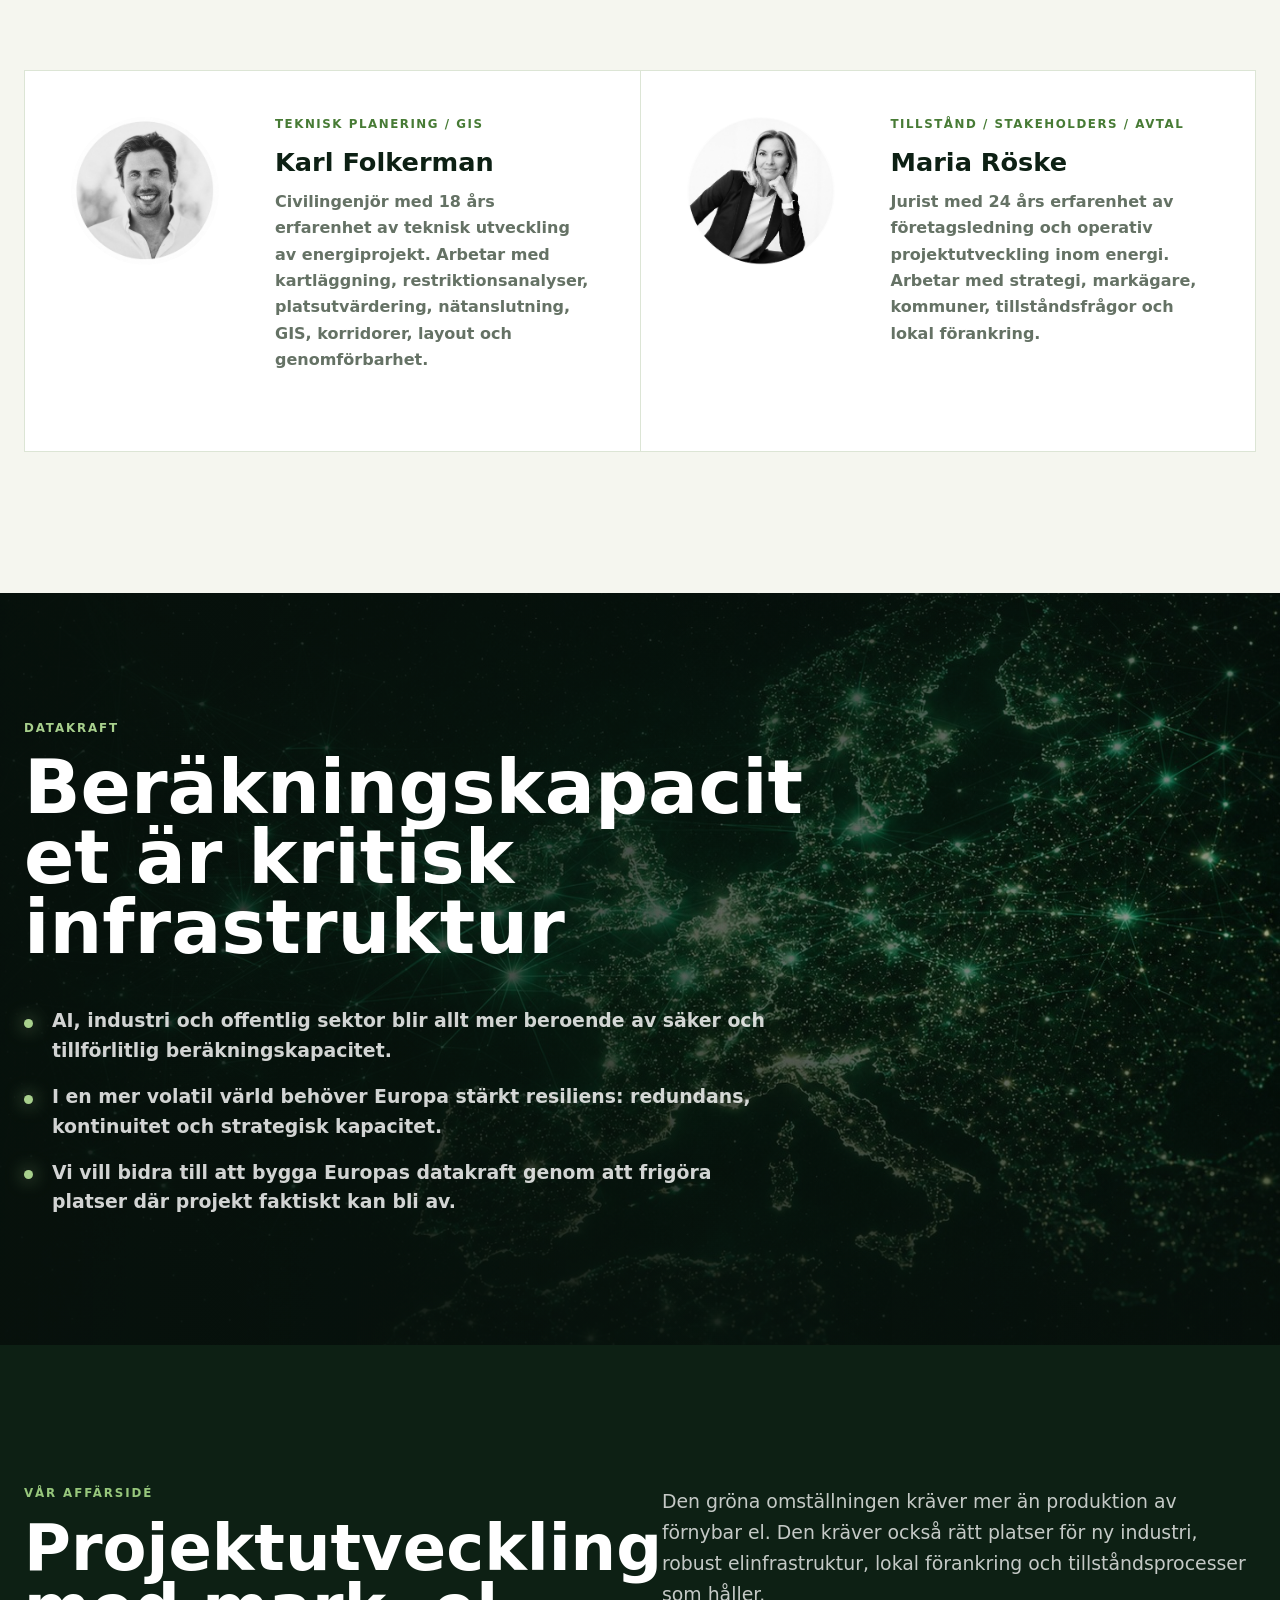
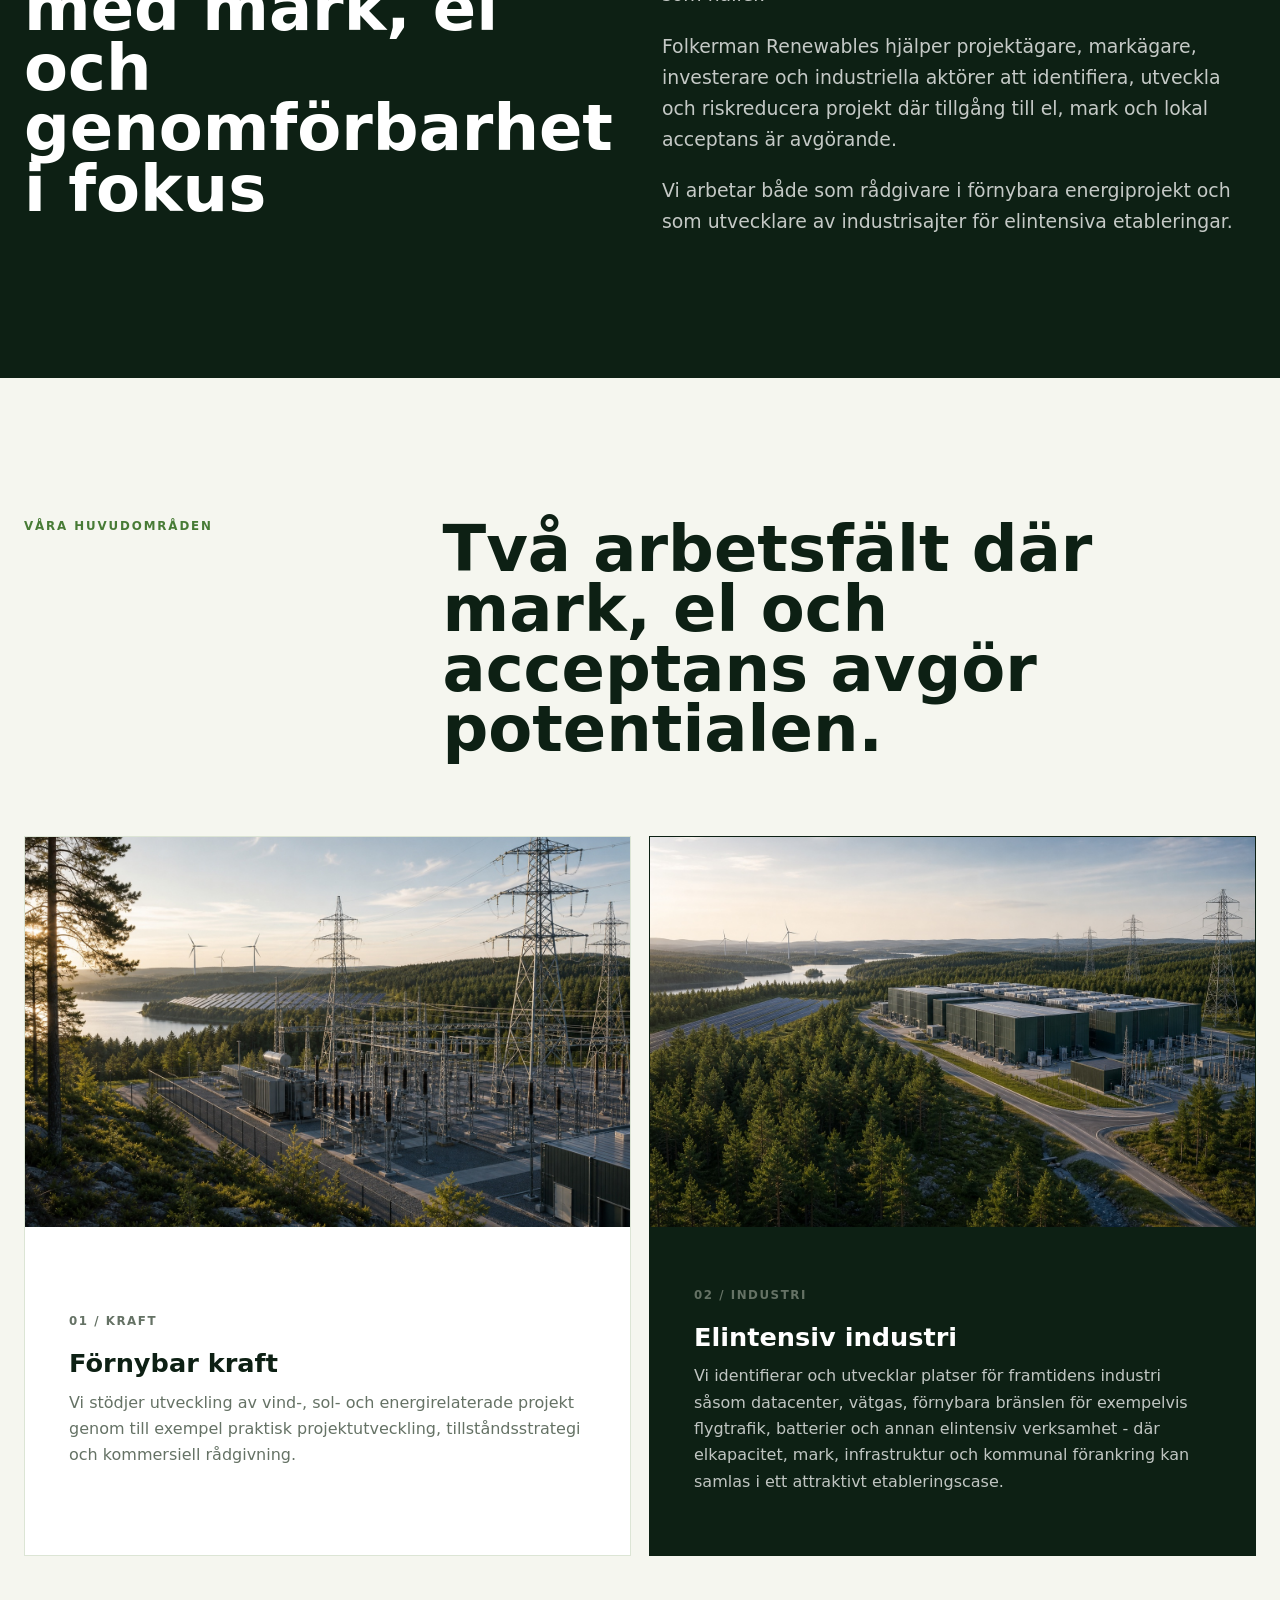
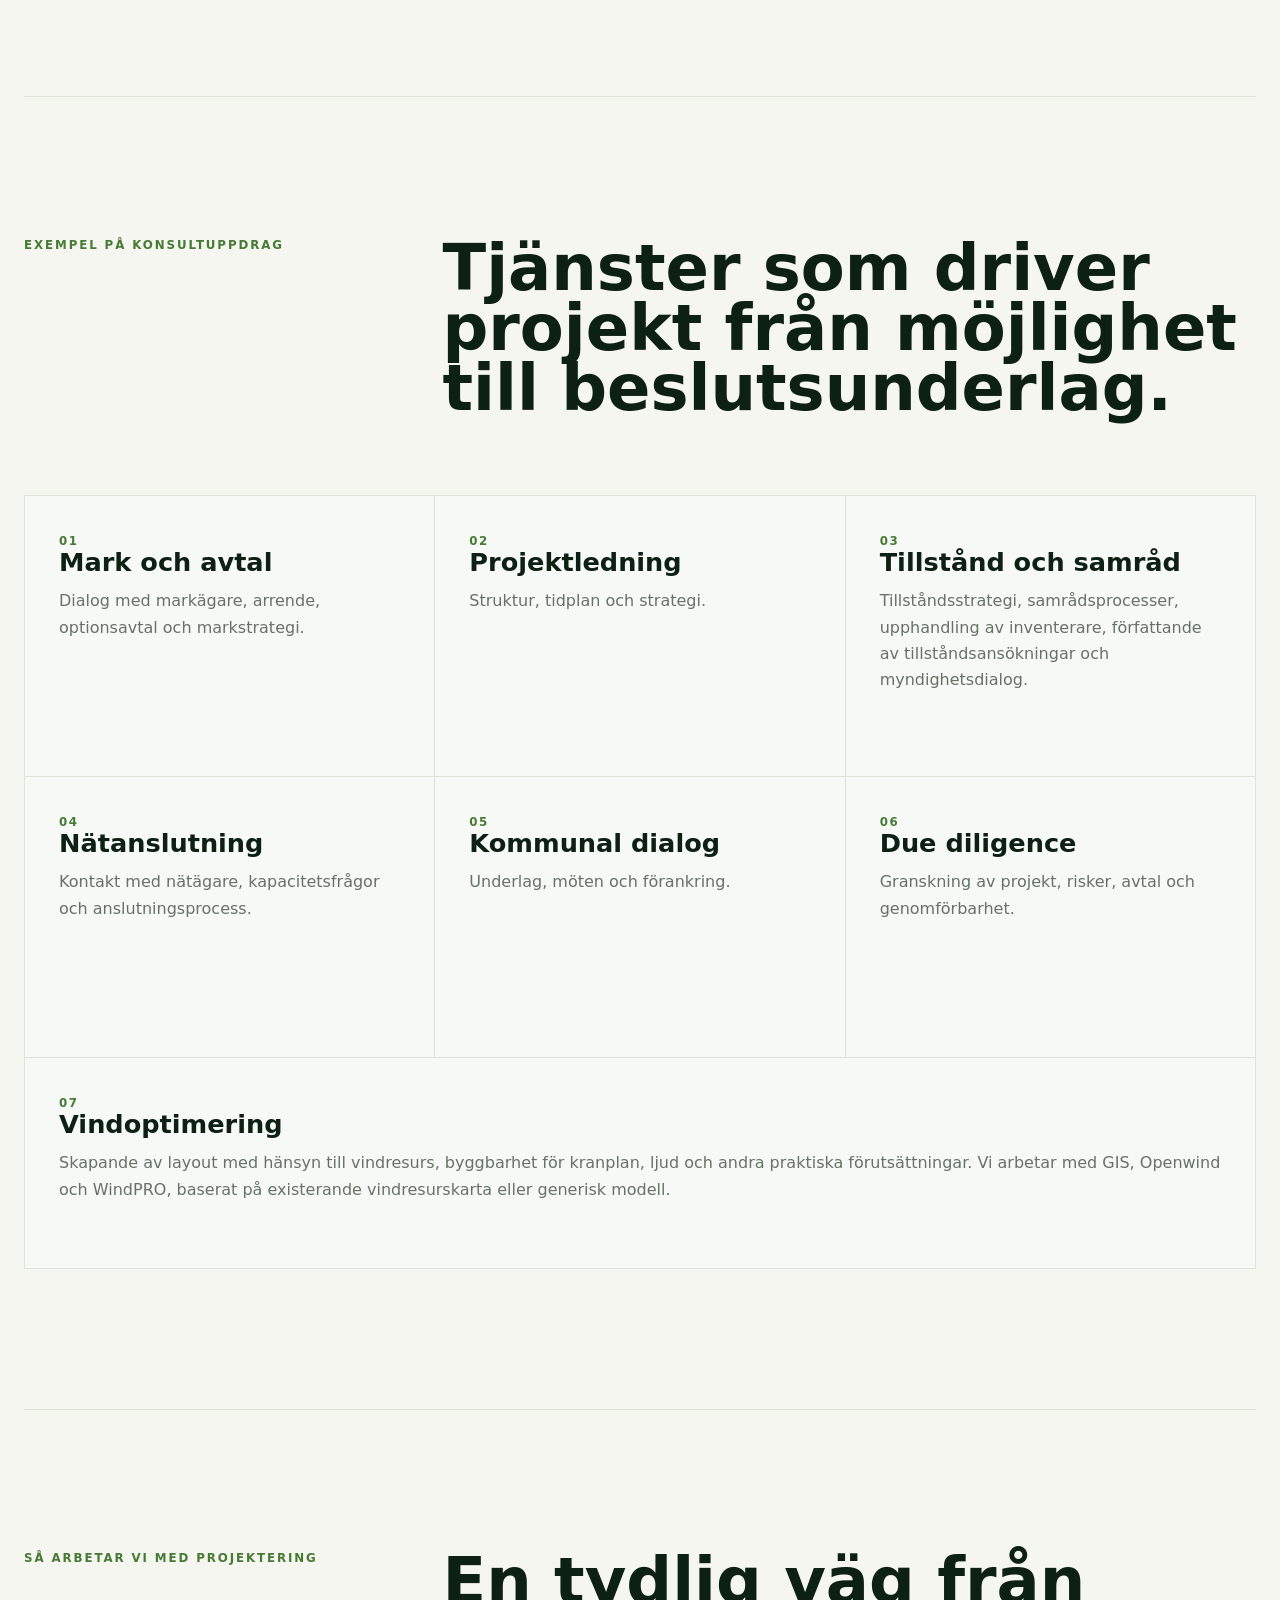
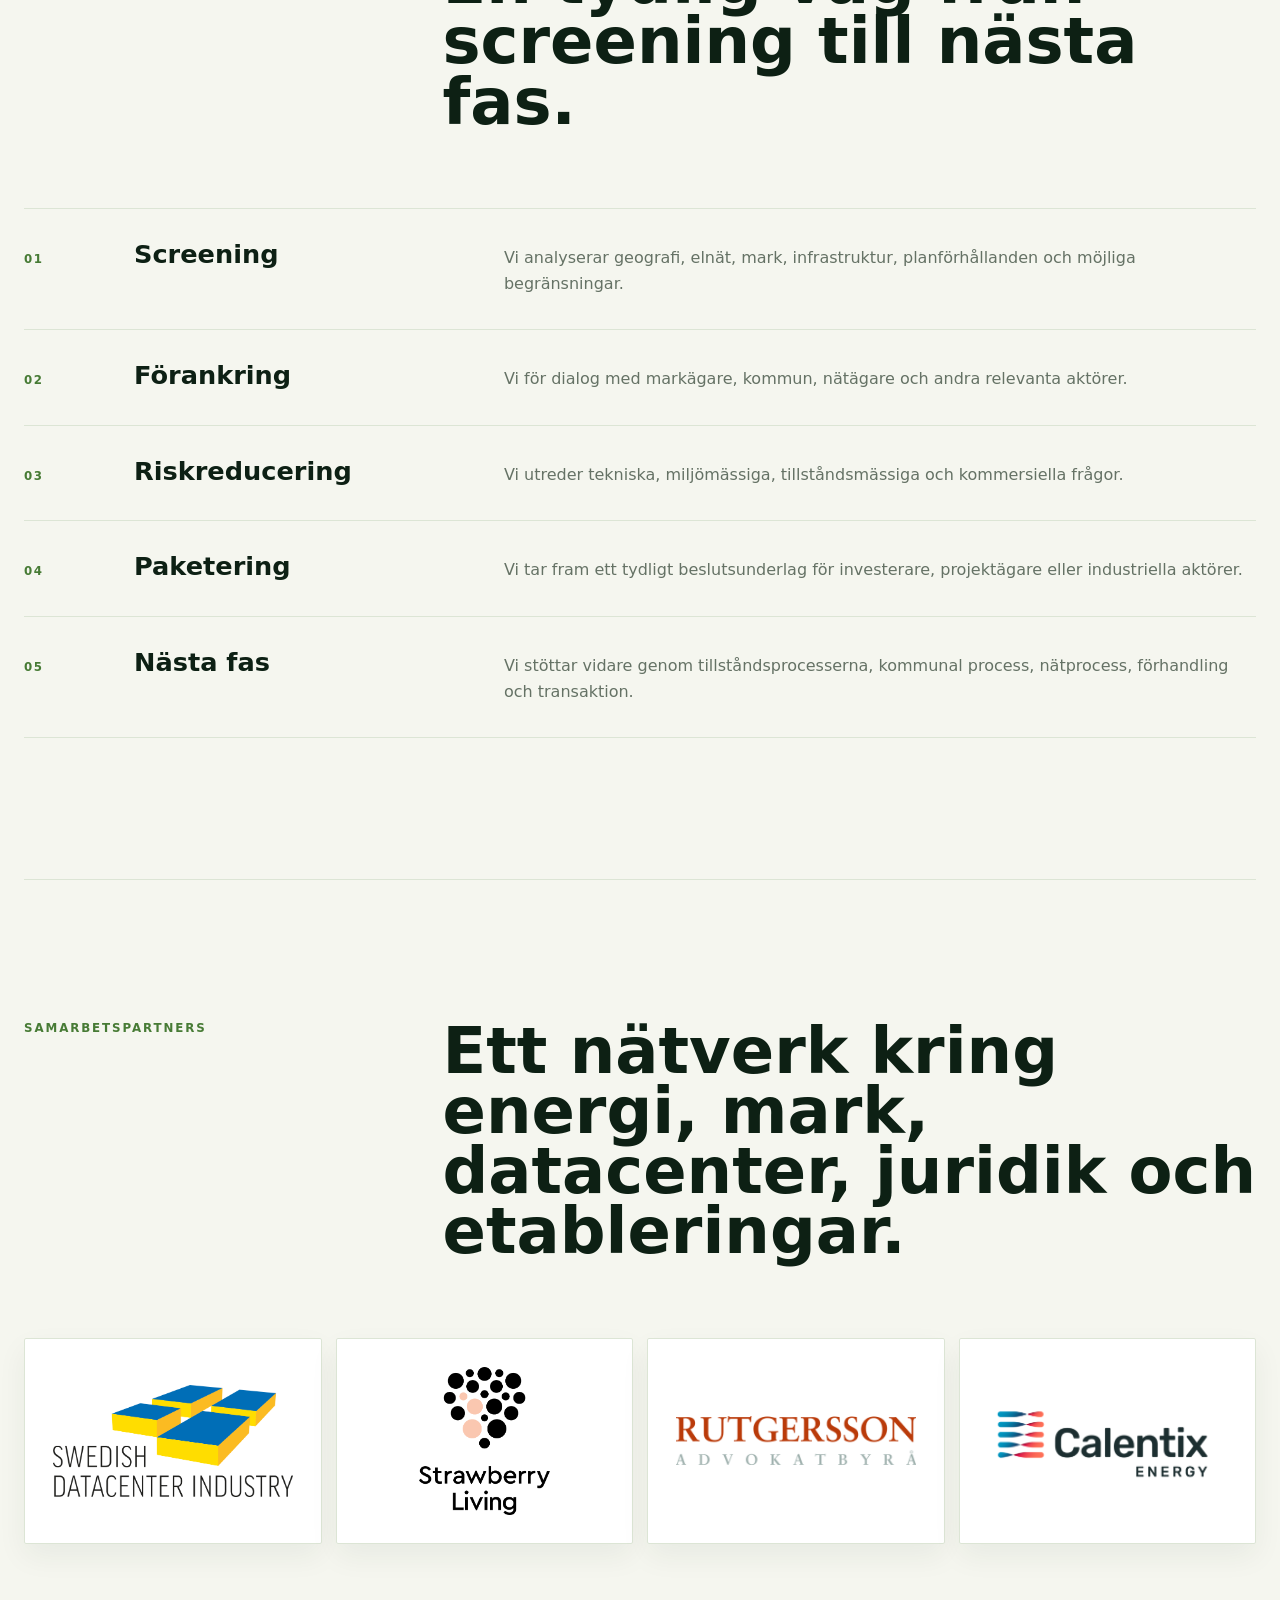
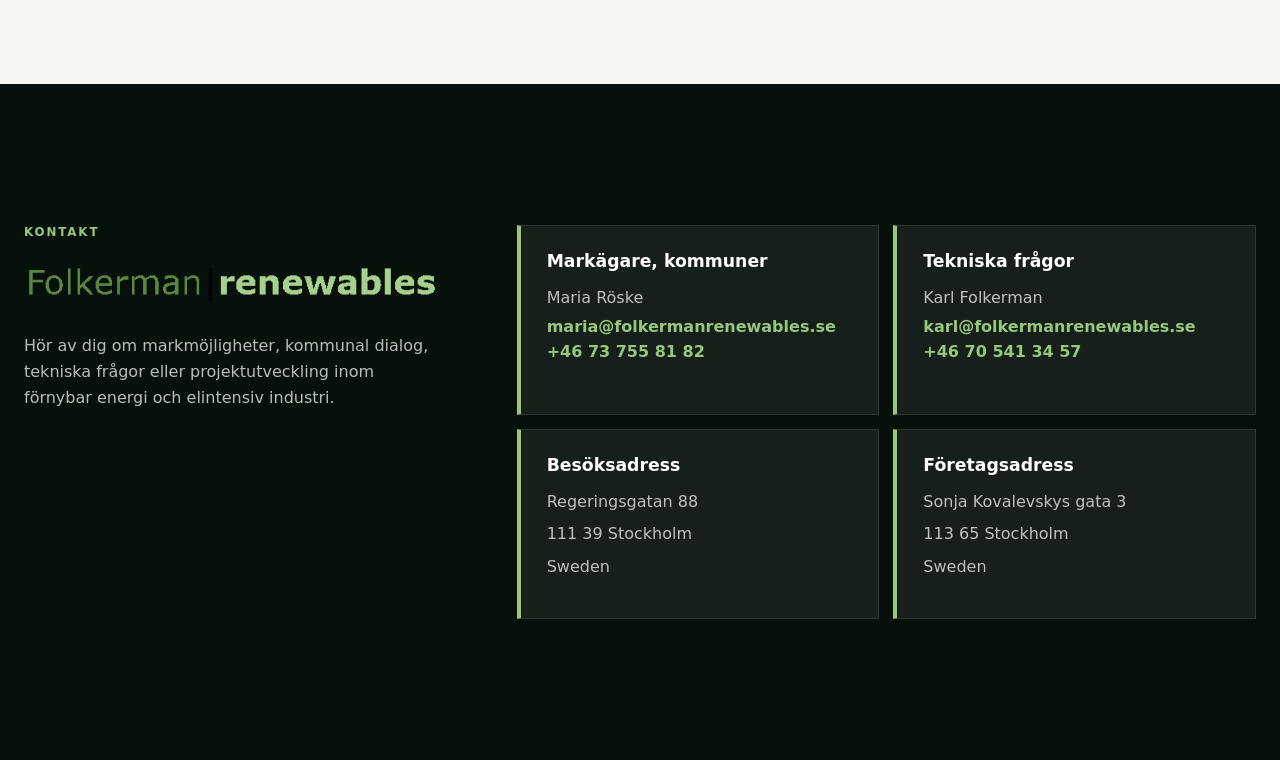
==== commit c831de64: "Add compute capacity section and updated logo" ====
--- a/index.html
+++ b/index.html
@@ -42,7 +42,7 @@
     <link rel="icon" href="./favicon.svg?v=20260522" type="image/svg+xml">
     <link rel="shortcut icon" href="./favicon.svg?v=20260522" type="image/svg+xml">
     <link rel="preload" href="./assets/folkerman-generated-hero.jpg?v=20260528-rune" as="image">
-    <link rel="stylesheet" href="./styles.css?v=20260528-rune">
+    <link rel="stylesheet" href="./styles.css?v=20260529-compute">
     <script type="application/ld+json">
       {
         "@context": "https://schema.org",
@@ -143,12 +143,11 @@
 
     <header class="site-header">
       <a class="brand" href="#top" aria-label="Folkerman renewables start">
-        <span class="brand-main">Folkerman</span>
-        <span class="brand-divider">|</span>
-        <span class="brand-sub">renewables</span>
+        <img class="brand-image" src="./assets/folkerman-logo2.png?v=20260529" alt="Folkerman renewables">
       </a>
       <nav class="site-nav" aria-label="Primär navigering" data-i18n-attr="aria-label:nav.aria">
         <a href="#about" data-i18n="nav.about">Om oss</a>
+        <a href="#compute" data-i18n="nav.compute">Datakraft</a>
         <a href="#mission" data-i18n="nav.mission">Affärsidé</a>
         <a href="#industry-sites" data-i18n="nav.industry">Industrisajter</a>
         <a href="#services" data-i18n="nav.services">Tjänster</a>
@@ -171,7 +170,7 @@
           <p class="eyebrow hero-eyebrow" data-i18n="hero.eyebrow">Folkerman | renewables</p>
           <h1 id="hero-title" data-i18n="hero.title">Vi utvecklar projekt där förnybar energi möter framtidens industri</h1>
           <p class="hero-text" data-i18n="hero.text">
-            Vi erbjuder konsulttjänster inom förnybar energi och utvecklar strategiska sajter för verksamheter med stora elbehov - exempelvis datacenter, förnybara bränslen, vätgas, batterier och annan industri kopplad till elektrifieringen.
+            Vi utvecklar strategiska sajter för verksamheter med stora elbehov - exempelvis datacenter och förnybara bränslen. Vi arbetar även med utveckling av förnybar energi.
           </p>
           <div class="hero-actions" aria-label="Huvudalternativ" data-i18n-attr="aria-label:hero.actionsAria">
             <a class="button primary" href="#contact" data-i18n="hero.primaryCta">Kontakta oss</a>
@@ -210,7 +209,7 @@
       <section class="section team-section" id="about" aria-labelledby="team-title">
         <div class="section-kicker">
           <p class="eyebrow" data-i18n="team.eyebrow">Vilka är vi</p>
-          <h2 id="team-title" data-i18n="team.title">Erfarenhet från teknik, tillstånd, mark och projektutveckling.</h2>
+          <h2 id="team-title" data-i18n="team.title">Lång erfarenhet inom teknisk planering, tillstånd, mark- och projektutveckling.</h2>
         </div>
         <div class="profile-grid">
           <article class="profile-card">
@@ -219,7 +218,7 @@
               <p class="profile-role" data-i18n="team.karl.role">Teknisk planering / GIS</p>
               <h3>Karl Folkerman</h3>
               <p data-i18n="team.karl.text">
-                Civilingenjör med 18 års erfarenhet av teknisk utveckling av energiprojekt. Arbetar med kartläggning, restriktionsanalyser, platsutvärdering, nätanslutning, GIS, korridorer, layout och genomförbarhet.
+                Civilingenjör med 18 års erfarenhet av teknisk utveckling av energiprojekt. Arbetar med teknisk planering, kartläggning, restriktionsanalyser, platsutvärdering, nätanslutning, GIS, energioptimering och genomförbarhet.
               </p>
             </div>
           </article>
@@ -234,6 +233,25 @@
               </p>
             </div>
           </article>
+        </div>
+      </section>
+
+      <section class="compute-section" id="compute" aria-labelledby="compute-title">
+        <img
+          class="compute-image"
+          src="./assets/compute-capacity-europe.jpg?v=20260529"
+          alt="Grön visualisering av Europas digitala infrastruktur och datakapacitet"
+          data-i18n-attr="alt:compute.imageAlt"
+        >
+        <div class="compute-overlay"></div>
+        <div class="compute-content">
+          <p class="eyebrow" data-i18n="compute.eyebrow">Datakraft</p>
+          <h2 id="compute-title" data-i18n="compute.title">Beräkningskapacitet är kritisk infrastruktur</h2>
+          <ul class="compute-list">
+            <li data-i18n="compute.point1">AI, industri och offentlig sektor blir allt mer beroende av säker och tillförlitlig beräkningskapacitet.</li>
+            <li data-i18n="compute.point2">I en mer volatil värld behöver Europa stärkt resiliens: redundans, kontinuitet och strategisk kapacitet.</li>
+            <li data-i18n="compute.point3">Vi vill bidra till att bygga Europas datakraft genom att frigöra platser där projekt faktiskt kan bli av.</li>
+          </ul>
         </div>
       </section>
 
@@ -260,7 +278,7 @@
       <section class="section focus-section" id="industry-sites" aria-labelledby="focus-title">
         <div class="section-kicker">
           <p class="eyebrow" data-i18n="focus.eyebrow">Våra huvudområden</p>
-          <h2 id="focus-title" data-i18n="focus.title">Två arbetsfält där mark, el och acceptans avgör potentialen.</h2>
+          <h2 id="focus-title" data-i18n="focus.title">Två arbetsfält där mark, el och acceptans är avgörande.</h2>
         </div>
         <div class="feature-grid">
           <article class="feature-card">
@@ -325,7 +343,7 @@
           </article>
           <article class="service-card service-card-wide">
             <span>07</span>
-            <h3 data-i18n="services.wind.title">Vindoptimering</h3>
+            <h3 data-i18n="services.wind.title">Parkoptimering</h3>
             <p data-i18n="services.wind.text">Skapande av layout med hänsyn till vindresurs, byggbarhet för kranplan, ljud och andra praktiska förutsättningar. Vi arbetar med GIS, Openwind och WindPRO, baserat på existerande vindresurskarta eller generisk modell.</p>
           </article>
         </div>
@@ -334,7 +352,7 @@
       <section class="process-section" id="process" aria-labelledby="process-title">
         <div class="section-kicker">
           <p class="eyebrow" data-i18n="process.eyebrow">Så arbetar vi med projektering</p>
-          <h2 id="process-title" data-i18n="process.title">En tydlig väg från screening till nästa fas.</h2>
+          <h2 id="process-title" data-i18n="process.title">En tydlig väg från screening till genomförande.</h2>
         </div>
         <div class="process-list">
           <article>
@@ -359,7 +377,7 @@
           </article>
           <article>
             <span>05</span>
-            <h3 data-i18n="process.step5.title">Nästa fas</h3>
+            <h3 data-i18n="process.step5.title">Genomförande</h3>
             <p data-i18n="process.step5.text">Vi stöttar vidare genom tillståndsprocesserna, kommunal process, nätprocess, förhandling och transaktion.</p>
           </article>
         </div>
@@ -389,7 +407,9 @@
       <section class="contact-section" id="contact" aria-labelledby="contact-title">
         <div>
           <p class="eyebrow" data-i18n="contact.eyebrow">Kontakt</p>
-          <h2 id="contact-title">Folkerman | renewables</h2>
+          <h2 class="brand-lockup contact-logo" id="contact-title" aria-label="Folkerman renewables">
+            <img class="brand-image" src="./assets/folkerman-logo2.png?v=20260529" alt="Folkerman renewables">
+          </h2>
           <p class="contact-copy" data-i18n="contact.text">
             Hör av dig om markmöjligheter, kommunal dialog, tekniska frågor eller projektutveckling inom förnybar energi och elintensiv industri.
           </p>
@@ -436,6 +456,7 @@
           nav: {
             aria: "Primär navigering",
             about: "Om oss",
+            compute: "Datakraft",
             mission: "Affärsidé",
             industry: "Industrisajter",
             services: "Tjänster",
@@ -487,6 +508,17 @@
                 "Jurist med 24 års erfarenhet av företagsledning och operativ projektutveckling inom energi. Arbetar med strategi, markägare, kommuner, tillståndsfrågor och lokal förankring."
             }
           },
+          compute: {
+            eyebrow: "Datakraft",
+            title: "Beräkningskapacitet är kritisk infrastruktur",
+            point1:
+              "AI, industri och offentlig sektor blir allt mer beroende av säker och tillförlitlig beräkningskapacitet.",
+            point2:
+              "I en mer volatil värld behöver Europa stärkt resiliens: redundans, kontinuitet och strategisk kapacitet.",
+            point3:
+              "Vi vill bidra till att bygga Europas datakraft genom att frigöra platser där projekt faktiskt kan bli av.",
+            imageAlt: "Grön visualisering av Europas digitala infrastruktur och datakapacitet"
+          },
           mission: {
             eyebrow: "Vår affärsidé",
             title: "Projektutveckling med mark, el och genomförbarhet i fokus",
@@ -573,6 +605,7 @@
           nav: {
             aria: "Primary navigation",
             about: "About",
+            compute: "Data power",
             mission: "Business idea",
             industry: "Industrial sites",
             services: "Services",
@@ -623,6 +656,17 @@
               text:
                 "Lawyer with 24 years of experience in company management and operational project development within energy. Works with strategy, landowners, municipalities, permitting and local anchoring."
             }
+          },
+          compute: {
+            eyebrow: "Data power",
+            title: "Compute capacity is critical infrastructure",
+            point1:
+              "AI, industry and the public sector are increasingly dependent on secure and reliable compute capacity.",
+            point2:
+              "In a more volatile world, Europe needs stronger resilience: redundancy, continuity and strategic capacity.",
+            point3:
+              "We want to help build Europe's data power by unlocking sites where projects can actually be realized.",
+            imageAlt: "Green visualization of Europe's digital infrastructure and data capacity"
           },
           mission: {
             eyebrow: "Our business idea",
--- a/styles.css
+++ b/styles.css
@@ -12,6 +12,9 @@
   --white: #ffffff;
   --silver: #c9d2c7;
   --shadow: 0 26px 70px rgba(7, 17, 12, 0.18);
+  --logo-dark: #5b873f;
+  --logo-light: #a8d08d;
+  --logo-divider: #050505;
 }
 
 * {
@@ -106,29 +109,40 @@
 
 .brand {
   display: inline-flex;
-  align-items: baseline;
+  align-items: center;
   gap: 7px;
   text-decoration: none;
   white-space: nowrap;
 }
 
+.brand-image {
+  width: clamp(220px, 25vw, 300px);
+  height: auto;
+}
+
 .brand-main {
-  color: #eff6eb;
+  color: var(--logo-dark);
   font-family: Georgia, "Times New Roman", serif;
   font-size: clamp(1.3rem, 2.3vw, 1.85rem);
   font-weight: 700;
 }
 
 .brand-divider {
-  color: rgba(255, 255, 255, 0.72);
+  color: var(--logo-divider);
   font-size: clamp(1.2rem, 2vw, 1.7rem);
   font-weight: 800;
 }
 
 .brand-sub {
-  color: var(--leaf);
+  color: var(--logo-light);
   font-size: clamp(1.22rem, 2vw, 1.72rem);
   font-weight: 650;
+}
+
+.brand-lockup {
+  display: inline-flex;
+  align-items: baseline;
+  gap: 7px;
 }
 
 .site-nav {
@@ -364,6 +378,7 @@
 .process-section,
 .partners-section,
 .contact-section,
+.compute-section,
 .mission-section {
   scroll-margin-top: 110px;
 }
@@ -440,6 +455,85 @@
 .profile-body p:not(.profile-role) {
   margin-bottom: 0;
   font-weight: 560;
+}
+
+.compute-section {
+  position: relative;
+  min-height: 620px;
+  overflow: hidden;
+  color: var(--white);
+  background: var(--deep);
+}
+
+.compute-image,
+.compute-overlay {
+  position: absolute;
+  inset: 0;
+  width: 100%;
+  height: 100%;
+}
+
+.compute-image {
+  object-fit: cover;
+}
+
+.compute-overlay {
+  background:
+    linear-gradient(90deg, rgba(7, 17, 12, 0.88) 0%, rgba(7, 17, 12, 0.66) 48%, rgba(7, 17, 12, 0.28) 100%),
+    linear-gradient(0deg, rgba(7, 17, 12, 0.82) 0%, rgba(7, 17, 12, 0.12) 52%, rgba(7, 17, 12, 0.48) 100%);
+}
+
+.compute-content {
+  position: relative;
+  z-index: 1;
+  display: grid;
+  align-content: center;
+  min-height: inherit;
+  width: min(100% - 48px, 1240px);
+  margin: 0 auto;
+  padding: clamp(84px, 10vw, 132px) 0;
+}
+
+.compute-section .eyebrow {
+  color: var(--logo-light);
+}
+
+.compute-section h2 {
+  max-width: 820px;
+  color: var(--white);
+  font-size: clamp(2.55rem, 5.8vw, 6.2rem);
+  overflow-wrap: anywhere;
+  hyphens: auto;
+}
+
+.compute-list {
+  display: grid;
+  gap: 16px;
+  max-width: 760px;
+  margin: clamp(28px, 4vw, 44px) 0 0;
+  padding: 0;
+  list-style: none;
+}
+
+.compute-list li {
+  position: relative;
+  padding-left: 28px;
+  color: rgba(255, 255, 255, 0.82);
+  font-size: clamp(1.02rem, 1.5vw, 1.18rem);
+  font-weight: 620;
+  line-height: 1.58;
+}
+
+.compute-list li::before {
+  position: absolute;
+  top: 0.68em;
+  left: 0;
+  width: 9px;
+  height: 9px;
+  border-radius: 50%;
+  content: "";
+  background: var(--logo-light);
+  box-shadow: 0 0 18px rgba(168, 208, 141, 0.8);
 }
 
 .mission-section {
@@ -631,6 +725,14 @@
   color: var(--white);
 }
 
+.contact-logo {
+  color: inherit;
+}
+
+.contact-logo .brand-image {
+  width: min(100%, 460px);
+}
+
 .contact-section .eyebrow {
   color: var(--leaf);
 }
@@ -725,6 +827,10 @@
     grid-template-columns: 132px 1fr;
   }
 
+  .compute-section {
+    min-height: auto;
+  }
+
   .service-grid,
   .partner-grid {
     grid-template-columns: repeat(2, minmax(0, 1fr));
@@ -749,6 +855,10 @@
     padding-right: 74px;
   }
 
+  .brand-image {
+    width: min(100%, 238px);
+  }
+
   .site-nav {
     gap: 4px 14px;
   }
@@ -810,6 +920,15 @@
     height: 112px;
   }
 
+  .compute-content {
+    width: min(100% - 32px, 1240px);
+    padding: 78px 0;
+  }
+
+  .compute-section h2 {
+    font-size: clamp(2rem, 10vw, 3.45rem);
+  }
+
   .feature-card {
     min-height: auto;
   }
